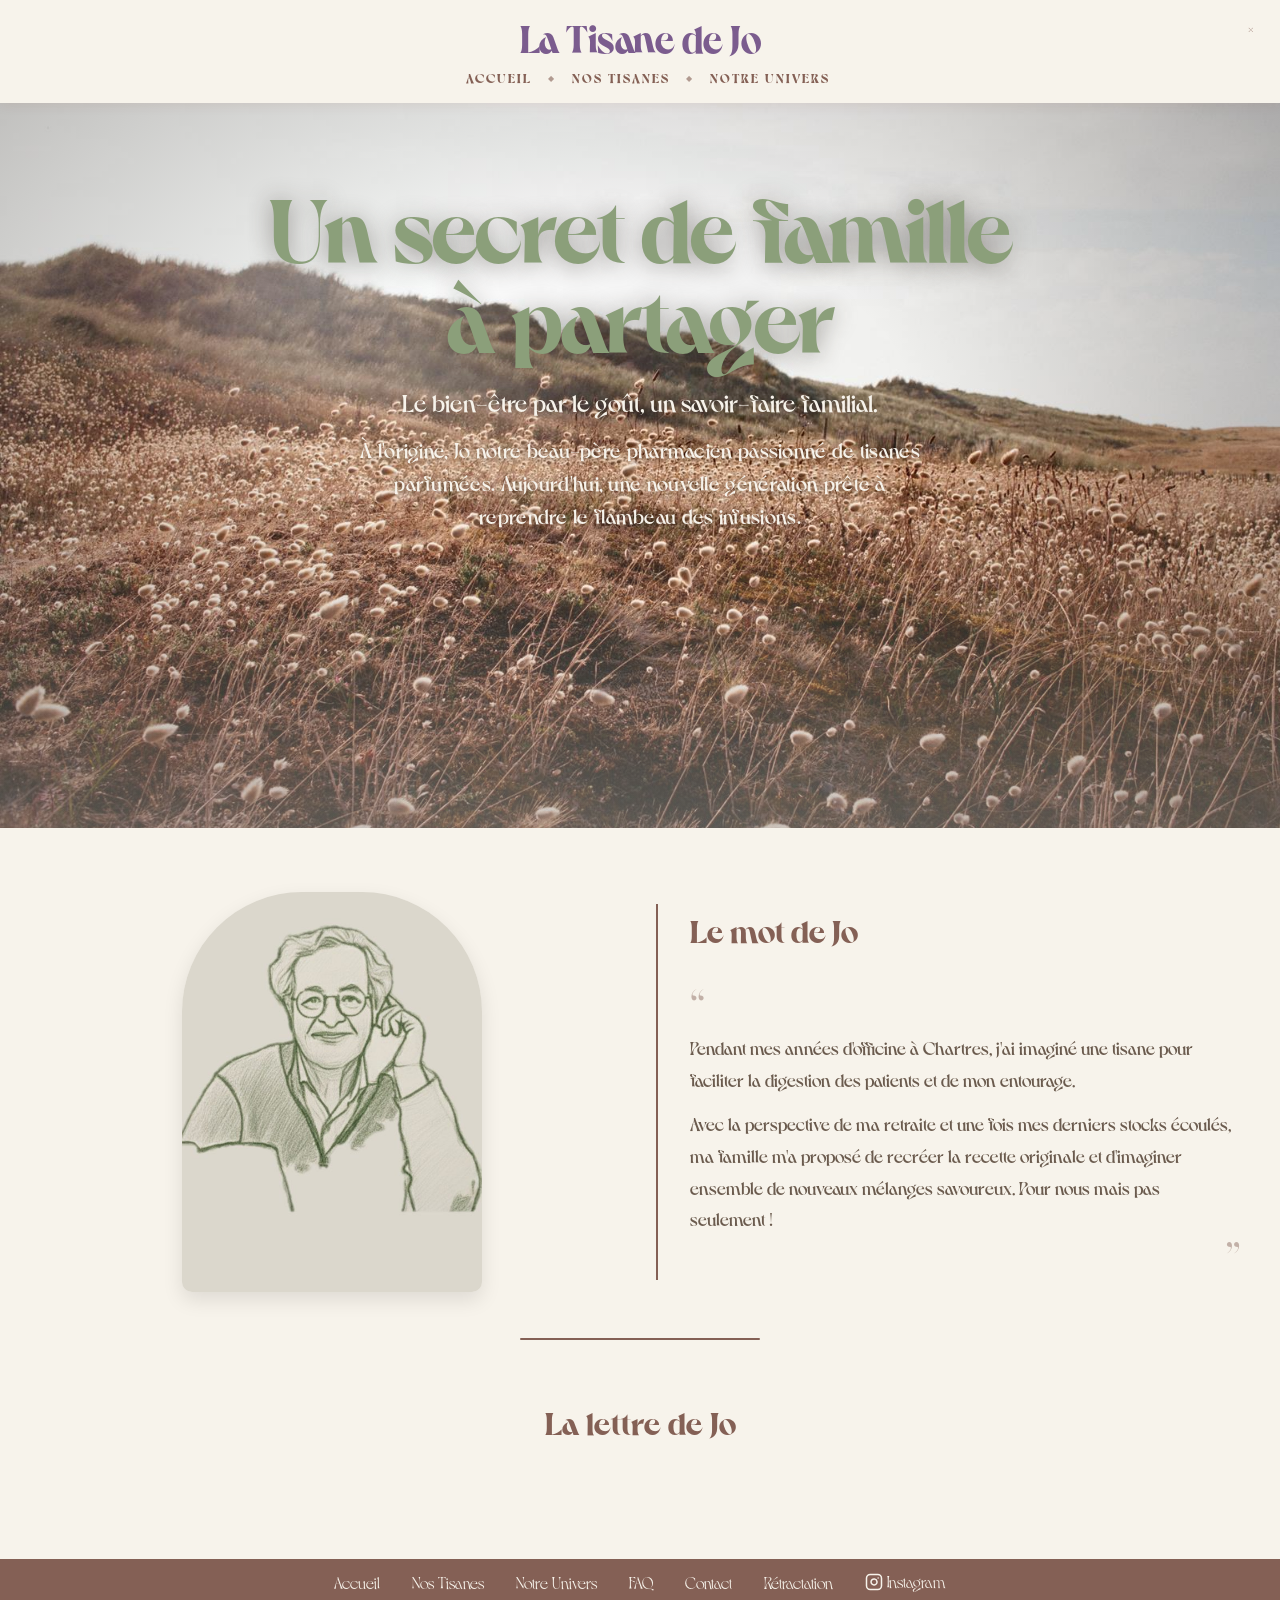
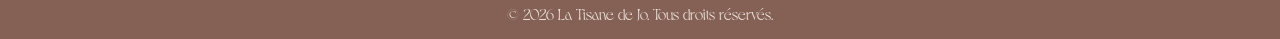
==== index.html @ 3ae22aa6 "Add files via upload" ====
<!DOCTYPE html>
<html lang="fr">
<head>
    <meta charset="UTF-8">
    <meta name="viewport" content="width=device-width, initial-scale=1.0">
    <meta color-scheme="light">
    <meta name="google-site-verification" content="L5175DETMYp3d90KAxwCMftEfJO47Iv58lHJL7n-ivM" />
    <title>La Tisane de Jo | Tisanes bio artisanales de Grignan</title>
    <meta name="description" content="Tisanes bio artisanales imaginées par Jo, pharmacien passionné. Recettes familiales à base de plantes 100% bio, cultivées en Drôme provençale. Livraison en France.">
    <meta name="keywords" content="tisane bio, infusion artisanale, Grignan, Drôme, plantes bio, tisane digestive, herboristerie">
    <meta property="og:title" content="La Tisane de Jo — Un secret de famille à partager">
    <meta property="og:description" content="Tisanes bio artisanales imaginées par Jo, pharmacien passionné de plantes. Recettes familiales 100% bio de Grignan.">
    <meta property="og:type" content="website">
    <meta property="og:url" content="https://www.latisanedejo.com">
    <meta property="og:image" content="https://www.latisanedejo.com/images/hero-bg.jpg">
    <meta name="twitter:card" content="summary_large_image">
    <meta name="twitter:title" content="La Tisane de Jo — Un secret de famille à partager">
    <meta name="twitter:description" content="Tisanes bio artisanales imaginées par Jo, pharmacien passionné de plantes. Recettes familiales 100% bio de Grignan.">
    <meta name="twitter:image" content="https://www.latisanedejo.com/images/hero-bg.jpg">
    <link rel="canonical" href="https://www.latisanedejo.com">
    <style>
        @font-face {
            font-family: 'Dahlia';
            src: url('fonts/dahlia-regular.woff') format('woff'),
                 url('fonts/dahlia-regular.otf') format('opentype');
            font-weight: 400; font-style: normal; font-display: swap;
        }
        @font-face {
            font-family: 'Dahlia';
            src: url('fonts/dahlia-medium.woff') format('woff'),
                 url('fonts/dahlia-medium.otf') format('opentype');
            font-weight: 500; font-style: normal; font-display: swap;
        }
        @font-face {
            font-family: 'Dahlia';
            src: url('fonts/dahlia-bold.woff') format('woff'),
                 url('fonts/dahlia-bold.otf') format('opentype');
            font-weight: 700; font-style: normal; font-display: swap;
        }
        @font-face {
            font-family: 'Dahlia Condensed';
            src: url('fonts/dahlia-regularcondensed.woff') format('woff'),
                 url('fonts/dahlia-regularcondensed.otf') format('opentype');
            font-weight: 400; font-style: normal; font-display: swap;
        }
        @font-face {
            font-family: 'Dahlia Condensed';
            src: url('fonts/dahlia-mediumcondensed.woff') format('woff'),
                 url('fonts/dahlia-mediumcondensed.otf') format('opentype');
            font-weight: 500; font-style: normal; font-display: swap;
        }
        @font-face {
            font-family: 'Dahlia Condensed';
            src: url('fonts/dahlia-boldcondensed.woff') format('woff'),
                 url('fonts/dahlia-boldcondensed.otf') format('opentype');
            font-weight: 700; font-style: normal; font-display: swap;
        }

        html {
            scroll-behavior: smooth;
            overflow-x: hidden;
        }

        *, *::before, *::after {
            margin: 0;
            padding: 0;
            box-sizing: border-box;
        }

        :root {
            --marron: #7D6B5C;          /* Terre — accent chaud, hover */
            --cream: #F7F3EB;           /* Beige chaud — fond principal (brand book) */
            --sage: #8B9F7A;            /* Sauge — croix pharmacie, accent */
            --sage-dark: #6B7F5A;
            --argile: #8A7A6A;          /* Argile — sections alternées (brand book) */
            --purple: #7B5C8E;          /* Prune — héros, boutons, titres (brand book) */
            --purple-dark: #5A4170;     /* Prune foncé — hover */
            --purple-light: #9E7EB9;    /* Prune clair — touches précieuses (brand book) */
            --warm-black: #2C2520;
            --dark-brown: #846055;     /* Brun chaud doux, qui ressort */
        }

        body {
            font-family: 'Dahlia', serif;
            color: var(--warm-black);
            line-height: 1.6;
            overflow-x: hidden;
            background-color: var(--cream);
            max-width: 100vw;
        }

        main {
            overflow-x: hidden;
            max-width: 100vw;
        }

        /* Navigation */
        nav {
            position: fixed;
            top: 0;
            left: 0;
            right: 0;
            background-color: var(--dark-brown);
            z-index: 1000;
            padding: 1rem 2rem;
            display: flex;
            justify-content: space-between;
            align-items: center;
            box-shadow: 0 2px 8px rgba(0, 0, 0, 0.1);
        }

        .nav-logo {
            font-family: 'Dahlia', serif;
            font-weight: 900;
            font-size: 1.5rem;
            color: var(--cream);
            letter-spacing: 1px;
        }

        .nav-links {
            display: flex;
            gap: 2.5rem;
            list-style: none;
        }

        .nav-links a {
            color: var(--cream);
            text-decoration: none;
            font-size: 16px;
            letter-spacing: 2px;
            text-transform: uppercase;
            font-weight: 500;
            cursor: pointer;
            transition: color 0.3s;
        }

        .nav-links a:hover {
            color: var(--purple);
        }

        /* Hamburger Menu */
        .hamburger {
            display: none;
            flex-direction: column;
            gap: 5px;
            background: none;
            border: none;
            cursor: pointer;
            padding: 5px;
            z-index: 1001;
        }

        .hamburger span {
            display: block;
            width: 24px;
            height: 2px;
            background-color: var(--cream);
            transition: all 0.3s;
        }

        .hamburger.active span:nth-child(1) {
            transform: rotate(45deg) translate(5px, 5px);
        }

        .hamburger.active span:nth-child(2) {
            opacity: 0;
        }

        .hamburger.active span:nth-child(3) {
            transform: rotate(-45deg) translate(5px, -5px);
        }

        .close-menu-btn {
            display: none;
        }

        .close-menu-btn a {
            font-size: 2.5rem;
            color: var(--cream);
            cursor: pointer;
            position: absolute;
            top: 1.2rem;
            right: 1.5rem;
        }

        /* Shopify Buy Button container */
        .shopify-btn-container {
            margin-top: 1rem;
            min-height: 50px;
            text-align: left;
        }

        .shopify-btn-placeholder {
            display: inline-block;
            padding: 0.8rem 2.5rem;
            background-color: var(--purple);
            color: white;
            border: none;
            cursor: pointer;
            font-family: 'Dahlia', serif;
            font-size: 1.1rem;
            letter-spacing: 1px;
            border-radius: 4px;
            transition: background-color 0.3s;
        }

        .shopify-btn-placeholder:hover {
            background-color: var(--purple-dark);
        }

        /* Main content area */
        main {
            padding-top: 0;
            min-height: 100vh;
        }

        .page {
            display: none;
            animation: fadeIn 0.5s ease-in;
        }

        .page.active {
            display: block;
        }

        @keyframes fadeIn {
            from {
                opacity: 0;
            }
            to {
                opacity: 1;
            }
        }

        /* Hero Section - Accueil */
        .hero {
            height: 100vh;
            background: linear-gradient(rgba(44, 37, 32, 0.15), rgba(44, 37, 32, 0.25)),
                        url('images/hero-bg.jpg');
            background-size: cover;
            background-position: center;
            background-attachment: scroll;
            display: flex;
            flex-direction: column;
            align-items: center;
            justify-content: flex-start;
            text-align: center;
            color: var(--cream);
            position: relative;
        }

        /* no fade */

        .hero-content {
            max-width: 700px;
            width: 100%;
            padding: 2rem 1.5rem;
            padding-top: 0;
            display: flex;
            flex-direction: column;
            align-items: center;
            height: 100%;
            box-sizing: border-box;
        }

        .hero-title {
            font-family: 'Dahlia', serif;
            font-weight: 900;
            font-size: 5rem;
            margin-top: 15vh;
            margin-bottom: auto;
            
            text-shadow: 2px 2px 8px rgba(0, 0, 0, 0.4);
        }

        .hero-bottom {
            margin-bottom: 8vh;
        }

        /* no title underline */

        .hero-tagline {
            font-family: 'Dahlia', serif;
            font-style: normal;
            font-size: 2.2rem;
            color: #A4C26A;
            background: none;
            display: inline-block;
            padding: 0;
            border-radius: 0;
            text-shadow: 1px 1px 3px rgba(0, 0, 0, 0.7), 0 0 8px rgba(0, 0, 0, 0.4);
            margin-bottom: 2rem;
        }

        .hero-subtitle {
            font-weight: 700;
            font-size: 1.9rem;
            margin-bottom: 1.5rem;
            line-height: 1.4;
            text-shadow: 1px 1px 6px rgba(0, 0, 0, 0.35);
        }

        .hero-description {
            font-size: 1.15rem;
            margin-bottom: 2rem;
            line-height: 1.8;
            opacity: 0.95;
            letter-spacing: 0.3px;
            text-shadow: 1px 1px 4px rgba(0, 0, 0, 0.3);
        }

        /* Buttons */
        .btn {
            display: inline-block;
            padding: 0.8rem 2.5rem;
            background-color: var(--purple);
            color: white;
            text-decoration: none;
            border: none;
            cursor: pointer;
            font-family: 'Dahlia', serif;
            font-size: 1.1rem;
            letter-spacing: 1px;
            transition: background-color 0.3s;
            border-radius: 4px;
        }

        .btn:hover {
            background-color: var(--purple-dark);
        }

        .btn-white {
            background-color: transparent;
            color: var(--cream);
            border: 2px solid var(--sage);
            padding: 0.9rem 2.8rem;
        }

        .btn-white:hover {
            background-color: var(--sage);
            border-color: var(--sage);
        }

        /* Mot de Jo Section */
        .mot-de-jo-section {
            background-color: var(--cream);
            padding: 3rem 2rem;
        }

        .mot-de-jo-container {
            max-width: 1200px;
            margin: 0 auto;
            display: grid;
            grid-template-columns: 1fr 1fr;
            gap: 2rem;
            align-items: center;
        }

        .mot-de-jo-image {
            display: flex;
            justify-content: center;
            align-items: center;
        }

        .arch-image {
            width: 300px;
            height: 400px;
            border-radius: 120px 120px 10px 10px;
            object-fit: cover;
            object-position: 45% center;
            box-shadow: 0 8px 20px rgba(0, 0, 0, 0.1);
            display: block;
            margin: 0 auto;
        }

        .mot-de-jo-text {
            border-left: 3px solid var(--sage);
            padding-left: 2rem;
        }

        .mot-de-jo-title {
            font-family: 'Dahlia', serif;
            font-weight: 900;
            font-size: 2.2rem;
            margin-bottom: 1.2rem;
            
            color: var(--sage);
        }

        .quote-mark {
            font-family: 'Dahlia', serif;
            font-size: 3rem;
            color: var(--sage);
            opacity: 0.45;
            line-height: 1;
            display: block;
            margin-bottom: 0.3rem;
            font-weight: 400;
        }

        .quote-mark.closing {
            text-align: right;
            margin-top: -1rem;
            margin-bottom: 0;
        }

        .mot-de-jo-text p {
            font-size: 1.1rem;
            line-height: 1.8;
            color: #6B5B4E;
            margin-bottom: 0.8rem;
            font-style: normal;
            font-weight: 500;
        }

        .signature {
            color: var(--marron);
            font-weight: 700;
            font-size: 1.4rem;
            margin-top: 1.5rem;
        }

        /* Newsletter Section */
        .newsletter-section {
            background-color: #6B5B4E;
            border-top: 1px solid rgba(255,255,255,0.15);
            padding: 3rem 2rem;
            text-align: center;
        }

        .newsletter-content {
            max-width: 600px;
            margin: 0 auto;
        }

        .newsletter-title {
            font-family: 'Dahlia', serif;
            font-weight: 900;
            color: var(--cream);
            font-size: 2rem;
            margin-bottom: 2rem;
            
        }

        .newsletter-form {
            display: flex;
            gap: 0.5rem;
            flex-wrap: wrap;
            justify-content: center;
        }

        .newsletter-form input {
            flex: 1;
            min-width: 250px;
            padding: 0.8rem 1.5rem;
            border: none;
            border-radius: 4px;
            font-family: 'Dahlia', serif;
            font-size: 1rem;
        }

        .newsletter-form button {
            padding: 0.8rem 1.5rem;
            background-color: var(--purple);
            color: white;
            border: none;
            cursor: pointer;
            font-family: 'Dahlia', serif;
            font-size: 1rem;
            border-radius: 4px;
            transition: background-color 0.3s;
        }

        .newsletter-form button:hover {
            background-color: var(--purple-dark);
        }

        .newsletter-emailoctopus {
            max-width: 500px;
            margin: 0 auto;
        }

        .newsletter-emailoctopus a[href*="emailoctopus"] {
            display: none !important;
        }

        .newsletter-intro {
            font-family: 'Dahlia', serif;
            color: rgba(245, 240, 227, 0.85);
            font-size: 1rem;
            line-height: 1.6;
            max-width: 540px;
            margin: 0 auto 1.5rem auto;
        }

        .newsletter-privacy {
            font-family: 'Dahlia', serif;
            color: rgba(245, 240, 227, 0.65);
            font-size: 0.82rem;
            line-height: 1.5;
            max-width: 540px;
            margin: 1.5rem auto 0 auto;
        }

        .newsletter-privacy a {
            color: rgba(245, 240, 227, 0.9);
            text-decoration: underline;
        }

        .newsletter-privacy a:hover {
            color: var(--cream);
        }

        /* Product Cards - Nos Tisanes */
        .products-section {
            padding: calc(70px + 2rem) 2rem 3rem 2rem;
            background-color: var(--cream);
        }

        .products-container {
            max-width: 1200px;
            margin: 0 auto;
            display: grid;
            grid-template-columns: repeat(3, 1fr);
            gap: 1.5rem;
        }

        .product-card {
            text-align: center;
            cursor: pointer;
            transition: transform 0.3s, box-shadow 0.3s;
            padding: 1rem;
            background: var(--cream);
            border-radius: 12px;
        }

        .product-card:hover {
            transform: translateY(-5px);
        }

        .product-image {
            width: 100%;
            height: 500px;
            border-radius: 120px 120px 10px 10px;
            object-fit: cover;
            object-position: center 30%;
            margin-bottom: 0.8rem;
            background-color: var(--cream);
            display: flex;
            align-items: center;
            justify-content: center;
            color: var(--marron);
            font-size: 1.2rem;
        }

        .product-name {
            font-family: 'Dahlia', serif;
            font-weight: 900;
            font-size: 1.8rem;
            margin-bottom: 0.5rem;
            
            color: var(--sage);
            margin-bottom: 0.2rem;
        }

        .product-price {
            font-size: 1.3rem;
            color: var(--marron);
            margin-bottom: 0.15rem;
        }

        .product-weight {
            font-size: 1rem;
            color: #7A7A7A;
            margin-bottom: 0.6rem;
        }

        .btn-discover {
            display: inline-block;
            padding: 0.7rem 2rem;
            background-color: var(--purple);
            color: white;
            text-decoration: none;
            border: none;
            cursor: pointer;
            font-family: 'Dahlia', serif;
            font-size: 1.05rem;
            letter-spacing: 1px;
            transition: background-color 0.3s;
            border-radius: 4px;
        }

        .btn-discover:hover {
            background-color: var(--purple-dark);
        }

        /* Tea Detail Pages */
        .detail-section {
            padding: calc(70px + 1.5rem) 2rem 2.5rem 2rem;
            background-color: var(--cream);
        }

        .back-link {
            display: inline-block;
            margin-bottom: 2rem;
            color: var(--purple);
            text-decoration: none;
            cursor: pointer;
            font-size: 1.1rem;
        }

        .back-link:hover {
            text-decoration: underline;
        }

        .detail-container {
            max-width: 1200px;
            margin: 0 auto;
            display: grid;
            grid-template-columns: 1fr 1fr;
            gap: 2rem;
            align-items: start;
        }

        .detail-image-container {
            position: relative;
            overflow: hidden;
            border-radius: 120px 120px 10px 10px;
        }

        .detail-image {
            width: 100%;
            height: auto;
            max-height: 700px;
            border-radius: 120px 120px 10px 10px;
            object-fit: cover;
            object-position: center;
            background-color: var(--cream);
            transition: opacity 0.4s ease;
        }

        .detail-image-hover {
            position: absolute;
            top: 0;
            left: 0;
            width: 100%;
            height: 100%;
            object-fit: cover;
            border-radius: 120px 120px 10px 10px;
            opacity: 0;
        }

        .detail-image-container:hover .detail-image-main {
            opacity: 0;
        }

        .detail-image-container:hover .detail-image-hover {
            opacity: 1;
        }

        .detail-info h1 {
            font-family: 'Dahlia', serif;
            font-weight: 900;
            font-size: 3rem;
            margin-bottom: 1.2rem;
            
            color: var(--sage);
        }

        .detail-price {
            font-size: 1.3rem;
            color: var(--purple);
            margin-bottom: 1rem;
            font-weight: 700;
        }

        .detail-description {
            font-size: 1.25rem;
            line-height: 1.9;
            margin-bottom: 2rem;
            color: #6B5B4E;
            font-weight: 400;
        }

        .detail-composition {
            background-color: transparent;
            padding: 0;
            border-top: 2px solid var(--sage);
            padding-top: 1.5rem;
            margin-bottom: 2rem;
        }

        .detail-composition h3 {
            font-family: 'Dahlia', serif;
            font-weight: 900;
            margin-bottom: 1rem;
        }

        .detail-composition p {
            font-size: 1rem;
            line-height: 1.8;
        }

        /* Notre Univers Section — Proposition C */
        .univers-section {
            padding: calc(70px + 2rem) 2rem 4rem 2rem;
            background-color: var(--cream);
        }

        .univers-content {
            max-width: 1200px;
            margin: 0 auto;
        }

        .univers-row {
            margin-bottom: 4rem;
            display: flex;
            gap: 3rem;
            align-items: flex-start;
        }

        .univers-row.reversed {
            flex-direction: row-reverse;
        }

        .univers-image-wrapper {
            position: relative;
            flex-shrink: 0;
            width: 450px;
            height: 450px;
            border-radius: 50%;
            overflow: hidden;
        }

        .univers-watermark {
            position: absolute;
            top: 0;
            left: 0;
            width: 100%;
            height: 100%;
            display: flex;
            align-items: center;
            justify-content: center;
            opacity: 0.08;
            font-size: 200px;
            z-index: 0;
        }

        .univers-image {
            width: 110%;
            height: 110%;
            margin: -5%;
            border-radius: 50%;
            object-fit: cover;
            flex-shrink: 0;
            position: relative;
            z-index: 1;
        }

        .univers-image-wrapper.sage-glow {
            box-shadow: 0 0 50px 15px rgba(139, 159, 122, 0.3);
        }

        .univers-image-wrapper.violet-glow {
            box-shadow: 0 0 50px 15px rgba(107, 81, 148, 0.25);
        }

        .univers-text {
            flex: 1;
            padding-top: 1rem;
        }

        .univers-text h2 {
            font-family: 'Dahlia', serif;
            font-size: 3rem;
            font-weight: 900;
            margin-bottom: 1.5rem;
            line-height: 1.1;
            
        }

        .univers-text p {
            font-size: 1.1rem;
            line-height: 1.9;
            margin-bottom: 1rem;
            color: #6B5B4E;
        }

        .univers-divider {
            width: 100px;
            height: 2px;
            background: var(--purple);
            margin: 3rem auto;
        }

        .univers-convictions {
            margin-top: 3rem;
            padding: 3rem 0;
        }

        .univers-convictions h2 {
            font-family: 'Dahlia', serif;
            font-size: 3rem;
            font-weight: 900;
            margin-bottom: 3rem;
            color: var(--marron);
            text-align: center;
            
        }

        .univers-convictions-grid {
            display: grid;
            grid-template-columns: repeat(3, 1fr);
            gap: 2rem;
        }

        .univers-conviction-item {
            text-align: center;
            padding: 0 1rem;
            border-right: 1px solid var(--marron);
        }

        .univers-conviction-item:last-child {
            border-right: none;
        }

        .univers-conviction-title {
            font-family: 'Dahlia', serif;
            font-size: 1.6rem;
            font-weight: 900;
            margin-bottom: 1rem;
            color: var(--marron);
            
        }

        .univers-conviction-text {
            font-size: 1rem;
            line-height: 1.7;
            color: var(--warm-black);
        }

        /* FAQ Section */
        .faq-section {
            padding: calc(70px + 2rem) 2rem 4rem 2rem;
            text-align: center;
        }

        .faq-content {
            max-width: 600px;
            margin: 0 auto;
        }

        .faq-message {
            font-size: 1.3rem;
            margin-bottom: 2rem;
            color: #6B5B4E;
        }

        .faq-section .btn {
            background-color: transparent;
            color: var(--purple);
            border: 2px solid var(--purple);
            padding: 0.9rem 2.5rem;
            font-size: 1.1rem;
        }

        .faq-section .btn:hover {
            background-color: var(--purple);
            color: white;
        }

        /* Contact Section */
        .contact-section {
            padding: calc(70px + 2rem) 2rem 4rem 2rem;
        }

        .contact-container {
            max-width: 600px;
            margin: 0 auto;
        }

        .contact-title {
            font-family: 'Dahlia', serif;
            font-weight: 900;
            font-size: 2.2rem;
            margin-bottom: 2rem;
            text-align: center;
            
        }

        .form-group {
            margin-bottom: 1.5rem;
        }

        .form-group label {
            display: block;
            margin-bottom: 0.5rem;
            font-weight: 600;
            color: var(--warm-black);
        }

        .form-group input,
        .form-group textarea {
            width: 100%;
            padding: 0.8rem;
            border: 1px solid #ddd;
            border-radius: 4px;
            font-family: 'Dahlia', serif;
            font-size: 1rem;
        }

        .form-group textarea {
            resize: vertical;
            min-height: 120px;
        }

        /* Footer */
        footer {
            background-color: var(--dark-brown);
            color: var(--cream);
            padding: 3rem 2rem;
            text-align: center;
            position: relative;
            z-index: 10;
            display: block;
        }

        .footer-content {
            max-width: 1200px;
            margin: 0 auto;
        }

        .footer-logo {
            font-family: 'Dahlia', serif;
            font-weight: 900;
            font-size: 1.5rem;
            margin-bottom: 2rem;
            letter-spacing: 1px;
            
        }

        .footer-links {
            display: flex;
            justify-content: center;
            gap: 2rem;
            list-style: none;
            margin-bottom: 2rem;
            flex-wrap: wrap;
            align-items: center;
        }

        .footer-links a {
            color: var(--cream);
            text-decoration: none;
            font-size: 1rem;
            cursor: pointer;
            transition: color 0.3s;
            display: inline-flex;
            align-items: center;
            gap: 0.3rem;
        }

        .footer-links svg {
            vertical-align: middle;
            display: inline-block;
        }

        .footer-links a:hover {
            color: var(--purple);
        }

        .footer-copyright {
            font-size: 0.95rem;
            opacity: 0.9;
        }

        /* Responsive Design */
        @media (max-width: 900px) {
            nav {
                padding: 0.8rem 1rem;
            }

            .nav-logo {
                font-size: 1.2rem;
            }

            .hamburger {
                display: flex;
            }

            .hamburger.active {
                display: none;
            }

            .nav-links {
                display: none;
                position: fixed;
                top: 0;
                right: 0;
                width: 260px;
                height: auto;
                background-color: var(--dark-brown);
                flex-direction: column;
                align-items: flex-start;
                padding: 1rem 0;
                gap: 0;
                z-index: 999;
                border-radius: 0 0 0 12px;
                box-shadow: -4px 4px 12px rgba(0,0,0,0.3);
            }

            .nav-links.open {
                display: flex;
            }

            .close-menu-btn {
                display: block;
                align-self: flex-end;
                padding-right: 1.2rem;
                margin-bottom: 0.5rem;
            }

            .close-menu-btn a {
                position: static;
                font-size: 1.8rem;
            }

            .nav-links li {
                width: 100%;
            }

            .nav-links a {
                font-size: 1rem;
                letter-spacing: 2px;
                display: block;
                padding: 0.8rem 1.5rem;
            }

            .nav-links a:hover {
                background-color: rgba(255,255,255,0.05);
            }

            .hero {
                background: linear-gradient(rgba(44, 37, 32, 0.05), rgba(44, 37, 32, 0.15)),
                            url('images/hero-bg.jpg');
                background-size: cover;
                background-position: center;
                overflow: hidden;
            }

            .hero-content {
                padding: 1rem;
                padding-top: 0;
                max-width: 100%;
            }

            .hero-title {
                font-size: 3rem;
                margin-top: 12vh;
            }

            .hero-bottom {
                margin-bottom: 4vh;
                padding: 0 0.5rem;
                width: 100%;
            }

            .hero-tagline {
                font-size: 1.5rem;
            }

            .hero-subtitle {
                font-size: 1.3rem;
            }

            .hero-description {
                font-size: 1.05rem;
            }

            /* Réduction padding latéral mobile */
            section, .page > div {
                max-width: 100vw;
                overflow-x: hidden;
            }

            .products-section,
            .univers-section,
            .faq-section,
            .contact-section,
            .detail-page {
                padding-left: 1rem !important;
                padding-right: 1rem !important;
            }

            .univers-content,
            .faq-content,
            .contact-content {
                max-width: 100%;
            }

            .mot-de-jo-container {
                grid-template-columns: 1fr;
                gap: 1.5rem;
            }

            .arch-image {
                width: 200px;
                height: 260px;
            }

            .mot-de-jo-text {
                padding-left: 1.5rem;
            }

            .mot-de-jo-text p {
                font-size: 1rem;
            }

            /* Produits : 2 colonnes sur mobile */
            .products-container {
                grid-template-columns: repeat(2, 1fr);
                gap: 0.8rem;
                max-width: 100%;
            }

            .product-card {
                padding: 0.5rem;
                min-width: 0;
            }

            .product-image {
                height: 250px;
                border-radius: 80px 80px 8px 8px;
            }

            .product-name {
                font-size: 1.3rem;
            }

            .product-price {
                font-size: 1.1rem;
            }

            .product-weight {
                font-size: 0.9rem;
            }

            .btn-discover {
                padding: 0.5rem 1.2rem;
                font-size: 0.9rem;
            }

            /* Détail produit */
            .detail-container {
                grid-template-columns: 1fr;
                gap: 1.5rem;
            }

            .detail-image {
                max-height: 350px;
            }

            .detail-image-container {
                border-radius: 80px 80px 8px 8px;
            }

            .detail-image, .detail-image-hover {
                border-radius: 80px 80px 8px 8px;
            }

            .detail-info h1 {
                font-size: 2rem;
            }

            .detail-description {
                font-size: 1.05rem;
            }

            /* Notre Univers */
            .univers-row {
                flex-direction: column !important;
                gap: 1rem;
                align-items: center;
                text-align: center;
            }

            .univers-image-wrapper {
                width: 180px;
                height: 180px;
                min-width: 180px;
                margin: 0 auto;
                overflow: hidden;
                border-radius: 50%;
                background-color: var(--cream);
                box-shadow: none;
            }

            .univers-image-wrapper.sage-glow,
            .univers-image-wrapper.violet-glow {
                box-shadow: none;
            }

            .univers-image {
                width: 110%;
                height: 110%;
                margin: -5%;
                object-fit: cover;
            }

            .univers-text h2 {
                font-size: 1.5rem;
            }

            .univers-text p {
                font-size: 0.95rem;
            }

            .univers-convictions h2 {
                font-size: 1.8rem;
            }

            .univers-convictions-grid {
                grid-template-columns: 1fr;
                gap: 0;
            }

            .univers-conviction-item {
                padding: 1.5rem 1rem;
                border-right: none;
                border-bottom: 1px solid var(--marron);
                text-align: center;
            }

            .univers-conviction-item:last-child {
                border-bottom: none;
            }

            .univers-conviction-title {
                font-size: 1.4rem;
                margin-bottom: 0.5rem;
            }

            .univers-conviction-text {
                font-size: 0.95rem;
                line-height: 1.6;
            }

            .newsletter-form {
                flex-direction: column;
            }

            .newsletter-form input {
                min-width: auto;
            }

            .footer-links {
                flex-direction: row;
                flex-wrap: wrap;
                gap: 0.8rem 1.2rem;
                justify-content: center;
            }

            .footer-links a {
                font-size: 0.85rem;
            }

            .footer-copyright {
                font-size: 0.8rem;
            }

            footer {
                padding: 2rem 1rem;
            }
        }

        /* Très petit écran (< 420px) */
        @media (max-width: 420px) {
            .hero-title {
                font-size: 2.5rem;
                margin-top: 10vh;
            }

            .hero-bottom {
                margin-bottom: 3vh;
            }

            .hero-tagline {
                font-size: 1.3rem;
            }

            .hero-subtitle {
                font-size: 1.15rem;
            }

            .products-container {
                grid-template-columns: repeat(2, 1fr);
                gap: 0.8rem;
            }

            .product-image {
                height: 180px;
                border-radius: 60px 60px 6px 6px;
            }

            .product-name {
                font-size: 1.1rem;
            }

            .univers-image-wrapper {
                width: 150px;
                height: 150px;
                min-width: 150px;
            }

            .univers-text h2 {
                font-size: 1.3rem;
            }

            .univers-convictions-grid {
                grid-template-columns: 1fr;
            }

            .univers-conviction-item {
                border-right: none;
                border-bottom: 1px solid var(--marron);
                padding-bottom: 1.5rem;
                margin-bottom: 1.5rem;
            }

            .univers-conviction-item:last-child {
                border-bottom: none;
            }
        }

        /* Reveal animations */
        .reveal {
            opacity: 0;
            transform: translateY(20px);
        }

        .reveal.active {
            opacity: 1;
            transform: translateY(0);
            transition: all 0.6s ease-out;
        }

        /* ============================================ */
        /* REDESIGN OVERRIDES — V2 mockup applied        */
        /* ============================================ */

        /* === HEADER === */
        nav {
            background: #F7F3EB !important;
            backdrop-filter: none !important;
            padding: 18px 32px 14px !important;
            box-shadow: 0 2px 12px rgba(110, 41, 19, 0.08) !important;
            position: fixed !important;
            top: 0 !important;
            left: 0 !important;
            right: 0 !important;
            z-index: 1000 !important;
            display: flex !important;
            flex-direction: column !important;
            align-items: center !important;
            gap: 12px !important;
            justify-content: center !important;
        }
        nav::after {
            content: "" !important;
            position: absolute !important;
            left: 0 !important;
            right: 0 !important;
            bottom: -22px !important;
            height: 22px !important;
            background: linear-gradient(to bottom, rgba(247,243,235, 0.6), rgba(247,243,235, 0)) !important;
            pointer-events: none !important;
        }
        body:has(#page-accueil.active) nav::after {
            display: none !important;
        }

        /* Hand-drawn-feel wordmark */
        .nav-logo {
            font-family: 'Dahlia', serif !important;
            font-style: normal !important;
            font-weight: 800 !important;
            
            font-size: 38px !important;
            color: var(--purple) !important;
            text-align: center !important;
            line-height: 1 !important;
            letter-spacing: -0.5px !important;
            text-transform: none !important;
            text-shadow: none !important;
            background: transparent !important;
            padding: 0 !important;
            border-radius: 0 !important;
            -webkit-text-stroke: 0 !important;
            transition: color 0.3s !important;
        }
        .nav-logo:hover { color: var(--purple-dark) !important; }

        /* Nav links: brown text with diamond separators (skip li 1=close-btn hidden, li 2=Accueil) */
        .nav-links {
            display: flex !important;
            flex-direction: row !important;
            justify-content: center !important;
            align-items: center !important;
            gap: 16px !important;
            font-size: 13px !important;
            letter-spacing: 2px !important;
            text-transform: uppercase !important;
            list-style: none !important;
            padding: 0 !important;
            margin: 0 !important;
        }
        .nav-links li {
            display: flex !important;
            align-items: center !important;
            list-style: none !important;
        }
        .nav-links li:nth-child(n+3)::before {
            content: "\25C6" !important;
            color: #846055 !important;
            font-size: 8px !important;
            opacity: 0.6 !important;
            margin-right: 16px !important;
            display: inline-block !important;
        }
        .nav-links a {
            color: #846055 !important;
            font-weight: 600 !important;
            letter-spacing: 2px !important;
            text-transform: uppercase !important;
            font-size: 13px !important;
            text-decoration: none !important;
            transition: color 0.3s !important;
        }
        .nav-links a:hover,
        .nav-links a.active {
            color: var(--purple) !important;
        }
        .hamburger span { background-color: #846055 !important; }

        /* === HERO — content positioned higher on desktop (upper third of photo) === */
        .hero {
            height: 92vh !important;
            min-height: 620px !important;
            background:
                radial-gradient(ellipse at center, rgba(44,37,32,0.0) 30%, rgba(44,37,32,0.34) 100%),
                linear-gradient(to bottom, rgba(247,243,235,0.0) 55%, rgba(247,243,235,0.4) 100%),
                url('images/hero-bg.jpg') !important;
            background-size: cover !important;
            background-position: center 40% !important;
            display: flex !important;
            flex-direction: column !important;
            align-items: center !important;
            justify-content: flex-start !important;
            padding-top: 180px !important;
            padding-bottom: 8vh !important;
        }
        .hero-title { display: none !important; }
        .hero-content {
            text-align: center !important;
            max-width: 800px !important;
            padding: 0 28px !important;
        }
        .hero-bottom {
            display: flex !important;
            flex-direction: column !important;
            align-items: center !important;
            text-align: center !important;
            margin-bottom: 0 !important;
        }
        .hero-tagline {
            font-family: 'Dahlia', serif !important;
            font-style: normal !important;
            font-weight: 700 !important;
            
            font-size: clamp(46px, 7vw, 92px) !important;
            line-height: 1 !important;
            letter-spacing: -2px !important;
            color: #8B9F7A !important;
            margin-bottom: 26px !important;
            max-width: none !important;
            text-shadow: 0 2px 24px rgba(44,37,32,0.45) !important;
        }
        .hero-subtitle {
            font-family: 'Dahlia', serif !important;
            font-weight: 500 !important;
            font-size: clamp(20px, 1.9vw, 26px) !important;
            color: var(--cream) !important;
            max-width: 580px !important;
            margin: 0 auto 14px !important;
            line-height: 1.4 !important;
            text-shadow: 0 1px 10px rgba(44,37,32,0.55) !important;
        }
        .hero-description {
            font-family: 'Dahlia', serif !important;
            font-size: clamp(17px, 1.6vw, 21px) !important;
            font-weight: 500 !important;
            color: var(--cream) !important;
            opacity: 1 !important;
            max-width: 580px !important;
            line-height: 1.6 !important;
            text-shadow: 0 1px 8px rgba(44,37,32,0.7) !important;
            margin: 0 auto !important;
        }
        .hero .btn { display: none !important; }

        /* === SECTION TITLES === */
        .mot-de-jo-title,
        .newsletter-title,
        .univers-convictions h2,
        .contact-title,
        .faq-section h1 {
            color: #846055 !important;
            text-shadow: none !important;
        }
        .mot-de-jo-title {
            font-family: 'Dahlia', serif !important;
            font-style: normal !important;
            font-weight: 700 !important;
            font-size: 2rem !important;
            letter-spacing: -0.3px !important;
            margin-bottom: 1.5rem !important;
            
        }

        /* === MOT DE JO — production layout === */
        .mot-de-jo-section { padding: 4rem 2rem 3rem !important; position: relative !important; border-bottom: none !important; }
        .mot-de-jo-text { border-left: 2px solid #846055 !important; }
        .quote-mark { color: #846055 !important; }
        .mot-de-jo-section::after {
            content: "" !important;
            position: absolute !important;
            bottom: 0 !important;
            left: 50% !important;
            transform: translateX(-50%) !important;
            width: 240px !important;
            height: 2px !important;
            background-color: #846055 !important;
            border-radius: 999px !important;
        }

        /* === NEWSLETTER === */
        .newsletter-section {
            background-color: #F7F3EB !important;
            border-top: none !important;
            padding: 3.5rem 2rem !important;
        }
        .newsletter-intro,
        .newsletter-privacy { display: none !important; }
        .newsletter-emailoctopus button,
        .newsletter-emailoctopus input[type="submit"] {
            background-color: var(--purple) !important;
            color: var(--cream) !important;
            border: none !important;
            border-radius: 999px !important;
            padding: 12px 28px !important;
            font-family: 'Dahlia', serif !important;
            font-weight: 600 !important;
            font-size: 15px !important;
            cursor: pointer !important;
            transition: background-color 0.3s !important;
        }
        .newsletter-emailoctopus button:hover,
        .newsletter-emailoctopus input[type="submit"]:hover {
            background-color: var(--purple-dark) !important;
        }
        .newsletter-emailoctopus a[href*="emailoctopus.com"],
        .newsletter-emailoctopus a[href*="EmailOctopus"] {
            display: none !important;
        }

        /* === SECTIONS BG cohérentes === */
        .products-section,
        .univers-section,
        .detail-section,
        .faq-section,
        .newsletter-section {
            background-color: #F7F3EB !important;
            position: relative !important;
        }

        /* Notre Univers — réduire les marges haut/bas */
        .univers-section { padding: 2rem 2rem 2rem !important; }
        .univers-row { margin-bottom: 2rem !important; }

        /* === PRODUCT CARDS — medallion style === */
        .product-card { transition: transform 0.5s ease !important; cursor: pointer !important; }
        .product-card:hover { transform: translateY(-8px) !important; }
        .product-image {
            aspect-ratio: 0.78 !important;
            border-top-left-radius: 200px !important;
            border-top-right-radius: 200px !important;
            border-bottom-left-radius: 16px !important;
            border-bottom-right-radius: 16px !important;
            border: none !important;
            background-color: #F2EBD8 !important;
            height: auto !important;
            width: 100% !important;
            object-fit: cover !important;
        }
        .product-name {
            color: #8B9F7A !important;
            font-family: 'Dahlia', serif !important;
            font-style: normal !important;
            font-weight: 700 !important;
            
            font-size: 28px !important;
            letter-spacing: -0.4px !important;
        }
        .product-card:hover .product-name { color: var(--purple) !important; }
        .product-price {
            color: #846055 !important;
            font-family: 'Dahlia', serif !important;
            font-style: normal !important;
            font-size: 16px !important;
        }
        .product-weight {
            color: #846055 !important;
            font-size: 13px !important;
            letter-spacing: 1.5px !important;
            text-transform: uppercase !important;
        }

        /* === DETAIL PAGES — medallion image === */
        .detail-image-container,
        .detail-image-main {
            border-top-left-radius: 200px !important;
            border-top-right-radius: 200px !important;
            border-bottom-left-radius: 16px !important;
            border-bottom-right-radius: 16px !important;
            overflow: hidden !important;
        }

        /* === UNIVERS — pas de cercles colorés === */
        .univers-image-wrapper.sage-glow,
        .univers-image-wrapper.violet-glow {
            box-shadow: none !important;
            border: none !important;
        }
        .univers-watermark { display: none !important; }
        .univers-conviction-title {
            color: #846055 !important;
            font-family: 'Dahlia', serif !important;
            font-style: normal !important;
            
        }

        /* === FOOTER — slim brown === */
        footer {
            padding: 0.6rem 2rem !important;
            margin-top: 1.5rem !important;
        }
        .footer-content > * { margin-bottom: 0.2rem !important; }
        .footer-links { margin-bottom: 0.3rem !important; }
        .footer-copyright { margin-top: 0.2rem !important; }
        .footer-links a:hover,
        footer a:hover { color: var(--purple) !important; }

        /* === Décaler le contenu sous le nav fixé === */
        #page-tisanes, #page-univers, #page-faq, #page-contact,
        #page-tisane-originale, #page-tisane-sirocco, #page-tisane-lamotte {
            padding-top: 110px !important;
        }

        /* === MOBILE === */
        @media (max-width: 900px) {
            nav { padding: 12px 12px 10px !important; gap: 6px !important; }
            .nav-logo { font-size: 30px !important; }

            /* Force hamburger + side-panel OFF, force inline nav links */
            .hamburger,
            .hamburger.active,
            .close-menu-btn,
            .close-menu-btn *,
            .nav-links .close-menu-btn {
                display: none !important;
                visibility: hidden !important;
                width: 0 !important;
                height: 0 !important;
                padding: 0 !important;
                margin: 0 !important;
                overflow: hidden !important;
            }
            .nav-links {
                display: flex !important;
                position: static !important;
                width: auto !important;
                height: auto !important;
                background-color: transparent !important;
                flex-direction: row !important;
                align-items: center !important;
                justify-content: center !important;
                padding: 0 !important;
                gap: 8px !important;
                z-index: auto !important;
                border-radius: 0 !important;
                box-shadow: none !important;
                flex-wrap: nowrap !important;
            }
            .nav-links li {
                width: auto !important;
                gap: 8px !important;
            }
            .nav-links a {
                display: inline-flex !important;
                padding: 0 !important;
                font-size: 12px !important;
                letter-spacing: 1px !important;
                color: var(--brown) !important;
                white-space: nowrap !important;
            }
            .nav-links a:hover { background-color: transparent !important; color: var(--purple) !important; }
            .nav-links li:not(:first-child)::before {
                margin-right: 8px !important;
                font-size: 12px !important;
            }

            /* Hero — tagline in the sky, white text higher on the land */
            .hero {
                height: auto !important;
                min-height: 100vh !important;
                padding-top: 140px !important;
                padding-bottom: 40px !important;
                justify-content: flex-start !important;
                background-position: center 15% !important;
            }
            .hero-tagline { font-size: clamp(42px, 10vw, 56px) !important; line-height: 1.05 !important; margin-bottom: 200px !important; }
            .hero-subtitle { font-size: clamp(22px, 5.5vw, 24px) !important; line-height: 1.35 !important; }
            .hero-description { font-size: clamp(16px, 4.2vw, 16px) !important; line-height: 1.55 !important; max-width: 90% !important; }
        }
    </style>
    <script type="application/ld+json">
    {
      "@context": "https://schema.org",
      "@type": "LocalBusiness",
      "name": "La Tisane de Jo",
      "description": "Tisanes bio artisanales imaginées par Jo, pharmacien passionné. Recettes familiales à base de plantes 100% bio, cultivées en Drôme provençale.",
      "url": "https://www.latisanedejo.com",
      "image": "https://www.latisanedejo.com/images/hero-bg.jpg",
      "address": {
        "@type": "PostalAddress",
        "addressLocality": "Grignan",
        "addressRegion": "Drôme",
        "addressCountry": "FR"
      },
      "priceRange": "€",
      "hasMerchantReturnPolicy": {
        "@type": "MerchantReturnPolicy",
        "applicableCountry": "FR",
        "returnPolicyCategory": "https://schema.org/MerchantReturnFiniteReturnWindow",
        "merchantReturnDays": 14,
        "returnMethod": "https://schema.org/ReturnByMail",
        "returnFees": "https://schema.org/ReturnShippingFees"
      },
      "makesOffer": [
        {
          "@type": "Offer",
          "itemOffered": {
            "@type": "Product",
            "name": "L'Originale",
            "description": "Tisane bio digestive aux plantes. Cette recette facilite la digestion à toute heure de la journée. Composition 100% bio : Anis, Réglisse, Fenouil, Romarin, Thym, Badiane.",
            "image": "https://www.latisanedejo.com/images/originale-card.jpg",
            "brand": { "@type": "Brand", "name": "La Tisane de Jo" },
            "weight": { "@type": "QuantitativeValue", "value": "100", "unitCode": "GRM" },
            "offers": {
              "@type": "Offer",
              "price": "14.00",
              "priceCurrency": "EUR",
              "availability": "https://schema.org/InStock",
              "url": "https://www.latisanedejo.com",
              "hasMerchantReturnPolicy": {
                "@type": "MerchantReturnPolicy",
                "applicableCountry": "FR",
                "returnPolicyCategory": "https://schema.org/MerchantReturnFiniteReturnWindow",
                "merchantReturnDays": 14,
                "returnMethod": "https://schema.org/ReturnByMail",
                "returnFees": "https://schema.org/ReturnShippingFees"
              },
              "shippingDetails": [
                {
                  "@type": "OfferShippingDetails",
                  "shippingDestination": {
                    "@type": "DefinedRegion",
                    "addressCountry": "FR"
                  },
                  "shippingRate": {
                    "@type": "MonetaryAmount",
                    "value": "4.90",
                    "currency": "EUR"
                  },
                  "deliveryTime": {
                    "@type": "ShippingDeliveryTime",
                    "handlingTime": {
                      "@type": "QuantitativeValue",
                      "minValue": 1,
                      "maxValue": 3,
                      "unitCode": "DAY"
                    },
                    "transitTime": {
                      "@type": "QuantitativeValue",
                      "minValue": 2,
                      "maxValue": 4,
                      "unitCode": "DAY"
                    }
                  }
                },
                {
                  "@type": "OfferShippingDetails",
                  "shippingDestination": {
                    "@type": "DefinedRegion",
                    "addressCountry": "FR"
                  },
                  "shippingRate": {
                    "@type": "MonetaryAmount",
                    "value": "0",
                    "currency": "EUR"
                  },
                  "deliveryTime": {
                    "@type": "ShippingDeliveryTime",
                    "handlingTime": {
                      "@type": "QuantitativeValue",
                      "minValue": 1,
                      "maxValue": 3,
                      "unitCode": "DAY"
                    },
                    "transitTime": {
                      "@type": "QuantitativeValue",
                      "minValue": 2,
                      "maxValue": 4,
                      "unitCode": "DAY"
                    }
                  }
                }
              ]
            }
          }
        },
        {
          "@type": "Offer",
          "itemOffered": {
            "@type": "Product",
            "name": "La Sirocco",
            "description": "Tisane bio tonique et rafraîchissante, nommée d'après le vent méditerranéen. Parfaite pour remplacer le café. Composition 100% bio : Menthe, Réglisse.",
            "image": "https://www.latisanedejo.com/images/sirocco-card.jpg",
            "brand": { "@type": "Brand", "name": "La Tisane de Jo" },
            "weight": { "@type": "QuantitativeValue", "value": "100", "unitCode": "GRM" },
            "offers": {
              "@type": "Offer",
              "price": "14.00",
              "priceCurrency": "EUR",
              "availability": "https://schema.org/InStock",
              "url": "https://www.latisanedejo.com",
              "hasMerchantReturnPolicy": {
                "@type": "MerchantReturnPolicy",
                "applicableCountry": "FR",
                "returnPolicyCategory": "https://schema.org/MerchantReturnFiniteReturnWindow",
                "merchantReturnDays": 14,
                "returnMethod": "https://schema.org/ReturnByMail",
                "returnFees": "https://schema.org/ReturnShippingFees"
              },
              "shippingDetails": [
                {
                  "@type": "OfferShippingDetails",
                  "shippingDestination": {
                    "@type": "DefinedRegion",
                    "addressCountry": "FR"
                  },
                  "shippingRate": {
                    "@type": "MonetaryAmount",
                    "value": "4.90",
                    "currency": "EUR"
                  },
                  "deliveryTime": {
                    "@type": "ShippingDeliveryTime",
                    "handlingTime": {
                      "@type": "QuantitativeValue",
                      "minValue": 1,
                      "maxValue": 3,
                      "unitCode": "DAY"
                    },
                    "transitTime": {
                      "@type": "QuantitativeValue",
                      "minValue": 2,
                      "maxValue": 4,
                      "unitCode": "DAY"
                    }
                  }
                },
                {
                  "@type": "OfferShippingDetails",
                  "shippingDestination": {
                    "@type": "DefinedRegion",
                    "addressCountry": "FR"
                  },
                  "shippingRate": {
                    "@type": "MonetaryAmount",
                    "value": "0",
                    "currency": "EUR"
                  },
                  "deliveryTime": {
                    "@type": "ShippingDeliveryTime",
                    "handlingTime": {
                      "@type": "QuantitativeValue",
                      "minValue": 1,
                      "maxValue": 3,
                      "unitCode": "DAY"
                    },
                    "transitTime": {
                      "@type": "QuantitativeValue",
                      "minValue": 2,
                      "maxValue": 4,
                      "unitCode": "DAY"
                    }
                  }
                }
              ]
            }
          }
        }
      ]
    }
    </script>
</head>
<body>
    <!-- Navigation -->
    <nav>
        <div class="nav-logo" style="cursor:pointer;" onclick="showPage('accueil')">La Tisane de Jo</div>
        <button class="hamburger" onclick="toggleMenu()" aria-label="Menu">
            <span></span><span></span><span></span>
        </button>
        <ul class="nav-links" id="navLinks">
            <li class="close-menu-btn"><a onclick="closeMenu()" aria-label="Fermer">&times;</a></li>
            <li><a onclick="showPage('accueil'); closeMenu()">Accueil</a></li>
            <li><a onclick="showPage('tisanes'); closeMenu()">Nos Tisanes</a></li>
            <li><a onclick="showPage('univers'); closeMenu()">Notre Univers</a></li>
        </ul>
    </nav>

    <!-- Main Content -->
    <main>
        <!-- PAGE 1: ACCUEIL -->
        <div id="page-accueil" class="page active">
            <!-- Hero Section -->
            <div class="hero">
                <div class="hero-content">
                    <h1 class="hero-title">La Tisane de Jo</h1>
                    <div class="hero-bottom">
                        <p class="hero-tagline">Un secret de famille à partager</p>
                        <h2 class="hero-subtitle">Le bien-être par le goût, un savoir-faire familial.</h2>
                        <p class="hero-description">À l'origine, Jo notre beau-père pharmacien passionné de tisanes parfumées. Aujourd'hui, une nouvelle génération prête à reprendre le flambeau des infusions.</p>
                        <button class="btn" onclick="showPage('tisanes')">Découvrir nos tisanes</button>
                    </div>
                </div>
            </div>

            <!-- Mot de Jo Section -->
            <section class="mot-de-jo-section">
                <div class="mot-de-jo-container">
                    <div class="mot-de-jo-image">
                        <img src="images/mot-de-jo.jpg" alt="Jo, pharmacien passionné créateur des tisanes bio artisanales" loading="lazy" class="arch-image">
                    </div>
                    <div class="mot-de-jo-text">
                        <h2 class="mot-de-jo-title">Le mot de Jo</h2>
                        <div class="quote-mark">&#x201C;</div>
                        <p>Pendant mes années d'officine à Chartres, j'ai imaginé une tisane pour faciliter la digestion des patients et de mon entourage.</p>
                        <p>Avec la perspective de ma retraite et une fois mes derniers stocks écoulés, ma famille m'a proposé de recréer la recette originale et d'imaginer ensemble de nouveaux mélanges savoureux. Pour nous mais pas seulement !</p>
                        <div class="quote-mark closing">&#x201D;</div>
                    </div>
                </div>
            </section>

            <!-- La Lettre de Jo Newsletter (RGPD-compliant) -->
            <section class="newsletter-section">
                <div class="newsletter-content">
                    <h3 class="newsletter-title">La lettre de Jo</h3>
                    <p class="newsletter-intro">
                        Recevez nos recettes de saison, l'arrivée de nouvelles tisanes et les histoires des plantes qui composent nos préparations. Environ un message par mois, jamais de spam.
                    </p>
                    <div class="newsletter-emailoctopus">
                        <script async src="https://eocampaign1.com/form/d3a9d7fa-4252-11f1-a3fe-2b58e881e38e.js" data-form="d3a9d7fa-4252-11f1-a3fe-2b58e881e38e"></script>
                    </div>
                    <p class="newsletter-privacy">
                        En cliquant sur « S'inscrire », vous acceptez de recevoir nos emails. Vos données (votre adresse email) sont traitées par La Tisane de Jo et notre prestataire EmailOctopus pour cette unique finalité — <a href="politique-confidentialite.html">en savoir plus</a>. Vous pouvez vous désabonner à tout moment via le lien présent en bas de chaque email.
                    </p>
                </div>
            </section>
        </div>

        <!-- PAGE 2: NOS TISANES -->
        <div id="page-tisanes" class="page">
            <section class="products-section">
                <div class="products-container">
                    <!-- Product 1: L'Originale -->
                    <div class="product-card" onclick="window.location.href='/tisanes/originale.html'">
                        <img src="images/originale-card.jpg" alt="L'Originale - Tisane bio digestive aux plantes : anis, réglisse, fenouil, romarin, thym, badiane" class="product-image" loading="lazy">
                        <h3 class="product-name">L'Originale</h3>
                        <p class="product-price">14,00€</p>
                        <p class="product-weight">100g</p>
                        <button class="btn-discover">Découvrir</button>
                    </div>

                    <!-- Product 2: La Sirocco -->
                    <div class="product-card" onclick="window.location.href='/tisanes/sirocco.html'">
                        <img src="images/sirocco-card.jpg" alt="La Sirocco - Tisane bio tonique et rafraîchissante à la menthe et réglisse" class="product-image" loading="lazy">
                        <h3 class="product-name">La Sirocco</h3>
                        <p class="product-price">14,00€</p>
                        <p class="product-weight">100g</p>
                        <button class="btn-discover">Découvrir</button>
                    </div>

                    <!-- Product 3: La Motte -->
                    <div class="product-card" onclick="showPage('tisane-lamotte')">
                        <div class="product-image">Bientôt</div>
                        <h3 class="product-name">La Motte</h3>
                        <p class="product-price">14,00€</p>
                        <p class="product-weight">100g</p>
                        <button class="btn-discover">Découvrir</button>
                    </div>
                </div>
            </section>
        </div>

        <!-- PAGE 3: TISANE DETAIL - L'ORIGINALE -->
        <div id="page-tisane-originale" class="page">
            <section class="detail-section">
                <a class="back-link" onclick="showPage('tisanes')">← Retour aux tisanes</a>
                <div class="detail-container">
                    <div class="detail-image-container">
                        <img src="images/originale-detail.jpg" alt="L'Originale tisane bio digestive de Grignan - vue détaillée du mélange de plantes" class="detail-image detail-image-main" loading="lazy">
                        <img src="images/originale-hover.jpg" alt="Gros plan sur les plantes bio de L'Originale : anis étoilé, fenouil, romarin" loading="lazy" class="detail-image detail-image-hover">
                    </div>
                    <div class="detail-info">
                        <h1>L'Originale</h1>
                        <p class="detail-price">14,00€ - 100g</p>
                        <p class="detail-description">Comme son nom l'indique, c'est LA première tisane imaginée par Jo dans sa pharmacie.<br><br>Cette recette facilite la digestion à toute heure de la journée.<br><br>Composition 100% bio : Anis, Réglisse, Fenouil, Romarin, Thym, Badiane</p>
                        <!-- SHOPIFY BUY BUTTON: L'Originale -->
                        <div id="product-component-1775039782949" class="shopify-btn-container"></div>
                    </div>
                </div>
            </section>
        </div>

        <!-- PAGE 4: TISANE DETAIL - LA SIROCCO -->
        <div id="page-tisane-sirocco" class="page">
            <section class="detail-section">
                <a class="back-link" onclick="showPage('tisanes')">← Retour aux tisanes</a>
                <div class="detail-container">
                    <div class="detail-image-container">
                        <img src="images/sirocco-detail.jpg" alt="La Sirocco tisane bio tonique de Grignan - vue détaillée du mélange menthe réglisse" class="detail-image detail-image-main" loading="lazy">
                        <img src="images/sirocco-hover.jpg" alt="Gros plan sur les feuilles de menthe bio de La Sirocco" loading="lazy" class="detail-image detail-image-hover">
                    </div>
                    <div class="detail-info">
                        <h1>La Sirocco</h1>
                        <p class="detail-price">14,00€ - 100g</p>
                        <p class="detail-description">Nommée d'après le vent méditerranéen, cette tisane aussi tonique que rafraîchissante est parfaite pour remplacer le café.<br><br>À déguster du matin au soir, avec modération pour les personnes sujettes à l'hypertension.<br><br>Composition 100% bio : Menthe, Réglisse</p>
                        <!-- SHOPIFY BUY BUTTON: La Sirocco -->
                        <div id="product-component-1775039996144" class="shopify-btn-container"></div>
                    </div>
                </div>
            </section>
        </div>

        <!-- PAGE 5: TISANE DETAIL - LA MOTTE -->
        <div id="page-tisane-lamotte" class="page">
            <section class="detail-section">
                <a class="back-link" onclick="showPage('tisanes')">← Retour aux tisanes</a>
                <div class="detail-container">
                    <div class="detail-image-container" style="background-color: var(--cream); display: flex; align-items: center; justify-content: center; min-height: 500px;">
                        <p style="font-size: 1.5rem; font-style: normal; color: var(--marron); opacity: 0.6;">Bientôt</p>
                    </div>
                    <div class="detail-info">
                        <h1>La Motte</h1>
                        <p class="detail-price">14,00€ - 100g</p>
                        <p class="detail-description">À côté de notre maison familiale, le chemin de La Motte est notre promenade préférée avant de passer à table. Un nom prédestiné pour cette tisane qui met en appétit.</p>
                        <p class="detail-description">Composition 100% bio : Gentiane, Menthe</p>
                        <p class="detail-description">Conseils de préparation : Mettre une cuillère à soupe du mélange dans l’eau bouillante et laisser infuser 5 à 10 minutes. Si vous la préférez froide, mettre l’infusion dans le réfrigérateur. Sa conservation ne peut excéder 48h.</p>
                        <!-- SHOPIFY BUY BUTTON: La Motte -->
                        <div id="product-component-lamotte" class="shopify-btn-container"></div>
                    </div>
                </div>
            </section>
        </div>

        <!-- PAGE 6: NOTRE UNIVERS -->
        <div id="page-univers" class="page">
            <section class="univers-section">
                <div class="univers-content">
                    <!-- Une histoire familiale -->
                    <div class="univers-row">
                        <div class="univers-image-wrapper sage-glow">
                            <div class="univers-watermark">🌱</div>
                            <img src="images/histoire-familiale.jpg" alt="Histoire familiale de La Tisane de Jo - tradition et savoir-faire artisanal depuis Grignan" loading="lazy" class="univers-image">
                        </div>
                        <div class="univers-text">
                            <h2 style="color: var(--sage);">Une histoire<br>familiale</h2>
                            <p>Autour de José, le beau-père pharmacien à la retraite et passionné de plantes, toute la famille s'est réunie pour perpétuer son savoir-faire. C'est à Grignan, dans la Drôme, que la magie opère.</p>
                            <p>En complément de la tisane préférée « L'Originale », la nouvelle génération imagine des recettes spéciales.</p>
                        </div>
                    </div>

                    <div class="univers-divider"></div>

                    <!-- L'alchimie des plantes -->
                    <div class="univers-row reversed">
                        <div class="univers-image-wrapper violet-glow">
                            <div class="univers-watermark">🌿</div>
                            <img src="images/alchimie-plantes.jpg" alt="L'alchimie des plantes bio - sélection et assemblage artisanal des tisanes" loading="lazy" class="univers-image">
                        </div>
                        <div class="univers-text">
                            <h2 style="color: var(--purple);">L'alchimie<br>des plantes</h2>
                            <p>Ici pas de « pisse-mémé » mais des mélanges parfumés avec des bienfaits prouvés pour agir sur la qualité de notre digestion, de notre énergie, de notre respiration...</p>
                        </div>
                    </div>

                    <div class="univers-divider"></div>

                    <!-- Nos convictions -->
                    <div class="univers-convictions">
                        <h2>Nos convictions</h2>
                        <div class="univers-convictions-grid">
                            <div class="univers-conviction-item">
                                <div class="univers-conviction-title">Bio</div>
                                <div class="univers-conviction-text">Nous sourçons des plantes issues à 100% de l'agriculture biologique. La culture conventionnelle des plantes est exposée à une forte pollution liée aux pesticides que nous souhaitons éviter.</div>
                            </div>
                            <div class="univers-conviction-item">
                                <div class="univers-conviction-title">Local</div>
                                <div class="univers-conviction-text">Autant que possible, nous jouons local en Drôme provençale. Certaines de nos plantes, comme la badiane par exemple, ne sont pas cultivées en France et leurs origines sont toujours précisées dans la composition des tisanes.</div>
                            </div>
                            <div class="univers-conviction-item">
                                <div class="univers-conviction-title">Vrac</div>
                                <div class="univers-conviction-text">Nous privilégions le vrac, la meilleure manière de préserver toute la richesse gustative et les propriétés des plantes.</div>
                            </div>
                        </div>
                    </div>
                </div>
            </section>
        </div>

        <!-- PAGE 7: FAQ -->
        <div id="page-faq" class="page">
            <section class="faq-section">
                <div class="faq-content">
                    <h1 class="mot-de-jo-title">FAQ</h1>
                    <p class="faq-message">En construction</p>
                    <button class="btn" onclick="showPage('contact')">Nous contacter</button>
                </div>
            </section>
        </div>

        <!-- PAGE 8: CONTACT -->
        <div id="page-contact" class="page">
            <section class="contact-section">
                <div class="contact-container">
                    <h1 class="contact-title">Nous contacter</h1>
                    <form id="contactForm" action="https://api.web3forms.com/submit" method="POST">
                        <input type="hidden" name="access_key" value="0916cc3c-d545-467c-8a14-0331bb1eb0f2">
                        <input type="hidden" name="subject" value="Nouveau message via le site — La Tisane de Jo">
                        <input type="hidden" name="botcheck" value="" style="display:none">
                        <input type="hidden" name="redirect" value="https://www.latisanedejo.com/contact.html?merci=1">
                        <div class="form-group">
                            <label for="name">Nom</label>
                            <input type="text" id="name" name="name" required>
                        </div>
                        <div class="form-group">
                            <label for="email">Email</label>
                            <input type="email" id="email" name="email" required>
                        </div>
                        <div class="form-group">
                            <label for="subject">Sujet</label>
                            <input type="text" id="subject" name="subject" required>
                        </div>
                        <div class="form-group">
                            <label for="message">Message</label>
                            <textarea id="message" name="message" required></textarea>
                        </div>
                        <button type="submit" class="btn">Envoyer</button>
                    </form>
                </div>
            </section>
        </div>
    </main>


    <!-- Footer -->
    <footer>
        <div class="footer-content">
            <ul class="footer-links">
                <li><a onclick="showPage('accueil')">Accueil</a></li>
                <li><a onclick="showPage('tisanes')">Nos Tisanes</a></li>
                <li><a onclick="showPage('univers')">Notre Univers</a></li>
                <li><a onclick="showPage('faq')">FAQ</a></li>
                <li><a onclick="showPage('contact')">Contact</a></li>
                    <li><a href="/retractation.html">Rétractation</a></li>
                <li><a href="https://www.instagram.com/latisanedejo/" target="_blank"><svg xmlns="http://www.w3.org/2000/svg" width="18" height="18" viewBox="0 0 24 24" fill="none" stroke="currentColor" stroke-width="2" stroke-linecap="round" stroke-linejoin="round"><rect x="2" y="2" width="20" height="20" rx="5" ry="5"/><path d="M16 11.37A4 4 0 1 1 12.63 8 4 4 0 0 1 16 11.37z"/><line x1="17.5" y1="6.5" x2="17.51" y2="6.5"/></svg> Instagram</a></li>
            </ul>
            <p class="footer-copyright">&copy; 2026 La Tisane de Jo. Tous droits réservés.</p>
        </div>
    </footer>

    <script>
        // Show page function
        function showPage(pageId) {
            // Hide all pages
            const pages = document.querySelectorAll('.page');
            pages.forEach(page => page.classList.remove('active'));

            // Show selected page
            const selectedPage = document.getElementById('page-' + pageId);
            if (selectedPage) {
                selectedPage.classList.add('active');
            }

            // Scroll to top
            window.scrollTo(0, 0);

            // Resize Shopify iframes (they need a visible container)
            setTimeout(function() {
                window.dispatchEvent(new Event('resize'));
            }, 100);

            // Trigger reveal animations
            triggerRevealAnimations();
        }

        // Newsletter handled by EmailOctopus embed

        // Contact form is handled by FormSubmit (action + method attributes on the form).
        // First submission triggers an activation email to the site owner — click the
        // confirmation link to activate the endpoint, then submissions arrive in the inbox.

        document.addEventListener('DOMContentLoaded', function() {
            // Setup Intersection Observer for reveal animations
            setupRevealAnimations();
        });

        // Setup reveal animations
        function setupRevealAnimations() {
            const revealElements = document.querySelectorAll('.reveal');
            
            const observer = new IntersectionObserver((entries) => {
                entries.forEach(entry => {
                    if (entry.isIntersecting) {
                        entry.target.classList.add('active');
                        observer.unobserve(entry.target);
                    }
                });
            }, { threshold: 0.1 });

            revealElements.forEach(el => observer.observe(el));
        }

        function triggerRevealAnimations() {
            setupRevealAnimations();
        }

        // Hamburger menu
        function toggleMenu() {
            const navLinks = document.getElementById('navLinks');
            const hamburger = document.querySelector('.hamburger');
            navLinks.classList.toggle('open');
            hamburger.classList.toggle('active');
        }

        function closeMenu() {
            const navLinks = document.getElementById('navLinks');
            const hamburger = document.querySelector('.hamburger');
            navLinks.classList.remove('open');
            hamburger.classList.remove('active');
        }

        // Set initial page
        showPage('accueil');

        // Scrub ONLY the "Powered by EmailOctopus" anchor link — never form/input/button
        function scrubPoweredBy() {
            const root = document.querySelector('.newsletter-emailoctopus');
            if (!root) return;
            root.querySelectorAll('a').forEach(a => {
                const txt = (a.textContent || '').toLowerCase();
                const href = (a.getAttribute('href') || '').toLowerCase();
                // Only hide the actual <a> link — do NOT touch parents or other elements
                if (txt.includes('powered') || href.includes('emailoctopus.com')) {
                    a.style.display = 'none';
                }
            });
        }
        setTimeout(scrubPoweredBy, 800);
        setTimeout(scrubPoweredBy, 2500);
        setTimeout(scrubPoweredBy, 5000);
    </script>

    <!-- Shopify Buy Button SDK -->
    <script type="text/javascript">
    /*<![CDATA[*/
    (function () {
      var scriptURL = 'https://sdks.shopifycdn.com/buy-button/latest/buy-button-storefront.min.js';
      if (window.ShopifyBuy) {
        if (window.ShopifyBuy.UI) {
          ShopifyBuyInit();
        } else {
          loadScript();
        }
      } else {
        loadScript();
      }
      function loadScript() {
        var script = document.createElement('script');
        script.async = true;
        script.src = scriptURL;
        (document.getElementsByTagName('head')[0] || document.getElementsByTagName('body')[0]).appendChild(script);
        script.onload = ShopifyBuyInit;
      }

      var sharedOptions = {
        "product": {
          "styles": {
            "product": {
              "@media (min-width: 601px)": { "max-width": "calc(25% - 20px)", "margin-left": "20px", "margin-bottom": "50px" }
            },
            "title": { "font-family": "Dahlia, Georgia, serif" },
            "button": {
              "font-family": "Dahlia, Georgia, serif", "font-weight": "700",
              "border-radius": "4px", "font-size": "15px", "padding": "12px 24px",
              ":hover": { "background-color": "#5A4170" },
              "background-color": "#7B5C8E",
              ":focus": { "background-color": "#5A4170" }
            },
            "price": { "font-family": "Dahlia, Georgia, serif" },
            "compareAt": { "font-family": "Dahlia, Georgia, serif" },
            "unitPrice": { "font-family": "Dahlia, Georgia, serif" },
            "description": { "font-family": "Dahlia, Georgia, serif" }
          },
          "contents": { "img": false, "title": false, "price": false },
          "text": { "button": "Ajouter au panier" },
          "googleFonts": []
        },
        "productSet": {
          "styles": { "products": { "@media (min-width: 601px)": { "margin-left": "-20px" } } }
        },
        "modalProduct": {
          "contents": { "img": false, "imgWithCarousel": true, "button": false, "buttonWithQuantity": true },
          "styles": {
            "product": { "@media (min-width: 601px)": { "max-width": "100%", "margin-left": "0px", "margin-bottom": "0px" } },
            "button": {
              "font-family": "Dahlia, Georgia, serif", "font-weight": "700",
              "border-radius": "4px",
              ":hover": { "background-color": "#5A4170" },
              "background-color": "#7B5C8E",
              ":focus": { "background-color": "#5A4170" }
            },
            "title": { "font-family": "Dahlia, Georgia, serif", "font-weight": "bold", "font-size": "26px", "color": "#6B5B4E" },
            "price": { "font-family": "Dahlia, Georgia, serif", "font-weight": "normal", "font-size": "18px", "color": "#6B5B4E" },
            "compareAt": { "font-family": "Dahlia, Georgia, serif", "font-weight": "normal", "font-size": "15.3px", "color": "#6B5B4E" },
            "unitPrice": { "font-family": "Dahlia, Georgia, serif", "font-weight": "normal", "font-size": "15.3px", "color": "#6B5B4E" },
            "description": { "font-family": "Dahlia, Georgia, serif", "font-weight": "normal", "font-size": "14px", "color": "#6B5B4E" }
          },
          "googleFonts": [],
          "text": { "button": "Ajouter au panier" }
        },
        "option": {},
        "cart": {
          "styles": {
            "button": {
              "font-family": "Dahlia, Georgia, serif", "font-weight": "700",
              "border-radius": "4px",
              ":hover": { "background-color": "#5A4170" },
              "background-color": "#7B5C8E",
              ":focus": { "background-color": "#5A4170" }
            }
          },
          "text": { "total": "Sous-total", "button": "Commander" },
          "googleFonts": []
        },
        "toggle": {
          "styles": {
            "toggle": {
              "font-family": "Dahlia, Georgia, serif", "font-weight": "700",
              "background-color": "#7B5C8E",
              ":hover": { "background-color": "#5A4170" },
              ":focus": { "background-color": "#5A4170" }
            }
          },
          "googleFonts": []
        }
      };

      function ShopifyBuyInit() {
        var client = ShopifyBuy.buildClient({
          domain: '1b32ns-tw.myshopify.com',
          storefrontAccessToken: 'f37045444ef326a682c6d404ea71f388',
        });
        ShopifyBuy.UI.onReady(client).then(function (ui) {
          // L'Originale
          ui.createComponent('product', {
            id: '10817207763275',
            node: document.getElementById('product-component-1775039782949'),
            moneyFormat: '%E2%82%AC%7B%7Bamount_with_comma_separator%7D%7D',
            options: sharedOptions,
          });
          // La Sirocco
          ui.createComponent('product', {
            id: '14852838949195',
            node: document.getElementById('product-component-1775039996144'),
            moneyFormat: '%E2%82%AC%7B%7Bamount_with_comma_separator%7D%7D',
            options: sharedOptions,
          });
          // La Motte
          ui.createComponent('product', {
            id: '15635336233291',
            node: document.getElementById('product-component-lamotte'),
            moneyFormat: '%E2%82%AC%7B%7Bamount_with_comma_separator%7D%7D',
            options: sharedOptions,
          });
        });
      }
    })();
    /*]]>*/
    </script>
</body>
</html>
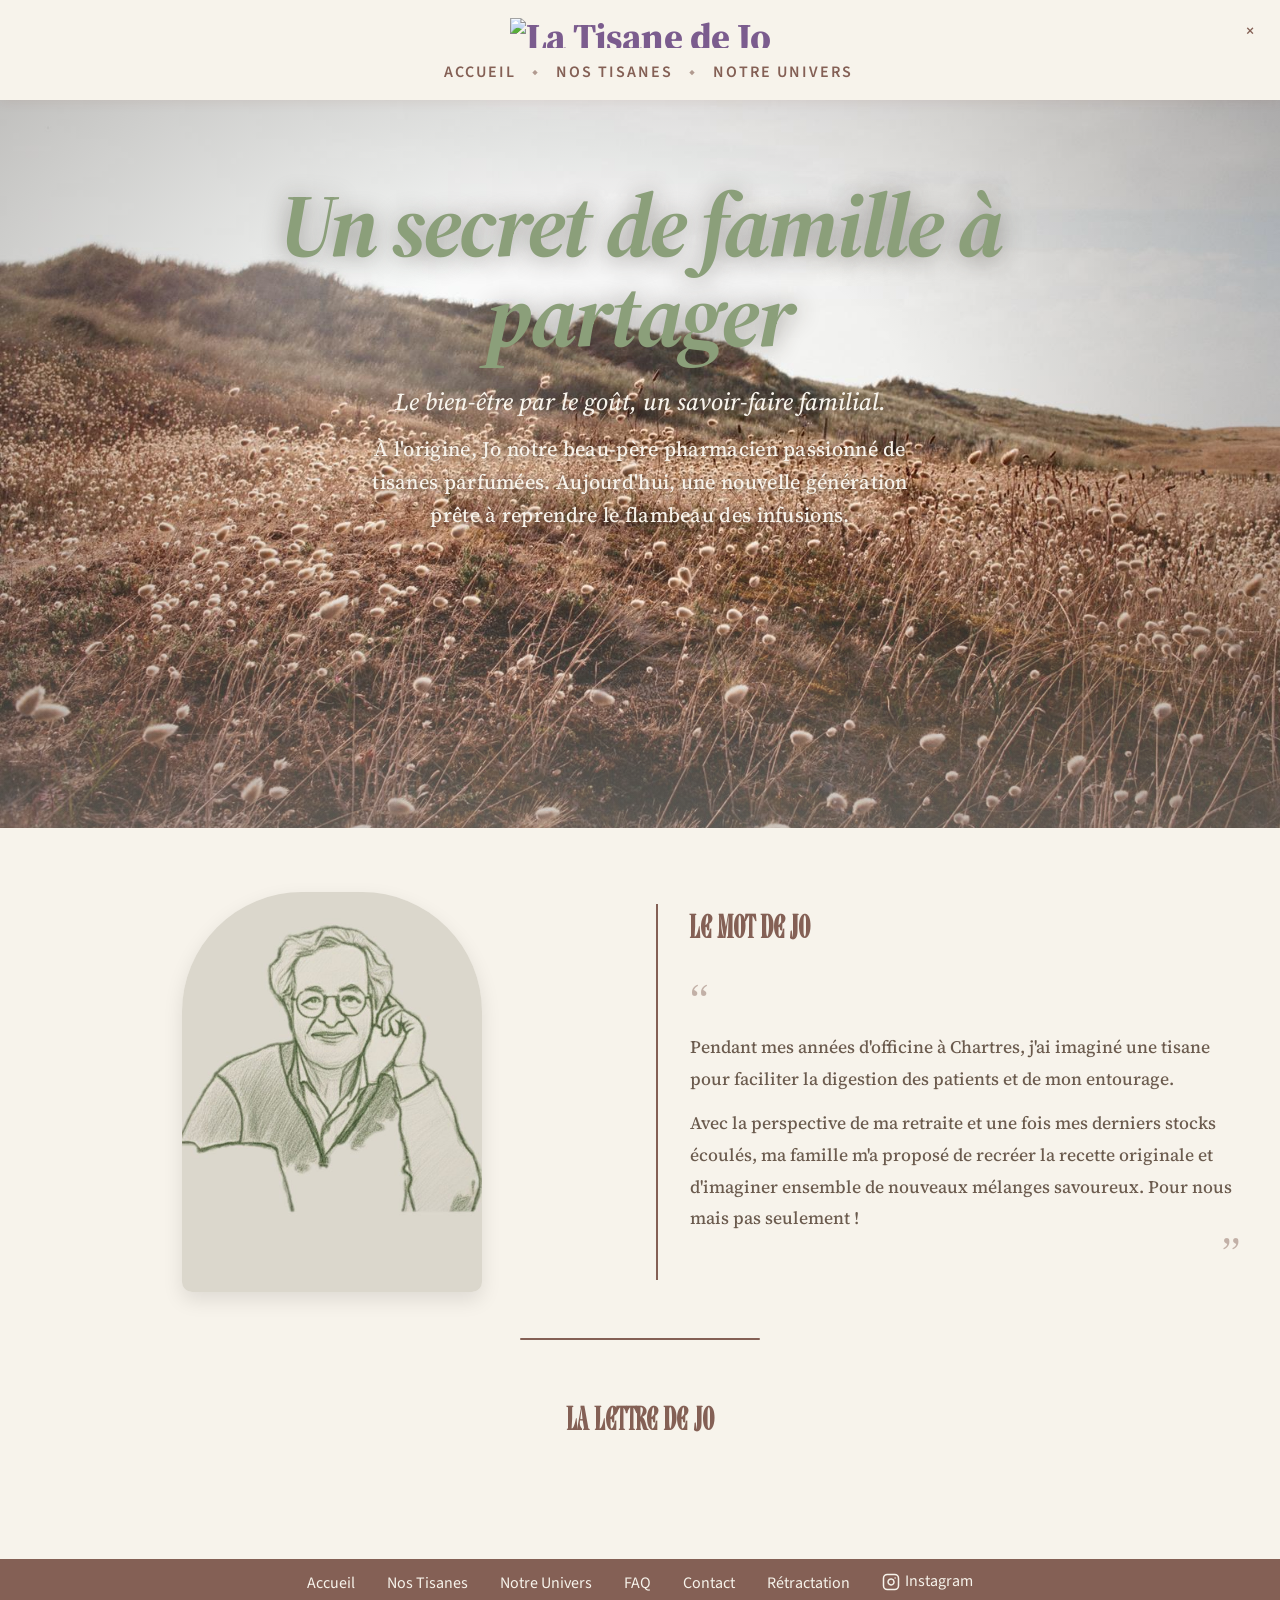
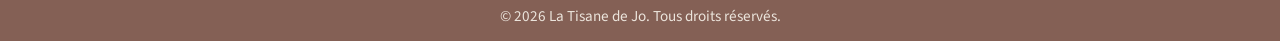
==== commit 16d08225: "Add files via upload" ====
--- a/index.html
+++ b/index.html
@@ -18,43 +18,10 @@
     <meta name="twitter:description" content="Tisanes bio artisanales imaginées par Jo, pharmacien passionné de plantes. Recettes familiales 100% bio de Grignan.">
     <meta name="twitter:image" content="https://www.latisanedejo.com/images/hero-bg.jpg">
     <link rel="canonical" href="https://www.latisanedejo.com">
+    <link rel="preconnect" href="https://fonts.googleapis.com">
+    <link rel="preconnect" href="https://fonts.gstatic.com" crossorigin>
+    <link href="https://fonts.googleapis.com/css2?family=Source+Serif+4:ital,opsz,wght@0,8..60,400;0,8..60,600;0,8..60,700;0,8..60,900;1,8..60,400;1,8..60,600&family=Source+Sans+3:ital,wght@0,400;0,600;0,700;1,400&display=swap" rel="stylesheet">
     <style>
-        @font-face {
-            font-family: 'Dahlia';
-            src: url('fonts/dahlia-regular.woff') format('woff'),
-                 url('fonts/dahlia-regular.otf') format('opentype');
-            font-weight: 400; font-style: normal; font-display: swap;
-        }
-        @font-face {
-            font-family: 'Dahlia';
-            src: url('fonts/dahlia-medium.woff') format('woff'),
-                 url('fonts/dahlia-medium.otf') format('opentype');
-            font-weight: 500; font-style: normal; font-display: swap;
-        }
-        @font-face {
-            font-family: 'Dahlia';
-            src: url('fonts/dahlia-bold.woff') format('woff'),
-                 url('fonts/dahlia-bold.otf') format('opentype');
-            font-weight: 700; font-style: normal; font-display: swap;
-        }
-        @font-face {
-            font-family: 'Dahlia Condensed';
-            src: url('fonts/dahlia-regularcondensed.woff') format('woff'),
-                 url('fonts/dahlia-regularcondensed.otf') format('opentype');
-            font-weight: 400; font-style: normal; font-display: swap;
-        }
-        @font-face {
-            font-family: 'Dahlia Condensed';
-            src: url('fonts/dahlia-mediumcondensed.woff') format('woff'),
-                 url('fonts/dahlia-mediumcondensed.otf') format('opentype');
-            font-weight: 500; font-style: normal; font-display: swap;
-        }
-        @font-face {
-            font-family: 'Dahlia Condensed';
-            src: url('fonts/dahlia-boldcondensed.woff') format('woff'),
-                 url('fonts/dahlia-boldcondensed.otf') format('opentype');
-            font-weight: 700; font-style: normal; font-display: swap;
-        }
 
         html {
             scroll-behavior: smooth;
@@ -81,7 +48,7 @@
         }
 
         body {
-            font-family: 'Dahlia', serif;
+            font-family: 'Source Serif 4', serif;
             color: var(--warm-black);
             line-height: 1.6;
             overflow-x: hidden;
@@ -110,7 +77,7 @@
         }
 
         .nav-logo {
-            font-family: 'Dahlia', serif;
+            font-family: 'Source Serif 4', serif;
             font-weight: 900;
             font-size: 1.5rem;
             color: var(--cream);
@@ -197,7 +164,7 @@
             color: white;
             border: none;
             cursor: pointer;
-            font-family: 'Dahlia', serif;
+            font-family: 'Source Serif 4', serif;
             font-size: 1.1rem;
             letter-spacing: 1px;
             border-radius: 4px;
@@ -264,7 +231,7 @@
         }
 
         .hero-title {
-            font-family: 'Dahlia', serif;
+            font-family: 'Source Serif 4', serif;
             font-weight: 900;
             font-size: 5rem;
             margin-top: 15vh;
@@ -280,7 +247,7 @@
         /* no title underline */
 
         .hero-tagline {
-            font-family: 'Dahlia', serif;
+            font-family: 'Source Serif 4', serif;
             font-style: normal;
             font-size: 2.2rem;
             color: #A4C26A;
@@ -318,7 +285,7 @@
             text-decoration: none;
             border: none;
             cursor: pointer;
-            font-family: 'Dahlia', serif;
+            font-family: 'Source Serif 4', serif;
             font-size: 1.1rem;
             letter-spacing: 1px;
             transition: background-color 0.3s;
@@ -379,7 +346,7 @@
         }
 
         .mot-de-jo-title {
-            font-family: 'Dahlia', serif;
+            font-family: 'Source Serif 4', serif;
             font-weight: 900;
             font-size: 2.2rem;
             margin-bottom: 1.2rem;
@@ -388,7 +355,7 @@
         }
 
         .quote-mark {
-            font-family: 'Dahlia', serif;
+            font-family: 'Source Serif 4', serif;
             font-size: 3rem;
             color: var(--sage);
             opacity: 0.45;
@@ -434,7 +401,7 @@
         }
 
         .newsletter-title {
-            font-family: 'Dahlia', serif;
+            font-family: 'Source Serif 4', serif;
             font-weight: 900;
             color: var(--cream);
             font-size: 2rem;
@@ -455,7 +422,7 @@
             padding: 0.8rem 1.5rem;
             border: none;
             border-radius: 4px;
-            font-family: 'Dahlia', serif;
+            font-family: 'Source Serif 4', serif;
             font-size: 1rem;
         }
 
@@ -465,7 +432,7 @@
             color: white;
             border: none;
             cursor: pointer;
-            font-family: 'Dahlia', serif;
+            font-family: 'Source Serif 4', serif;
             font-size: 1rem;
             border-radius: 4px;
             transition: background-color 0.3s;
@@ -485,7 +452,7 @@
         }
 
         .newsletter-intro {
-            font-family: 'Dahlia', serif;
+            font-family: 'Source Serif 4', serif;
             color: rgba(245, 240, 227, 0.85);
             font-size: 1rem;
             line-height: 1.6;
@@ -494,7 +461,7 @@
         }
 
         .newsletter-privacy {
-            font-family: 'Dahlia', serif;
+            font-family: 'Source Serif 4', serif;
             color: rgba(245, 240, 227, 0.65);
             font-size: 0.82rem;
             line-height: 1.5;
@@ -554,7 +521,7 @@
         }
 
         .product-name {
-            font-family: 'Dahlia', serif;
+            font-family: 'Source Serif 4', serif;
             font-weight: 900;
             font-size: 1.8rem;
             margin-bottom: 0.5rem;
@@ -583,7 +550,7 @@
             text-decoration: none;
             border: none;
             cursor: pointer;
-            font-family: 'Dahlia', serif;
+            font-family: 'Source Serif 4', serif;
             font-size: 1.05rem;
             letter-spacing: 1px;
             transition: background-color 0.3s;
@@ -659,7 +626,7 @@
         }
 
         .detail-info h1 {
-            font-family: 'Dahlia', serif;
+            font-family: 'Source Serif 4', serif;
             font-weight: 900;
             font-size: 3rem;
             margin-bottom: 1.2rem;
@@ -691,7 +658,7 @@
         }
 
         .detail-composition h3 {
-            font-family: 'Dahlia', serif;
+            font-family: 'Source Serif 4', serif;
             font-weight: 900;
             margin-bottom: 1rem;
         }
@@ -771,8 +738,8 @@
         }
 
         .univers-text h2 {
-            font-family: 'Dahlia', serif;
-            font-size: 3rem;
+            font-family: 'Source Serif 4', serif;
+            font-size: clamp(1.9rem, 7vw, 3.6rem);
             font-weight: 900;
             margin-bottom: 1.5rem;
             line-height: 1.1;
@@ -799,8 +766,8 @@
         }
 
         .univers-convictions h2 {
-            font-family: 'Dahlia', serif;
-            font-size: 3rem;
+            font-family: 'Source Serif 4', serif;
+            font-size: clamp(1.9rem, 7vw, 3.6rem);
             font-weight: 900;
             margin-bottom: 3rem;
             color: var(--marron);
@@ -825,7 +792,7 @@
         }
 
         .univers-conviction-title {
-            font-family: 'Dahlia', serif;
+            font-family: 'Source Serif 4', serif;
             font-size: 1.6rem;
             font-weight: 900;
             margin-bottom: 1rem;
@@ -880,7 +847,7 @@
         }
 
         .contact-title {
-            font-family: 'Dahlia', serif;
+            font-family: 'Source Serif 4', serif;
             font-weight: 900;
             font-size: 2.2rem;
             margin-bottom: 2rem;
@@ -905,7 +872,7 @@
             padding: 0.8rem;
             border: 1px solid #ddd;
             border-radius: 4px;
-            font-family: 'Dahlia', serif;
+            font-family: 'Source Serif 4', serif;
             font-size: 1rem;
         }
 
@@ -931,7 +898,7 @@
         }
 
         .footer-logo {
-            font-family: 'Dahlia', serif;
+            font-family: 'Source Serif 4', serif;
             font-weight: 900;
             font-size: 1.5rem;
             margin-bottom: 2rem;
@@ -1208,7 +1175,7 @@
             }
 
             .univers-text h2 {
-                font-size: 1.5rem;
+                font-size: clamp(1.9rem, 7vw, 3.6rem);
             }
 
             .univers-text p {
@@ -1216,7 +1183,7 @@
             }
 
             .univers-convictions h2 {
-                font-size: 1.8rem;
+                font-size: clamp(1.9rem, 7vw, 3.6rem);
             }
 
             .univers-convictions-grid {
@@ -1313,7 +1280,7 @@
             }
 
             .univers-text h2 {
-                font-size: 1.3rem;
+                font-size: clamp(1.9rem, 7vw, 3.6rem);
             }
 
             .univers-convictions-grid {
@@ -1381,7 +1348,7 @@
 
         /* Hand-drawn-feel wordmark */
         .nav-logo {
-            font-family: 'Dahlia', serif !important;
+            font-family: 'Source Serif 4', serif !important;
             font-style: normal !important;
             font-weight: 800 !important;
             
@@ -1407,7 +1374,7 @@
             justify-content: center !important;
             align-items: center !important;
             gap: 16px !important;
-            font-size: 13px !important;
+            font-size: 16px !important;
             letter-spacing: 2px !important;
             text-transform: uppercase !important;
             list-style: none !important;
@@ -1422,7 +1389,7 @@
         .nav-links li:nth-child(n+3)::before {
             content: "\25C6" !important;
             color: #846055 !important;
-            font-size: 8px !important;
+            font-size: 10px !important;
             opacity: 0.6 !important;
             margin-right: 16px !important;
             display: inline-block !important;
@@ -1432,7 +1399,7 @@
             font-weight: 600 !important;
             letter-spacing: 2px !important;
             text-transform: uppercase !important;
-            font-size: 13px !important;
+            font-size: 16px !important;
             text-decoration: none !important;
             transition: color 0.3s !important;
         }
@@ -1440,7 +1407,12 @@
         .nav-links a.active {
             color: var(--purple) !important;
         }
-        .hamburger span { background-color: #846055 !important; }
+        .hamburger span {
+            background-color: #846055 !important;
+            height: 4px !important;
+            width: 30px !important;
+            border-radius: 2px !important;
+        }
 
         /* === HERO — content positioned higher on desktop (upper third of photo) === */
         .hero {
@@ -1473,7 +1445,7 @@
             margin-bottom: 0 !important;
         }
         .hero-tagline {
-            font-family: 'Dahlia', serif !important;
+            font-family: 'Source Serif 4', serif !important;
             font-style: normal !important;
             font-weight: 700 !important;
             
@@ -1486,7 +1458,7 @@
             text-shadow: 0 2px 24px rgba(44,37,32,0.45) !important;
         }
         .hero-subtitle {
-            font-family: 'Dahlia', serif !important;
+            font-family: 'Source Serif 4', serif !important;
             font-weight: 500 !important;
             font-size: clamp(20px, 1.9vw, 26px) !important;
             color: var(--cream) !important;
@@ -1496,7 +1468,7 @@
             text-shadow: 0 1px 10px rgba(44,37,32,0.55) !important;
         }
         .hero-description {
-            font-family: 'Dahlia', serif !important;
+            font-family: 'Source Serif 4', serif !important;
             font-size: clamp(17px, 1.6vw, 21px) !important;
             font-weight: 500 !important;
             color: var(--cream) !important;
@@ -1518,7 +1490,7 @@
             text-shadow: none !important;
         }
         .mot-de-jo-title {
-            font-family: 'Dahlia', serif !important;
+            font-family: 'Source Serif 4', serif !important;
             font-style: normal !important;
             font-weight: 700 !important;
             font-size: 2rem !important;
@@ -1558,7 +1530,7 @@
             border: none !important;
             border-radius: 999px !important;
             padding: 12px 28px !important;
-            font-family: 'Dahlia', serif !important;
+            font-family: 'Source Serif 4', serif !important;
             font-weight: 600 !important;
             font-size: 15px !important;
             cursor: pointer !important;
@@ -1604,7 +1576,7 @@
         }
         .product-name {
             color: #8B9F7A !important;
-            font-family: 'Dahlia', serif !important;
+            font-family: 'Source Serif 4', serif !important;
             font-style: normal !important;
             font-weight: 700 !important;
             
@@ -1614,7 +1586,7 @@
         .product-card:hover .product-name { color: var(--purple) !important; }
         .product-price {
             color: #846055 !important;
-            font-family: 'Dahlia', serif !important;
+            font-family: 'Source Serif 4', serif !important;
             font-style: normal !important;
             font-size: 16px !important;
         }
@@ -1644,7 +1616,7 @@
         .univers-watermark { display: none !important; }
         .univers-conviction-title {
             color: #846055 !important;
-            font-family: 'Dahlia', serif !important;
+            font-family: 'Source Serif 4', serif !important;
             font-style: normal !important;
             
         }
@@ -1708,15 +1680,16 @@
             .nav-links a {
                 display: inline-flex !important;
                 padding: 0 !important;
-                font-size: 12px !important;
+                font-size: 15px !important;
                 letter-spacing: 1px !important;
-                color: var(--brown) !important;
+                color: #846055 !important;
                 white-space: nowrap !important;
             }
             .nav-links a:hover { background-color: transparent !important; color: var(--purple) !important; }
             .nav-links li:not(:first-child)::before {
                 margin-right: 8px !important;
-                font-size: 12px !important;
+                font-size: 10px !important;
+                color: #846055 !important;
             }
 
             /* Hero — tagline in the sky, white text higher on the land */
@@ -1731,6 +1704,33 @@
             .hero-tagline { font-size: clamp(42px, 10vw, 56px) !important; line-height: 1.05 !important; margin-bottom: 200px !important; }
             .hero-subtitle { font-size: clamp(22px, 5.5vw, 24px) !important; line-height: 1.35 !important; }
             .hero-description { font-size: clamp(16px, 4.2vw, 16px) !important; line-height: 1.55 !important; max-width: 90% !important; }
+        }
+    
+        /* Charte 2026 : infos pratiques en Source Sans 3 */
+        .nav-links, .nav-links a, footer, footer a, footer p,
+        .btn, .btn-buy, .btn-primary, .btn-ghost, .btn-discover,
+        .detail-price, .product-price, .product-weight, .page-price,
+        .hint, label, input, textarea, .step-dot, .legal-note, .confirm-warning
+        { font-family: 'Source Sans 3', sans-serif; }
+
+        /* === TITRES — Insignia Serif (charte : dossier Polices/Titres) === */
+        @font-face {
+            font-family: 'Insignia Serif';
+            src: url('fonts/InsigniaSerifRegular.woff2') format('woff2'),
+                 url('fonts/InsigniaSerifRegular.woff') format('woff'),
+                 url('fonts/InsigniaSerifRegular.ttf') format('truetype');
+            font-weight: normal; font-style: normal; font-display: swap;
+        }
+        h1, h2, h3, h4,
+        .hero-title,
+        .mot-de-jo-title, .contact-title, .newsletter-title,
+        .product-name {
+            font-family: 'Insignia Serif', Georgia, serif !important;
+        }
+        /* Tagline + sous-titre hero : Source Serif 4 italique */
+        .hero-tagline, .hero-subtitle {
+            font-family: 'Source Serif 4', Georgia, serif !important;
+            font-style: italic !important;
         }
     </style>
     <script type="application/ld+json">
@@ -1928,7 +1928,7 @@
 <body>
     <!-- Navigation -->
     <nav>
-        <div class="nav-logo" style="cursor:pointer;" onclick="showPage('accueil')">La Tisane de Jo</div>
+        <div class="nav-logo" style="cursor:pointer;" onclick="showPage('accueil')" aria-label="La Tisane de Jo"><img src="images/logo.svg" alt="La Tisane de Jo" style="height:30px;display:block"></div>
         <button class="hamburger" onclick="toggleMenu()" aria-label="Menu">
             <span></span><span></span><span></span>
         </button>
@@ -2096,7 +2096,7 @@
                             <img src="images/histoire-familiale.jpg" alt="Histoire familiale de La Tisane de Jo - tradition et savoir-faire artisanal depuis Grignan" loading="lazy" class="univers-image">
                         </div>
                         <div class="univers-text">
-                            <h2 style="color: var(--sage);">Une histoire<br>familiale</h2>
+                            <h2 style="color: var(--sage);">Une histoire familiale</h2>
                             <p>Autour de José, le beau-père pharmacien à la retraite et passionné de plantes, toute la famille s'est réunie pour perpétuer son savoir-faire. C'est à Grignan, dans la Drôme, que la magie opère.</p>
                             <p>En complément de la tisane préférée « L'Originale », la nouvelle génération imagine des recettes spéciales.</p>
                         </div>
@@ -2111,7 +2111,7 @@
                             <img src="images/alchimie-plantes.jpg" alt="L'alchimie des plantes bio - sélection et assemblage artisanal des tisanes" loading="lazy" class="univers-image">
                         </div>
                         <div class="univers-text">
-                            <h2 style="color: var(--purple);">L'alchimie<br>des plantes</h2>
+                            <h2 style="color: var(--purple);">L'alchimie des plantes</h2>
                             <p>Ici pas de « pisse-mémé » mais des mélanges parfumés avec des bienfaits prouvés pour agir sur la qualité de notre digestion, de notre énergie, de notre respiration...</p>
                         </div>
                     </div>
@@ -2203,7 +2203,7 @@
 
     <script>
         // Show page function
-        function showPage(pageId) {
+        function showPage(pageId, fromHash) {
             // Hide all pages
             const pages = document.querySelectorAll('.page');
             pages.forEach(page => page.classList.remove('active'));
@@ -2214,6 +2214,12 @@
                 selectedPage.classList.add('active');
             }
 
+            // Refléter la page courante dans l'URL (#tisanes, #contact...) pour que
+            // les liens de retour des sous-pages (/#tisanes) fonctionnent.
+            if (!fromHash && history.replaceState) {
+                history.replaceState(null, '', '#' + pageId);
+            }
+
             // Scroll to top
             window.scrollTo(0, 0);
 
@@ -2232,9 +2238,25 @@
         // First submission triggers an activation email to the site owner — click the
         // confirmation link to activate the endpoint, then submissions arrive in the inbox.
 
+        // Ouvre la page correspondant à l'ancre de l'URL (#tisanes, #contact...).
+        // Retombe sur l'accueil si l'ancre est absente ou inconnue.
+        function pageFromHash() {
+            const id = (location.hash || '').replace('#', '');
+            return document.getElementById('page-' + id) ? id : 'accueil';
+        }
+
+        function applyHash() {
+            showPage(pageFromHash(), true);
+        }
+
+        window.addEventListener('hashchange', applyHash);
+
         document.addEventListener('DOMContentLoaded', function() {
             // Setup Intersection Observer for reveal animations
             setupRevealAnimations();
+
+            // Respecter l'ancre d'arrivée (ex : retour depuis /tisanes/originale.html)
+            applyHash();
         });
 
         // Setup reveal animations
@@ -2272,8 +2294,8 @@
             hamburger.classList.remove('active');
         }
 
-        // Set initial page
-        showPage('accueil');
+        // Set initial page — respecte l'ancre d'arrivée (/#tisanes, /#contact...)
+        applyHash();
 
         // Scrub ONLY the "Powered by EmailOctopus" anchor link — never form/input/button
         function scrubPoweredBy() {
@@ -2321,18 +2343,18 @@
             "product": {
               "@media (min-width: 601px)": { "max-width": "calc(25% - 20px)", "margin-left": "20px", "margin-bottom": "50px" }
             },
-            "title": { "font-family": "Dahlia, Georgia, serif" },
+            "title": { "font-family": "Source Sans 3, Georgia, sans-serif" },
             "button": {
-              "font-family": "Dahlia, Georgia, serif", "font-weight": "700",
+              "font-family": "Source Sans 3, Georgia, sans-serif", "font-weight": "700",
               "border-radius": "4px", "font-size": "15px", "padding": "12px 24px",
               ":hover": { "background-color": "#5A4170" },
               "background-color": "#7B5C8E",
               ":focus": { "background-color": "#5A4170" }
             },
-            "price": { "font-family": "Dahlia, Georgia, serif" },
-            "compareAt": { "font-family": "Dahlia, Georgia, serif" },
-            "unitPrice": { "font-family": "Dahlia, Georgia, serif" },
-            "description": { "font-family": "Dahlia, Georgia, serif" }
+            "price": { "font-family": "Source Sans 3, Georgia, sans-serif" },
+            "compareAt": { "font-family": "Source Sans 3, Georgia, sans-serif" },
+            "unitPrice": { "font-family": "Source Sans 3, Georgia, sans-serif" },
+            "description": { "font-family": "Source Sans 3, Georgia, sans-serif" }
           },
           "contents": { "img": false, "title": false, "price": false },
           "text": { "button": "Ajouter au panier" },
@@ -2346,17 +2368,17 @@
           "styles": {
             "product": { "@media (min-width: 601px)": { "max-width": "100%", "margin-left": "0px", "margin-bottom": "0px" } },
             "button": {
-              "font-family": "Dahlia, Georgia, serif", "font-weight": "700",
+              "font-family": "Source Sans 3, Georgia, sans-serif", "font-weight": "700",
               "border-radius": "4px",
               ":hover": { "background-color": "#5A4170" },
               "background-color": "#7B5C8E",
               ":focus": { "background-color": "#5A4170" }
             },
-            "title": { "font-family": "Dahlia, Georgia, serif", "font-weight": "bold", "font-size": "26px", "color": "#6B5B4E" },
-            "price": { "font-family": "Dahlia, Georgia, serif", "font-weight": "normal", "font-size": "18px", "color": "#6B5B4E" },
-            "compareAt": { "font-family": "Dahlia, Georgia, serif", "font-weight": "normal", "font-size": "15.3px", "color": "#6B5B4E" },
-            "unitPrice": { "font-family": "Dahlia, Georgia, serif", "font-weight": "normal", "font-size": "15.3px", "color": "#6B5B4E" },
-            "description": { "font-family": "Dahlia, Georgia, serif", "font-weight": "normal", "font-size": "14px", "color": "#6B5B4E" }
+            "title": { "font-family": "Source Sans 3, Georgia, sans-serif", "font-weight": "bold", "font-size": "26px", "color": "#6B5B4E" },
+            "price": { "font-family": "Source Sans 3, Georgia, sans-serif", "font-weight": "normal", "font-size": "18px", "color": "#6B5B4E" },
+            "compareAt": { "font-family": "Source Sans 3, Georgia, sans-serif", "font-weight": "normal", "font-size": "15.3px", "color": "#6B5B4E" },
+            "unitPrice": { "font-family": "Source Sans 3, Georgia, sans-serif", "font-weight": "normal", "font-size": "15.3px", "color": "#6B5B4E" },
+            "description": { "font-family": "Source Sans 3, Georgia, sans-serif", "font-weight": "normal", "font-size": "14px", "color": "#6B5B4E" }
           },
           "googleFonts": [],
           "text": { "button": "Ajouter au panier" }
@@ -2365,7 +2387,7 @@
         "cart": {
           "styles": {
             "button": {
-              "font-family": "Dahlia, Georgia, serif", "font-weight": "700",
+              "font-family": "Source Sans 3, Georgia, sans-serif", "font-weight": "700",
               "border-radius": "4px",
               ":hover": { "background-color": "#5A4170" },
               "background-color": "#7B5C8E",
@@ -2378,7 +2400,7 @@
         "toggle": {
           "styles": {
             "toggle": {
-              "font-family": "Dahlia, Georgia, serif", "font-weight": "700",
+              "font-family": "Source Sans 3, Georgia, sans-serif", "font-weight": "700",
               "background-color": "#7B5C8E",
               ":hover": { "background-color": "#5A4170" },
               ":focus": { "background-color": "#5A4170" }
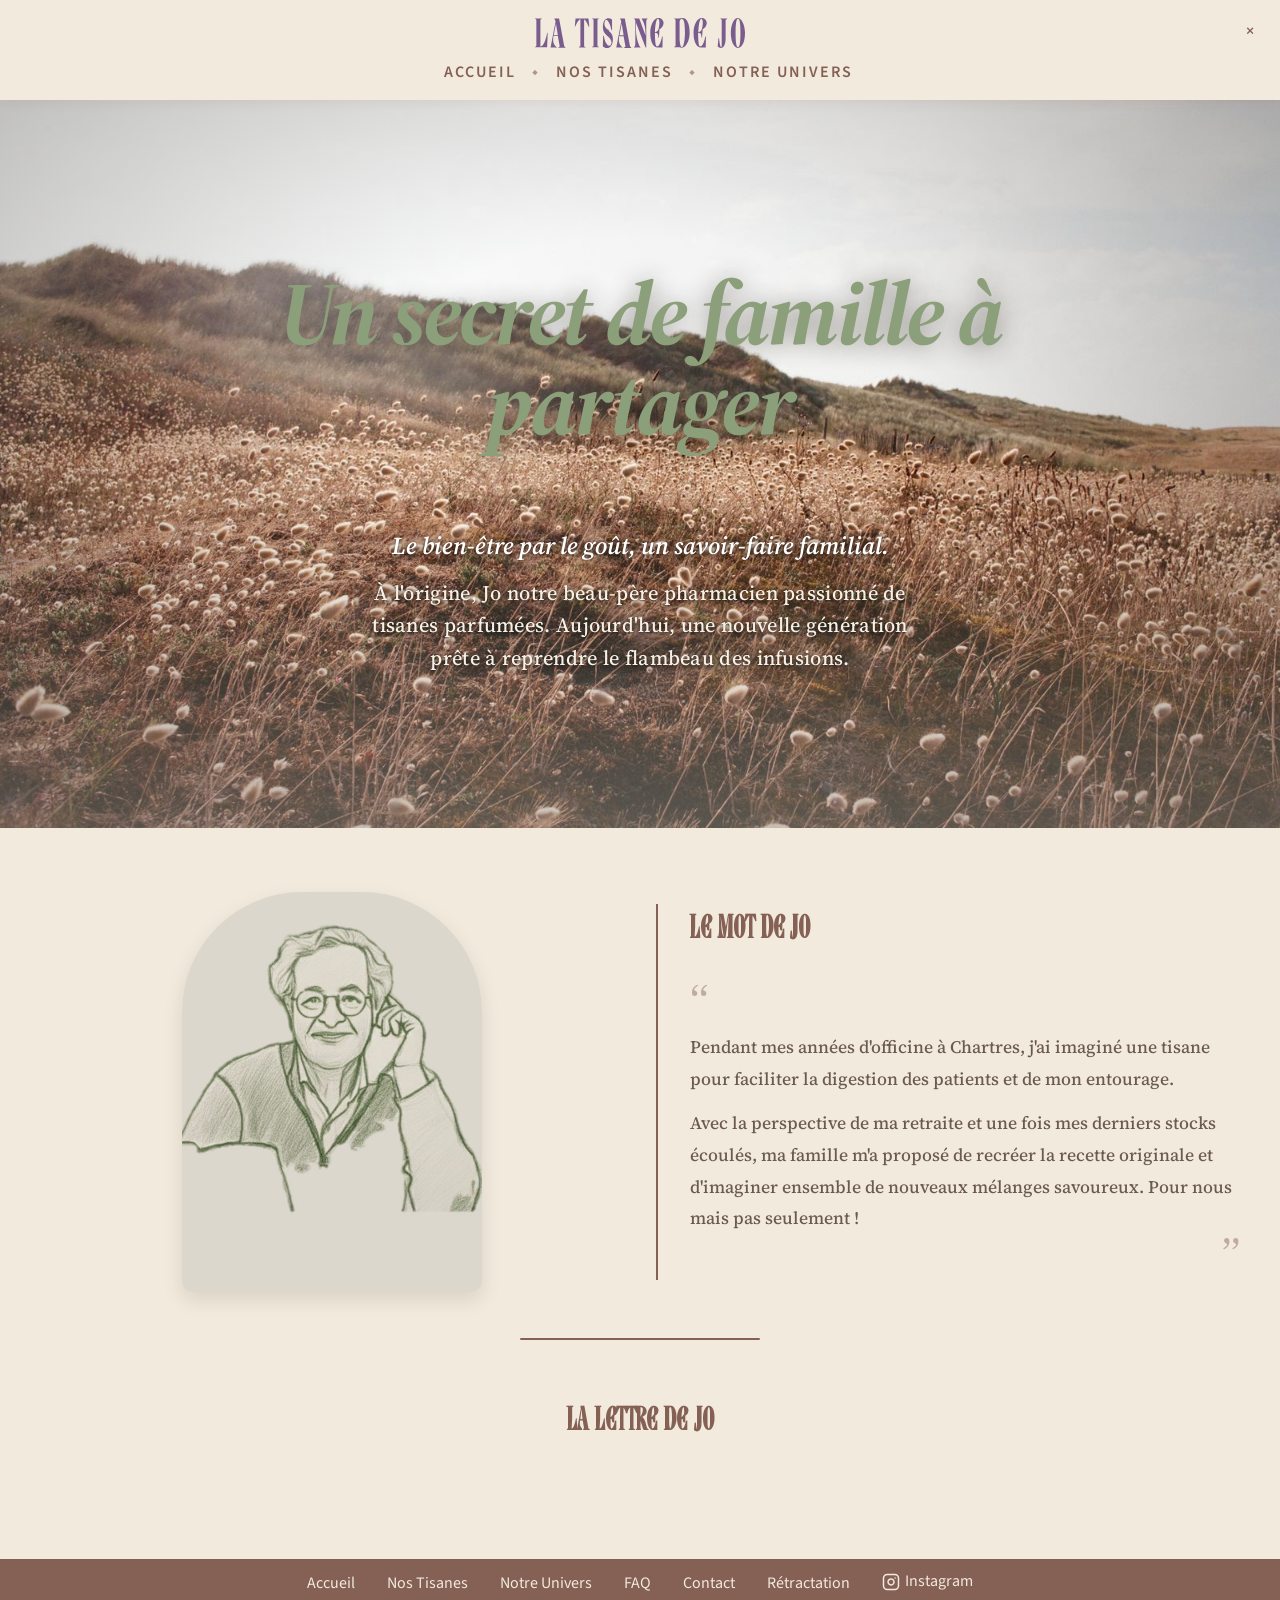
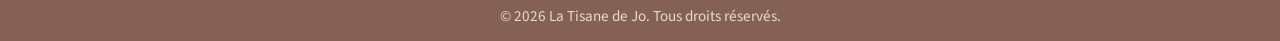
==== commit c00ec507: "Add files via upload" ====
--- a/index.html
+++ b/index.html
@@ -36,7 +36,7 @@
 
         :root {
             --marron: #7D6B5C;          /* Terre — accent chaud, hover */
-            --cream: #F7F3EB;           /* Beige chaud — fond principal (brand book) */
+            --cream: #F2EADC;           /* Beige chaud — fond principal (brand book) */
             --sage: #8B9F7A;            /* Sauge — croix pharmacie, accent */
             --sage-dark: #6B7F5A;
             --argile: #8A7A6A;          /* Argile — sections alternées (brand book) */
@@ -202,7 +202,7 @@
         /* Hero Section - Accueil */
         .hero {
             height: 100vh;
-            background: linear-gradient(rgba(44, 37, 32, 0.15), rgba(44, 37, 32, 0.25)),
+            background: linear-gradient(rgba(44, 37, 32, 0.12) 0%, rgba(44, 37, 32, 0.30) 45%, rgba(44, 37, 32, 0.68) 100%),
                         url('images/hero-bg.jpg');
             background-size: cover;
             background-position: center;
@@ -1008,7 +1008,7 @@
             }
 
             .hero {
-                background: linear-gradient(rgba(44, 37, 32, 0.05), rgba(44, 37, 32, 0.15)),
+                background: linear-gradient(rgba(44, 37, 32, 0.10) 0%, rgba(44, 37, 32, 0.28) 45%, rgba(44, 37, 32, 0.70) 100%),
                             url('images/hero-bg.jpg');
                 background-size: cover;
                 background-position: center;
@@ -1317,7 +1317,7 @@
 
         /* === HEADER === */
         nav {
-            background: #F7F3EB !important;
+            background: #F2EADC !important;
             backdrop-filter: none !important;
             padding: 18px 32px 14px !important;
             box-shadow: 0 2px 12px rgba(110, 41, 19, 0.08) !important;
@@ -1339,7 +1339,7 @@
             right: 0 !important;
             bottom: -22px !important;
             height: 22px !important;
-            background: linear-gradient(to bottom, rgba(247,243,235, 0.6), rgba(247,243,235, 0)) !important;
+            background: linear-gradient(to bottom, rgba(242,234,220, 0.6), rgba(242,234,220, 0)) !important;
             pointer-events: none !important;
         }
         body:has(#page-accueil.active) nav::after {
@@ -1420,7 +1420,7 @@
             min-height: 620px !important;
             background:
                 radial-gradient(ellipse at center, rgba(44,37,32,0.0) 30%, rgba(44,37,32,0.34) 100%),
-                linear-gradient(to bottom, rgba(247,243,235,0.0) 55%, rgba(247,243,235,0.4) 100%),
+                linear-gradient(to bottom, rgba(242,234,220,0.0) 55%, rgba(242,234,220,0.4) 100%),
                 url('images/hero-bg.jpg') !important;
             background-size: cover !important;
             background-position: center 40% !important;
@@ -1453,7 +1453,7 @@
             line-height: 1 !important;
             letter-spacing: -2px !important;
             color: #8B9F7A !important;
-            margin-bottom: 26px !important;
+            margin-bottom: clamp(40px, 9vh, 110px) !important;
             max-width: none !important;
             text-shadow: 0 2px 24px rgba(44,37,32,0.45) !important;
         }
@@ -1517,7 +1517,7 @@
 
         /* === NEWSLETTER === */
         .newsletter-section {
-            background-color: #F7F3EB !important;
+            background-color: #F2EADC !important;
             border-top: none !important;
             padding: 3.5rem 2rem !important;
         }
@@ -1551,7 +1551,7 @@
         .detail-section,
         .faq-section,
         .newsletter-section {
-            background-color: #F7F3EB !important;
+            background-color: #F2EADC !important;
             position: relative !important;
         }
 
@@ -1569,7 +1569,7 @@
             border-bottom-left-radius: 16px !important;
             border-bottom-right-radius: 16px !important;
             border: none !important;
-            background-color: #F2EBD8 !important;
+            background-color: #E9DEC8 !important;
             height: auto !important;
             width: 100% !important;
             object-fit: cover !important;
@@ -1701,7 +1701,7 @@
                 justify-content: flex-start !important;
                 background-position: center 15% !important;
             }
-            .hero-tagline { font-size: clamp(42px, 10vw, 56px) !important; line-height: 1.05 !important; margin-bottom: 200px !important; }
+            .hero-tagline { font-size: clamp(42px, 10vw, 56px) !important; line-height: 1.05 !important; margin-bottom: clamp(40px, 9vh, 110px) !important; }
             .hero-subtitle { font-size: clamp(22px, 5.5vw, 24px) !important; line-height: 1.35 !important; }
             .hero-description { font-size: clamp(16px, 4.2vw, 16px) !important; line-height: 1.55 !important; max-width: 90% !important; }
         }
@@ -1731,6 +1731,42 @@
         .hero-tagline, .hero-subtitle {
             font-family: 'Source Serif 4', Georgia, serif !important;
             font-style: italic !important;
+        }
+    
+        /* === HERO : lisibilité (texte descendu + contraste) === */
+        .hero-bottom {
+            margin-top: auto !important;
+            margin-bottom: 9vh !important;
+        }
+        .hero-subtitle {
+            color: #FFFFFF !important;
+            font-weight: 600 !important;
+            text-shadow: 0 2px 14px rgba(20,15,12,0.85), 0 1px 3px rgba(20,15,12,0.6) !important;
+        }
+        .hero-description {
+            color: #F6F1E6 !important;
+            font-weight: 500 !important;
+            text-shadow: 0 2px 14px rgba(20,15,12,0.85), 0 1px 3px rgba(20,15,12,0.6) !important;
+        }
+        @media (max-width: 768px) {
+            .hero-bottom { margin-bottom: 6vh !important; }
+            .hero-tagline { margin-bottom: clamp(40px, 9vh, 110px) !important; }
+        }
+
+        /* === VIGNETTES : arche atténuée === */
+        .product-image {
+            aspect-ratio: 0.665 !important;
+            border-top-left-radius: 92px !important;
+            border-top-right-radius: 92px !important;
+            border-bottom-left-radius: 14px !important;
+            border-bottom-right-radius: 14px !important;
+            object-position: center center !important;
+        }
+        @media (max-width: 768px) {
+            .product-image {
+                border-top-left-radius: 62px !important;
+                border-top-right-radius: 62px !important;
+            }
         }
     </style>
     <script type="application/ld+json">
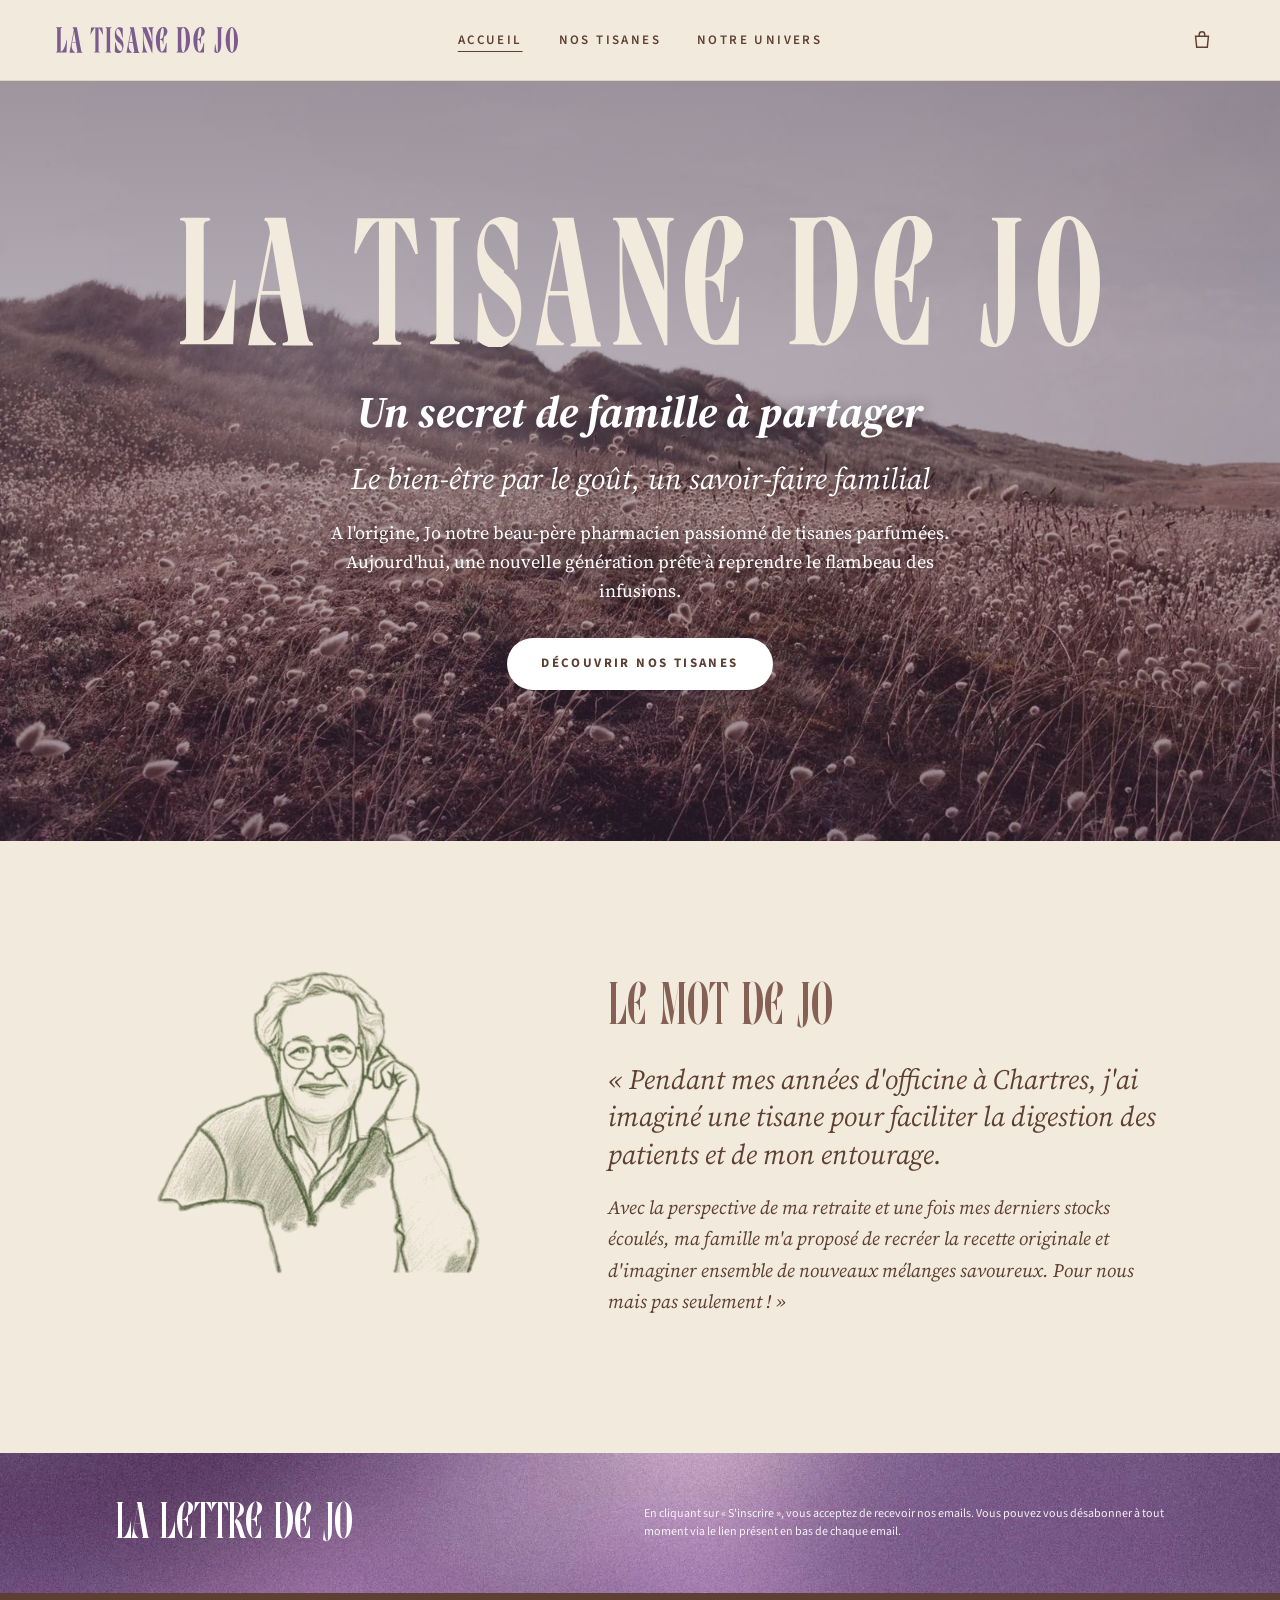
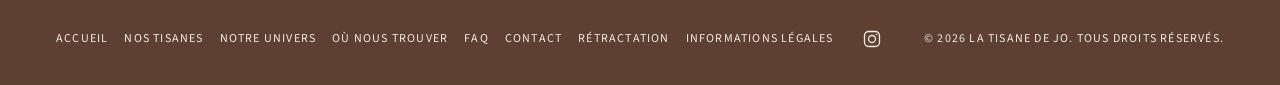
==== commit 03836b85: "Nouveau site" ====
--- a/index.html
+++ b/index.html
@@ -1,2482 +1,96 @@
-<!DOCTYPE html>
+<!doctype html>
 <html lang="fr">
 <head>
-    <meta charset="UTF-8">
-    <meta name="viewport" content="width=device-width, initial-scale=1.0">
-    <meta color-scheme="light">
-    <meta name="google-site-verification" content="L5175DETMYp3d90KAxwCMftEfJO47Iv58lHJL7n-ivM" />
-    <title>La Tisane de Jo | Tisanes bio artisanales de Grignan</title>
-    <meta name="description" content="Tisanes bio artisanales imaginées par Jo, pharmacien passionné. Recettes familiales à base de plantes 100% bio, cultivées en Drôme provençale. Livraison en France.">
-    <meta name="keywords" content="tisane bio, infusion artisanale, Grignan, Drôme, plantes bio, tisane digestive, herboristerie">
-    <meta property="og:title" content="La Tisane de Jo — Un secret de famille à partager">
-    <meta property="og:description" content="Tisanes bio artisanales imaginées par Jo, pharmacien passionné de plantes. Recettes familiales 100% bio de Grignan.">
-    <meta property="og:type" content="website">
-    <meta property="og:url" content="https://www.latisanedejo.com">
-    <meta property="og:image" content="https://www.latisanedejo.com/images/hero-bg.jpg">
-    <meta name="twitter:card" content="summary_large_image">
-    <meta name="twitter:title" content="La Tisane de Jo — Un secret de famille à partager">
-    <meta name="twitter:description" content="Tisanes bio artisanales imaginées par Jo, pharmacien passionné de plantes. Recettes familiales 100% bio de Grignan.">
-    <meta name="twitter:image" content="https://www.latisanedejo.com/images/hero-bg.jpg">
-    <link rel="canonical" href="https://www.latisanedejo.com">
-    <link rel="preconnect" href="https://fonts.googleapis.com">
-    <link rel="preconnect" href="https://fonts.gstatic.com" crossorigin>
-    <link href="https://fonts.googleapis.com/css2?family=Source+Serif+4:ital,opsz,wght@0,8..60,400;0,8..60,600;0,8..60,700;0,8..60,900;1,8..60,400;1,8..60,600&family=Source+Sans+3:ital,wght@0,400;0,600;0,700;1,400&display=swap" rel="stylesheet">
-    <style>
-
-        html {
-            scroll-behavior: smooth;
-            overflow-x: hidden;
-        }
-
-        *, *::before, *::after {
-            margin: 0;
-            padding: 0;
-            box-sizing: border-box;
-        }
-
-        :root {
-            --marron: #7D6B5C;          /* Terre — accent chaud, hover */
-            --cream: #F2EADC;           /* Beige chaud — fond principal (brand book) */
-            --sage: #8B9F7A;            /* Sauge — croix pharmacie, accent */
-            --sage-dark: #6B7F5A;
-            --argile: #8A7A6A;          /* Argile — sections alternées (brand book) */
-            --purple: #7B5C8E;          /* Prune — héros, boutons, titres (brand book) */
-            --purple-dark: #5A4170;     /* Prune foncé — hover */
-            --purple-light: #9E7EB9;    /* Prune clair — touches précieuses (brand book) */
-            --warm-black: #2C2520;
-            --dark-brown: #846055;     /* Brun chaud doux, qui ressort */
-        }
-
-        body {
-            font-family: 'Source Serif 4', serif;
-            color: var(--warm-black);
-            line-height: 1.6;
-            overflow-x: hidden;
-            background-color: var(--cream);
-            max-width: 100vw;
-        }
-
-        main {
-            overflow-x: hidden;
-            max-width: 100vw;
-        }
-
-        /* Navigation */
-        nav {
-            position: fixed;
-            top: 0;
-            left: 0;
-            right: 0;
-            background-color: var(--dark-brown);
-            z-index: 1000;
-            padding: 1rem 2rem;
-            display: flex;
-            justify-content: space-between;
-            align-items: center;
-            box-shadow: 0 2px 8px rgba(0, 0, 0, 0.1);
-        }
-
-        .nav-logo {
-            font-family: 'Source Serif 4', serif;
-            font-weight: 900;
-            font-size: 1.5rem;
-            color: var(--cream);
-            letter-spacing: 1px;
-        }
-
-        .nav-links {
-            display: flex;
-            gap: 2.5rem;
-            list-style: none;
-        }
-
-        .nav-links a {
-            color: var(--cream);
-            text-decoration: none;
-            font-size: 16px;
-            letter-spacing: 2px;
-            text-transform: uppercase;
-            font-weight: 500;
-            cursor: pointer;
-            transition: color 0.3s;
-        }
-
-        .nav-links a:hover {
-            color: var(--purple);
-        }
-
-        /* Hamburger Menu */
-        .hamburger {
-            display: none;
-            flex-direction: column;
-            gap: 5px;
-            background: none;
-            border: none;
-            cursor: pointer;
-            padding: 5px;
-            z-index: 1001;
-        }
-
-        .hamburger span {
-            display: block;
-            width: 24px;
-            height: 2px;
-            background-color: var(--cream);
-            transition: all 0.3s;
-        }
-
-        .hamburger.active span:nth-child(1) {
-            transform: rotate(45deg) translate(5px, 5px);
-        }
-
-        .hamburger.active span:nth-child(2) {
-            opacity: 0;
-        }
-
-        .hamburger.active span:nth-child(3) {
-            transform: rotate(-45deg) translate(5px, -5px);
-        }
-
-        .close-menu-btn {
-            display: none;
-        }
-
-        .close-menu-btn a {
-            font-size: 2.5rem;
-            color: var(--cream);
-            cursor: pointer;
-            position: absolute;
-            top: 1.2rem;
-            right: 1.5rem;
-        }
-
-        /* Shopify Buy Button container */
-        .shopify-btn-container {
-            margin-top: 1rem;
-            min-height: 50px;
-            text-align: left;
-        }
-
-        .shopify-btn-placeholder {
-            display: inline-block;
-            padding: 0.8rem 2.5rem;
-            background-color: var(--purple);
-            color: white;
-            border: none;
-            cursor: pointer;
-            font-family: 'Source Serif 4', serif;
-            font-size: 1.1rem;
-            letter-spacing: 1px;
-            border-radius: 4px;
-            transition: background-color 0.3s;
-        }
-
-        .shopify-btn-placeholder:hover {
-            background-color: var(--purple-dark);
-        }
-
-        /* Main content area */
-        main {
-            padding-top: 0;
-            min-height: 100vh;
-        }
-
-        .page {
-            display: none;
-            animation: fadeIn 0.5s ease-in;
-        }
-
-        .page.active {
-            display: block;
-        }
-
-        @keyframes fadeIn {
-            from {
-                opacity: 0;
-            }
-            to {
-                opacity: 1;
-            }
-        }
-
-        /* Hero Section - Accueil */
-        .hero {
-            height: 100vh;
-            background: linear-gradient(rgba(44, 37, 32, 0.12) 0%, rgba(44, 37, 32, 0.30) 45%, rgba(44, 37, 32, 0.68) 100%),
-                        url('images/hero-bg.jpg');
-            background-size: cover;
-            background-position: center;
-            background-attachment: scroll;
-            display: flex;
-            flex-direction: column;
-            align-items: center;
-            justify-content: flex-start;
-            text-align: center;
-            color: var(--cream);
-            position: relative;
-        }
-
-        /* no fade */
-
-        .hero-content {
-            max-width: 700px;
-            width: 100%;
-            padding: 2rem 1.5rem;
-            padding-top: 0;
-            display: flex;
-            flex-direction: column;
-            align-items: center;
-            height: 100%;
-            box-sizing: border-box;
-        }
-
-        .hero-title {
-            font-family: 'Source Serif 4', serif;
-            font-weight: 900;
-            font-size: 5rem;
-            margin-top: 15vh;
-            margin-bottom: auto;
-            
-            text-shadow: 2px 2px 8px rgba(0, 0, 0, 0.4);
-        }
-
-        .hero-bottom {
-            margin-bottom: 8vh;
-        }
-
-        /* no title underline */
-
-        .hero-tagline {
-            font-family: 'Source Serif 4', serif;
-            font-style: normal;
-            font-size: 2.2rem;
-            color: #A4C26A;
-            background: none;
-            display: inline-block;
-            padding: 0;
-            border-radius: 0;
-            text-shadow: 1px 1px 3px rgba(0, 0, 0, 0.7), 0 0 8px rgba(0, 0, 0, 0.4);
-            margin-bottom: 2rem;
-        }
-
-        .hero-subtitle {
-            font-weight: 700;
-            font-size: 1.9rem;
-            margin-bottom: 1.5rem;
-            line-height: 1.4;
-            text-shadow: 1px 1px 6px rgba(0, 0, 0, 0.35);
-        }
-
-        .hero-description {
-            font-size: 1.15rem;
-            margin-bottom: 2rem;
-            line-height: 1.8;
-            opacity: 0.95;
-            letter-spacing: 0.3px;
-            text-shadow: 1px 1px 4px rgba(0, 0, 0, 0.3);
-        }
-
-        /* Buttons */
-        .btn {
-            display: inline-block;
-            padding: 0.8rem 2.5rem;
-            background-color: var(--purple);
-            color: white;
-            text-decoration: none;
-            border: none;
-            cursor: pointer;
-            font-family: 'Source Serif 4', serif;
-            font-size: 1.1rem;
-            letter-spacing: 1px;
-            transition: background-color 0.3s;
-            border-radius: 4px;
-        }
-
-        .btn:hover {
-            background-color: var(--purple-dark);
-        }
-
-        .btn-white {
-            background-color: transparent;
-            color: var(--cream);
-            border: 2px solid var(--sage);
-            padding: 0.9rem 2.8rem;
-        }
-
-        .btn-white:hover {
-            background-color: var(--sage);
-            border-color: var(--sage);
-        }
-
-        /* Mot de Jo Section */
-        .mot-de-jo-section {
-            background-color: var(--cream);
-            padding: 3rem 2rem;
-        }
-
-        .mot-de-jo-container {
-            max-width: 1200px;
-            margin: 0 auto;
-            display: grid;
-            grid-template-columns: 1fr 1fr;
-            gap: 2rem;
-            align-items: center;
-        }
-
-        .mot-de-jo-image {
-            display: flex;
-            justify-content: center;
-            align-items: center;
-        }
-
-        .arch-image {
-            width: 300px;
-            height: 400px;
-            border-radius: 120px 120px 10px 10px;
-            object-fit: cover;
-            object-position: 45% center;
-            box-shadow: 0 8px 20px rgba(0, 0, 0, 0.1);
-            display: block;
-            margin: 0 auto;
-        }
-
-        .mot-de-jo-text {
-            border-left: 3px solid var(--sage);
-            padding-left: 2rem;
-        }
-
-        .mot-de-jo-title {
-            font-family: 'Source Serif 4', serif;
-            font-weight: 900;
-            font-size: 2.2rem;
-            margin-bottom: 1.2rem;
-            
-            color: var(--sage);
-        }
-
-        .quote-mark {
-            font-family: 'Source Serif 4', serif;
-            font-size: 3rem;
-            color: var(--sage);
-            opacity: 0.45;
-            line-height: 1;
-            display: block;
-            margin-bottom: 0.3rem;
-            font-weight: 400;
-        }
-
-        .quote-mark.closing {
-            text-align: right;
-            margin-top: -1rem;
-            margin-bottom: 0;
-        }
-
-        .mot-de-jo-text p {
-            font-size: 1.1rem;
-            line-height: 1.8;
-            color: #6B5B4E;
-            margin-bottom: 0.8rem;
-            font-style: normal;
-            font-weight: 500;
-        }
-
-        .signature {
-            color: var(--marron);
-            font-weight: 700;
-            font-size: 1.4rem;
-            margin-top: 1.5rem;
-        }
-
-        /* Newsletter Section */
-        .newsletter-section {
-            background-color: #6B5B4E;
-            border-top: 1px solid rgba(255,255,255,0.15);
-            padding: 3rem 2rem;
-            text-align: center;
-        }
-
-        .newsletter-content {
-            max-width: 600px;
-            margin: 0 auto;
-        }
-
-        .newsletter-title {
-            font-family: 'Source Serif 4', serif;
-            font-weight: 900;
-            color: var(--cream);
-            font-size: 2rem;
-            margin-bottom: 2rem;
-            
-        }
-
-        .newsletter-form {
-            display: flex;
-            gap: 0.5rem;
-            flex-wrap: wrap;
-            justify-content: center;
-        }
-
-        .newsletter-form input {
-            flex: 1;
-            min-width: 250px;
-            padding: 0.8rem 1.5rem;
-            border: none;
-            border-radius: 4px;
-            font-family: 'Source Serif 4', serif;
-            font-size: 1rem;
-        }
-
-        .newsletter-form button {
-            padding: 0.8rem 1.5rem;
-            background-color: var(--purple);
-            color: white;
-            border: none;
-            cursor: pointer;
-            font-family: 'Source Serif 4', serif;
-            font-size: 1rem;
-            border-radius: 4px;
-            transition: background-color 0.3s;
-        }
-
-        .newsletter-form button:hover {
-            background-color: var(--purple-dark);
-        }
-
-        .newsletter-emailoctopus {
-            max-width: 500px;
-            margin: 0 auto;
-        }
-
-        .newsletter-emailoctopus a[href*="emailoctopus"] {
-            display: none !important;
-        }
-
-        .newsletter-intro {
-            font-family: 'Source Serif 4', serif;
-            color: rgba(245, 240, 227, 0.85);
-            font-size: 1rem;
-            line-height: 1.6;
-            max-width: 540px;
-            margin: 0 auto 1.5rem auto;
-        }
-
-        .newsletter-privacy {
-            font-family: 'Source Serif 4', serif;
-            color: rgba(245, 240, 227, 0.65);
-            font-size: 0.82rem;
-            line-height: 1.5;
-            max-width: 540px;
-            margin: 1.5rem auto 0 auto;
-        }
-
-        .newsletter-privacy a {
-            color: rgba(245, 240, 227, 0.9);
-            text-decoration: underline;
-        }
-
-        .newsletter-privacy a:hover {
-            color: var(--cream);
-        }
-
-        /* Product Cards - Nos Tisanes */
-        .products-section {
-            padding: calc(70px + 2rem) 2rem 3rem 2rem;
-            background-color: var(--cream);
-        }
-
-        .products-container {
-            max-width: 1200px;
-            margin: 0 auto;
-            display: grid;
-            grid-template-columns: repeat(3, 1fr);
-            gap: 1.5rem;
-        }
-
-        .product-card {
-            text-align: center;
-            cursor: pointer;
-            transition: transform 0.3s, box-shadow 0.3s;
-            padding: 1rem;
-            background: var(--cream);
-            border-radius: 12px;
-        }
-
-        .product-card:hover {
-            transform: translateY(-5px);
-        }
-
-        .product-image {
-            width: 100%;
-            height: 500px;
-            border-radius: 120px 120px 10px 10px;
-            object-fit: cover;
-            object-position: center 30%;
-            margin-bottom: 0.8rem;
-            background-color: var(--cream);
-            display: flex;
-            align-items: center;
-            justify-content: center;
-            color: var(--marron);
-            font-size: 1.2rem;
-        }
-
-        .product-name {
-            font-family: 'Source Serif 4', serif;
-            font-weight: 900;
-            font-size: 1.8rem;
-            margin-bottom: 0.5rem;
-            
-            color: var(--sage);
-            margin-bottom: 0.2rem;
-        }
-
-        .product-price {
-            font-size: 1.3rem;
-            color: var(--marron);
-            margin-bottom: 0.15rem;
-        }
-
-        .product-weight {
-            font-size: 1rem;
-            color: #7A7A7A;
-            margin-bottom: 0.6rem;
-        }
-
-        .btn-discover {
-            display: inline-block;
-            padding: 0.7rem 2rem;
-            background-color: var(--purple);
-            color: white;
-            text-decoration: none;
-            border: none;
-            cursor: pointer;
-            font-family: 'Source Serif 4', serif;
-            font-size: 1.05rem;
-            letter-spacing: 1px;
-            transition: background-color 0.3s;
-            border-radius: 4px;
-        }
-
-        .btn-discover:hover {
-            background-color: var(--purple-dark);
-        }
-
-        /* Tea Detail Pages */
-        .detail-section {
-            padding: calc(70px + 1.5rem) 2rem 2.5rem 2rem;
-            background-color: var(--cream);
-        }
-
-        .back-link {
-            display: inline-block;
-            margin-bottom: 2rem;
-            color: var(--purple);
-            text-decoration: none;
-            cursor: pointer;
-            font-size: 1.1rem;
-        }
-
-        .back-link:hover {
-            text-decoration: underline;
-        }
-
-        .detail-container {
-            max-width: 1200px;
-            margin: 0 auto;
-            display: grid;
-            grid-template-columns: 1fr 1fr;
-            gap: 2rem;
-            align-items: start;
-        }
-
-        .detail-image-container {
-            position: relative;
-            overflow: hidden;
-            border-radius: 120px 120px 10px 10px;
-        }
-
-        .detail-image {
-            width: 100%;
-            height: auto;
-            max-height: 700px;
-            border-radius: 120px 120px 10px 10px;
-            object-fit: cover;
-            object-position: center;
-            background-color: var(--cream);
-            transition: opacity 0.4s ease;
-        }
-
-        .detail-image-hover {
-            position: absolute;
-            top: 0;
-            left: 0;
-            width: 100%;
-            height: 100%;
-            object-fit: cover;
-            border-radius: 120px 120px 10px 10px;
-            opacity: 0;
-        }
-
-        .detail-image-container:hover .detail-image-main {
-            opacity: 0;
-        }
-
-        .detail-image-container:hover .detail-image-hover {
-            opacity: 1;
-        }
-
-        .detail-info h1 {
-            font-family: 'Source Serif 4', serif;
-            font-weight: 900;
-            font-size: 3rem;
-            margin-bottom: 1.2rem;
-            
-            color: var(--sage);
-        }
-
-        .detail-price {
-            font-size: 1.3rem;
-            color: var(--purple);
-            margin-bottom: 1rem;
-            font-weight: 700;
-        }
-
-        .detail-description {
-            font-size: 1.25rem;
-            line-height: 1.9;
-            margin-bottom: 2rem;
-            color: #6B5B4E;
-            font-weight: 400;
-        }
-
-        .detail-composition {
-            background-color: transparent;
-            padding: 0;
-            border-top: 2px solid var(--sage);
-            padding-top: 1.5rem;
-            margin-bottom: 2rem;
-        }
-
-        .detail-composition h3 {
-            font-family: 'Source Serif 4', serif;
-            font-weight: 900;
-            margin-bottom: 1rem;
-        }
-
-        .detail-composition p {
-            font-size: 1rem;
-            line-height: 1.8;
-        }
-
-        /* Notre Univers Section — Proposition C */
-        .univers-section {
-            padding: calc(70px + 2rem) 2rem 4rem 2rem;
-            background-color: var(--cream);
-        }
-
-        .univers-content {
-            max-width: 1200px;
-            margin: 0 auto;
-        }
-
-        .univers-row {
-            margin-bottom: 4rem;
-            display: flex;
-            gap: 3rem;
-            align-items: flex-start;
-        }
-
-        .univers-row.reversed {
-            flex-direction: row-reverse;
-        }
-
-        .univers-image-wrapper {
-            position: relative;
-            flex-shrink: 0;
-            width: 450px;
-            height: 450px;
-            border-radius: 50%;
-            overflow: hidden;
-        }
-
-        .univers-watermark {
-            position: absolute;
-            top: 0;
-            left: 0;
-            width: 100%;
-            height: 100%;
-            display: flex;
-            align-items: center;
-            justify-content: center;
-            opacity: 0.08;
-            font-size: 200px;
-            z-index: 0;
-        }
-
-        .univers-image {
-            width: 110%;
-            height: 110%;
-            margin: -5%;
-            border-radius: 50%;
-            object-fit: cover;
-            flex-shrink: 0;
-            position: relative;
-            z-index: 1;
-        }
-
-        .univers-image-wrapper.sage-glow {
-            box-shadow: 0 0 50px 15px rgba(139, 159, 122, 0.3);
-        }
-
-        .univers-image-wrapper.violet-glow {
-            box-shadow: 0 0 50px 15px rgba(107, 81, 148, 0.25);
-        }
-
-        .univers-text {
-            flex: 1;
-            padding-top: 1rem;
-        }
-
-        .univers-text h2 {
-            font-family: 'Source Serif 4', serif;
-            font-size: clamp(1.9rem, 7vw, 3.6rem);
-            font-weight: 900;
-            margin-bottom: 1.5rem;
-            line-height: 1.1;
-            
-        }
-
-        .univers-text p {
-            font-size: 1.1rem;
-            line-height: 1.9;
-            margin-bottom: 1rem;
-            color: #6B5B4E;
-        }
-
-        .univers-divider {
-            width: 100px;
-            height: 2px;
-            background: var(--purple);
-            margin: 3rem auto;
-        }
-
-        .univers-convictions {
-            margin-top: 3rem;
-            padding: 3rem 0;
-        }
-
-        .univers-convictions h2 {
-            font-family: 'Source Serif 4', serif;
-            font-size: clamp(1.9rem, 7vw, 3.6rem);
-            font-weight: 900;
-            margin-bottom: 3rem;
-            color: var(--marron);
-            text-align: center;
-            
-        }
-
-        .univers-convictions-grid {
-            display: grid;
-            grid-template-columns: repeat(3, 1fr);
-            gap: 2rem;
-        }
-
-        .univers-conviction-item {
-            text-align: center;
-            padding: 0 1rem;
-            border-right: 1px solid var(--marron);
-        }
-
-        .univers-conviction-item:last-child {
-            border-right: none;
-        }
-
-        .univers-conviction-title {
-            font-family: 'Source Serif 4', serif;
-            font-size: 1.6rem;
-            font-weight: 900;
-            margin-bottom: 1rem;
-            color: var(--marron);
-            
-        }
-
-        .univers-conviction-text {
-            font-size: 1rem;
-            line-height: 1.7;
-            color: var(--warm-black);
-        }
-
-        /* FAQ Section */
-        .faq-section {
-            padding: calc(70px + 2rem) 2rem 4rem 2rem;
-            text-align: center;
-        }
-
-        .faq-content {
-            max-width: 600px;
-            margin: 0 auto;
-        }
-
-        .faq-message {
-            font-size: 1.3rem;
-            margin-bottom: 2rem;
-            color: #6B5B4E;
-        }
-
-        .faq-section .btn {
-            background-color: transparent;
-            color: var(--purple);
-            border: 2px solid var(--purple);
-            padding: 0.9rem 2.5rem;
-            font-size: 1.1rem;
-        }
-
-        .faq-section .btn:hover {
-            background-color: var(--purple);
-            color: white;
-        }
-
-        /* Contact Section */
-        .contact-section {
-            padding: calc(70px + 2rem) 2rem 4rem 2rem;
-        }
-
-        .contact-container {
-            max-width: 600px;
-            margin: 0 auto;
-        }
-
-        .contact-title {
-            font-family: 'Source Serif 4', serif;
-            font-weight: 900;
-            font-size: 2.2rem;
-            margin-bottom: 2rem;
-            text-align: center;
-            
-        }
-
-        .form-group {
-            margin-bottom: 1.5rem;
-        }
-
-        .form-group label {
-            display: block;
-            margin-bottom: 0.5rem;
-            font-weight: 600;
-            color: var(--warm-black);
-        }
-
-        .form-group input,
-        .form-group textarea {
-            width: 100%;
-            padding: 0.8rem;
-            border: 1px solid #ddd;
-            border-radius: 4px;
-            font-family: 'Source Serif 4', serif;
-            font-size: 1rem;
-        }
-
-        .form-group textarea {
-            resize: vertical;
-            min-height: 120px;
-        }
-
-        /* Footer */
-        footer {
-            background-color: var(--dark-brown);
-            color: var(--cream);
-            padding: 3rem 2rem;
-            text-align: center;
-            position: relative;
-            z-index: 10;
-            display: block;
-        }
-
-        .footer-content {
-            max-width: 1200px;
-            margin: 0 auto;
-        }
-
-        .footer-logo {
-            font-family: 'Source Serif 4', serif;
-            font-weight: 900;
-            font-size: 1.5rem;
-            margin-bottom: 2rem;
-            letter-spacing: 1px;
-            
-        }
-
-        .footer-links {
-            display: flex;
-            justify-content: center;
-            gap: 2rem;
-            list-style: none;
-            margin-bottom: 2rem;
-            flex-wrap: wrap;
-            align-items: center;
-        }
-
-        .footer-links a {
-            color: var(--cream);
-            text-decoration: none;
-            font-size: 1rem;
-            cursor: pointer;
-            transition: color 0.3s;
-            display: inline-flex;
-            align-items: center;
-            gap: 0.3rem;
-        }
-
-        .footer-links svg {
-            vertical-align: middle;
-            display: inline-block;
-        }
-
-        .footer-links a:hover {
-            color: var(--purple);
-        }
-
-        .footer-copyright {
-            font-size: 0.95rem;
-            opacity: 0.9;
-        }
-
-        /* Responsive Design */
-        @media (max-width: 900px) {
-            nav {
-                padding: 0.8rem 1rem;
-            }
-
-            .nav-logo {
-                font-size: 1.2rem;
-            }
-
-            .hamburger {
-                display: flex;
-            }
-
-            .hamburger.active {
-                display: none;
-            }
-
-            .nav-links {
-                display: none;
-                position: fixed;
-                top: 0;
-                right: 0;
-                width: 260px;
-                height: auto;
-                background-color: var(--dark-brown);
-                flex-direction: column;
-                align-items: flex-start;
-                padding: 1rem 0;
-                gap: 0;
-                z-index: 999;
-                border-radius: 0 0 0 12px;
-                box-shadow: -4px 4px 12px rgba(0,0,0,0.3);
-            }
-
-            .nav-links.open {
-                display: flex;
-            }
-
-            .close-menu-btn {
-                display: block;
-                align-self: flex-end;
-                padding-right: 1.2rem;
-                margin-bottom: 0.5rem;
-            }
-
-            .close-menu-btn a {
-                position: static;
-                font-size: 1.8rem;
-            }
-
-            .nav-links li {
-                width: 100%;
-            }
-
-            .nav-links a {
-                font-size: 1rem;
-                letter-spacing: 2px;
-                display: block;
-                padding: 0.8rem 1.5rem;
-            }
-
-            .nav-links a:hover {
-                background-color: rgba(255,255,255,0.05);
-            }
-
-            .hero {
-                background: linear-gradient(rgba(44, 37, 32, 0.10) 0%, rgba(44, 37, 32, 0.28) 45%, rgba(44, 37, 32, 0.70) 100%),
-                            url('images/hero-bg.jpg');
-                background-size: cover;
-                background-position: center;
-                overflow: hidden;
-            }
-
-            .hero-content {
-                padding: 1rem;
-                padding-top: 0;
-                max-width: 100%;
-            }
-
-            .hero-title {
-                font-size: 3rem;
-                margin-top: 12vh;
-            }
-
-            .hero-bottom {
-                margin-bottom: 4vh;
-                padding: 0 0.5rem;
-                width: 100%;
-            }
-
-            .hero-tagline {
-                font-size: 1.5rem;
-            }
-
-            .hero-subtitle {
-                font-size: 1.3rem;
-            }
-
-            .hero-description {
-                font-size: 1.05rem;
-            }
-
-            /* Réduction padding latéral mobile */
-            section, .page > div {
-                max-width: 100vw;
-                overflow-x: hidden;
-            }
-
-            .products-section,
-            .univers-section,
-            .faq-section,
-            .contact-section,
-            .detail-page {
-                padding-left: 1rem !important;
-                padding-right: 1rem !important;
-            }
-
-            .univers-content,
-            .faq-content,
-            .contact-content {
-                max-width: 100%;
-            }
-
-            .mot-de-jo-container {
-                grid-template-columns: 1fr;
-                gap: 1.5rem;
-            }
-
-            .arch-image {
-                width: 200px;
-                height: 260px;
-            }
-
-            .mot-de-jo-text {
-                padding-left: 1.5rem;
-            }
-
-            .mot-de-jo-text p {
-                font-size: 1rem;
-            }
-
-            /* Produits : 2 colonnes sur mobile */
-            .products-container {
-                grid-template-columns: repeat(2, 1fr);
-                gap: 0.8rem;
-                max-width: 100%;
-            }
-
-            .product-card {
-                padding: 0.5rem;
-                min-width: 0;
-            }
-
-            .product-image {
-                height: 250px;
-                border-radius: 80px 80px 8px 8px;
-            }
-
-            .product-name {
-                font-size: 1.3rem;
-            }
-
-            .product-price {
-                font-size: 1.1rem;
-            }
-
-            .product-weight {
-                font-size: 0.9rem;
-            }
-
-            .btn-discover {
-                padding: 0.5rem 1.2rem;
-                font-size: 0.9rem;
-            }
-
-            /* Détail produit */
-            .detail-container {
-                grid-template-columns: 1fr;
-                gap: 1.5rem;
-            }
-
-            .detail-image {
-                max-height: 350px;
-            }
-
-            .detail-image-container {
-                border-radius: 80px 80px 8px 8px;
-            }
-
-            .detail-image, .detail-image-hover {
-                border-radius: 80px 80px 8px 8px;
-            }
-
-            .detail-info h1 {
-                font-size: 2rem;
-            }
-
-            .detail-description {
-                font-size: 1.05rem;
-            }
-
-            /* Notre Univers */
-            .univers-row {
-                flex-direction: column !important;
-                gap: 1rem;
-                align-items: center;
-                text-align: center;
-            }
-
-            .univers-image-wrapper {
-                width: 180px;
-                height: 180px;
-                min-width: 180px;
-                margin: 0 auto;
-                overflow: hidden;
-                border-radius: 50%;
-                background-color: var(--cream);
-                box-shadow: none;
-            }
-
-            .univers-image-wrapper.sage-glow,
-            .univers-image-wrapper.violet-glow {
-                box-shadow: none;
-            }
-
-            .univers-image {
-                width: 110%;
-                height: 110%;
-                margin: -5%;
-                object-fit: cover;
-            }
-
-            .univers-text h2 {
-                font-size: clamp(1.9rem, 7vw, 3.6rem);
-            }
-
-            .univers-text p {
-                font-size: 0.95rem;
-            }
-
-            .univers-convictions h2 {
-                font-size: clamp(1.9rem, 7vw, 3.6rem);
-            }
-
-            .univers-convictions-grid {
-                grid-template-columns: 1fr;
-                gap: 0;
-            }
-
-            .univers-conviction-item {
-                padding: 1.5rem 1rem;
-                border-right: none;
-                border-bottom: 1px solid var(--marron);
-                text-align: center;
-            }
-
-            .univers-conviction-item:last-child {
-                border-bottom: none;
-            }
-
-            .univers-conviction-title {
-                font-size: 1.4rem;
-                margin-bottom: 0.5rem;
-            }
-
-            .univers-conviction-text {
-                font-size: 0.95rem;
-                line-height: 1.6;
-            }
-
-            .newsletter-form {
-                flex-direction: column;
-            }
-
-            .newsletter-form input {
-                min-width: auto;
-            }
-
-            .footer-links {
-                flex-direction: row;
-                flex-wrap: wrap;
-                gap: 0.8rem 1.2rem;
-                justify-content: center;
-            }
-
-            .footer-links a {
-                font-size: 0.85rem;
-            }
-
-            .footer-copyright {
-                font-size: 0.8rem;
-            }
-
-            footer {
-                padding: 2rem 1rem;
-            }
-        }
-
-        /* Très petit écran (< 420px) */
-        @media (max-width: 420px) {
-            .hero-title {
-                font-size: 2.5rem;
-                margin-top: 10vh;
-            }
-
-            .hero-bottom {
-                margin-bottom: 3vh;
-            }
-
-            .hero-tagline {
-                font-size: 1.3rem;
-            }
-
-            .hero-subtitle {
-                font-size: 1.15rem;
-            }
-
-            .products-container {
-                grid-template-columns: repeat(2, 1fr);
-                gap: 0.8rem;
-            }
-
-            .product-image {
-                height: 180px;
-                border-radius: 60px 60px 6px 6px;
-            }
-
-            .product-name {
-                font-size: 1.1rem;
-            }
-
-            .univers-image-wrapper {
-                width: 150px;
-                height: 150px;
-                min-width: 150px;
-            }
-
-            .univers-text h2 {
-                font-size: clamp(1.9rem, 7vw, 3.6rem);
-            }
-
-            .univers-convictions-grid {
-                grid-template-columns: 1fr;
-            }
-
-            .univers-conviction-item {
-                border-right: none;
-                border-bottom: 1px solid var(--marron);
-                padding-bottom: 1.5rem;
-                margin-bottom: 1.5rem;
-            }
-
-            .univers-conviction-item:last-child {
-                border-bottom: none;
-            }
-        }
-
-        /* Reveal animations */
-        .reveal {
-            opacity: 0;
-            transform: translateY(20px);
-        }
-
-        .reveal.active {
-            opacity: 1;
-            transform: translateY(0);
-            transition: all 0.6s ease-out;
-        }
-
-        /* ============================================ */
-        /* REDESIGN OVERRIDES — V2 mockup applied        */
-        /* ============================================ */
-
-        /* === HEADER === */
-        nav {
-            background: #F2EADC !important;
-            backdrop-filter: none !important;
-            padding: 18px 32px 14px !important;
-            box-shadow: 0 2px 12px rgba(110, 41, 19, 0.08) !important;
-            position: fixed !important;
-            top: 0 !important;
-            left: 0 !important;
-            right: 0 !important;
-            z-index: 1000 !important;
-            display: flex !important;
-            flex-direction: column !important;
-            align-items: center !important;
-            gap: 12px !important;
-            justify-content: center !important;
-        }
-        nav::after {
-            content: "" !important;
-            position: absolute !important;
-            left: 0 !important;
-            right: 0 !important;
-            bottom: -22px !important;
-            height: 22px !important;
-            background: linear-gradient(to bottom, rgba(242,234,220, 0.6), rgba(242,234,220, 0)) !important;
-            pointer-events: none !important;
-        }
-        body:has(#page-accueil.active) nav::after {
-            display: none !important;
-        }
-
-        /* Hand-drawn-feel wordmark */
-        .nav-logo {
-            font-family: 'Source Serif 4', serif !important;
-            font-style: normal !important;
-            font-weight: 800 !important;
-            
-            font-size: 38px !important;
-            color: var(--purple) !important;
-            text-align: center !important;
-            line-height: 1 !important;
-            letter-spacing: -0.5px !important;
-            text-transform: none !important;
-            text-shadow: none !important;
-            background: transparent !important;
-            padding: 0 !important;
-            border-radius: 0 !important;
-            -webkit-text-stroke: 0 !important;
-            transition: color 0.3s !important;
-        }
-        .nav-logo:hover { color: var(--purple-dark) !important; }
-
-        /* Nav links: brown text with diamond separators (skip li 1=close-btn hidden, li 2=Accueil) */
-        .nav-links {
-            display: flex !important;
-            flex-direction: row !important;
-            justify-content: center !important;
-            align-items: center !important;
-            gap: 16px !important;
-            font-size: 16px !important;
-            letter-spacing: 2px !important;
-            text-transform: uppercase !important;
-            list-style: none !important;
-            padding: 0 !important;
-            margin: 0 !important;
-        }
-        .nav-links li {
-            display: flex !important;
-            align-items: center !important;
-            list-style: none !important;
-        }
-        .nav-links li:nth-child(n+3)::before {
-            content: "\25C6" !important;
-            color: #846055 !important;
-            font-size: 10px !important;
-            opacity: 0.6 !important;
-            margin-right: 16px !important;
-            display: inline-block !important;
-        }
-        .nav-links a {
-            color: #846055 !important;
-            font-weight: 600 !important;
-            letter-spacing: 2px !important;
-            text-transform: uppercase !important;
-            font-size: 16px !important;
-            text-decoration: none !important;
-            transition: color 0.3s !important;
-        }
-        .nav-links a:hover,
-        .nav-links a.active {
-            color: var(--purple) !important;
-        }
-        .hamburger span {
-            background-color: #846055 !important;
-            height: 4px !important;
-            width: 30px !important;
-            border-radius: 2px !important;
-        }
-
-        /* === HERO — content positioned higher on desktop (upper third of photo) === */
-        .hero {
-            height: 92vh !important;
-            min-height: 620px !important;
-            background:
-                radial-gradient(ellipse at center, rgba(44,37,32,0.0) 30%, rgba(44,37,32,0.34) 100%),
-                linear-gradient(to bottom, rgba(242,234,220,0.0) 55%, rgba(242,234,220,0.4) 100%),
-                url('images/hero-bg.jpg') !important;
-            background-size: cover !important;
-            background-position: center 40% !important;
-            display: flex !important;
-            flex-direction: column !important;
-            align-items: center !important;
-            justify-content: flex-start !important;
-            padding-top: 180px !important;
-            padding-bottom: 8vh !important;
-        }
-        .hero-title { display: none !important; }
-        .hero-content {
-            text-align: center !important;
-            max-width: 800px !important;
-            padding: 0 28px !important;
-        }
-        .hero-bottom {
-            display: flex !important;
-            flex-direction: column !important;
-            align-items: center !important;
-            text-align: center !important;
-            margin-bottom: 0 !important;
-        }
-        .hero-tagline {
-            font-family: 'Source Serif 4', serif !important;
-            font-style: normal !important;
-            font-weight: 700 !important;
-            
-            font-size: clamp(46px, 7vw, 92px) !important;
-            line-height: 1 !important;
-            letter-spacing: -2px !important;
-            color: #8B9F7A !important;
-            margin-bottom: clamp(40px, 9vh, 110px) !important;
-            max-width: none !important;
-            text-shadow: 0 2px 24px rgba(44,37,32,0.45) !important;
-        }
-        .hero-subtitle {
-            font-family: 'Source Serif 4', serif !important;
-            font-weight: 500 !important;
-            font-size: clamp(20px, 1.9vw, 26px) !important;
-            color: var(--cream) !important;
-            max-width: 580px !important;
-            margin: 0 auto 14px !important;
-            line-height: 1.4 !important;
-            text-shadow: 0 1px 10px rgba(44,37,32,0.55) !important;
-        }
-        .hero-description {
-            font-family: 'Source Serif 4', serif !important;
-            font-size: clamp(17px, 1.6vw, 21px) !important;
-            font-weight: 500 !important;
-            color: var(--cream) !important;
-            opacity: 1 !important;
-            max-width: 580px !important;
-            line-height: 1.6 !important;
-            text-shadow: 0 1px 8px rgba(44,37,32,0.7) !important;
-            margin: 0 auto !important;
-        }
-        .hero .btn { display: none !important; }
-
-        /* === SECTION TITLES === */
-        .mot-de-jo-title,
-        .newsletter-title,
-        .univers-convictions h2,
-        .contact-title,
-        .faq-section h1 {
-            color: #846055 !important;
-            text-shadow: none !important;
-        }
-        .mot-de-jo-title {
-            font-family: 'Source Serif 4', serif !important;
-            font-style: normal !important;
-            font-weight: 700 !important;
-            font-size: 2rem !important;
-            letter-spacing: -0.3px !important;
-            margin-bottom: 1.5rem !important;
-            
-        }
-
-        /* === MOT DE JO — production layout === */
-        .mot-de-jo-section { padding: 4rem 2rem 3rem !important; position: relative !important; border-bottom: none !important; }
-        .mot-de-jo-text { border-left: 2px solid #846055 !important; }
-        .quote-mark { color: #846055 !important; }
-        .mot-de-jo-section::after {
-            content: "" !important;
-            position: absolute !important;
-            bottom: 0 !important;
-            left: 50% !important;
-            transform: translateX(-50%) !important;
-            width: 240px !important;
-            height: 2px !important;
-            background-color: #846055 !important;
-            border-radius: 999px !important;
-        }
-
-        /* === NEWSLETTER === */
-        .newsletter-section {
-            background-color: #F2EADC !important;
-            border-top: none !important;
-            padding: 3.5rem 2rem !important;
-        }
-        .newsletter-intro,
-        .newsletter-privacy { display: none !important; }
-        .newsletter-emailoctopus button,
-        .newsletter-emailoctopus input[type="submit"] {
-            background-color: var(--purple) !important;
-            color: var(--cream) !important;
-            border: none !important;
-            border-radius: 999px !important;
-            padding: 12px 28px !important;
-            font-family: 'Source Serif 4', serif !important;
-            font-weight: 600 !important;
-            font-size: 15px !important;
-            cursor: pointer !important;
-            transition: background-color 0.3s !important;
-        }
-        .newsletter-emailoctopus button:hover,
-        .newsletter-emailoctopus input[type="submit"]:hover {
-            background-color: var(--purple-dark) !important;
-        }
-        .newsletter-emailoctopus a[href*="emailoctopus.com"],
-        .newsletter-emailoctopus a[href*="EmailOctopus"] {
-            display: none !important;
-        }
-
-        /* === SECTIONS BG cohérentes === */
-        .products-section,
-        .univers-section,
-        .detail-section,
-        .faq-section,
-        .newsletter-section {
-            background-color: #F2EADC !important;
-            position: relative !important;
-        }
-
-        /* Notre Univers — réduire les marges haut/bas */
-        .univers-section { padding: 2rem 2rem 2rem !important; }
-        .univers-row { margin-bottom: 2rem !important; }
-
-        /* === PRODUCT CARDS — medallion style === */
-        .product-card { transition: transform 0.5s ease !important; cursor: pointer !important; }
-        .product-card:hover { transform: translateY(-8px) !important; }
-        .product-image {
-            aspect-ratio: 0.78 !important;
-            border-top-left-radius: 200px !important;
-            border-top-right-radius: 200px !important;
-            border-bottom-left-radius: 16px !important;
-            border-bottom-right-radius: 16px !important;
-            border: none !important;
-            background-color: #E9DEC8 !important;
-            height: auto !important;
-            width: 100% !important;
-            object-fit: cover !important;
-        }
-        .product-name {
-            color: #8B9F7A !important;
-            font-family: 'Source Serif 4', serif !important;
-            font-style: normal !important;
-            font-weight: 700 !important;
-            
-            font-size: 28px !important;
-            letter-spacing: -0.4px !important;
-        }
-        .product-card:hover .product-name { color: var(--purple) !important; }
-        .product-price {
-            color: #846055 !important;
-            font-family: 'Source Serif 4', serif !important;
-            font-style: normal !important;
-            font-size: 16px !important;
-        }
-        .product-weight {
-            color: #846055 !important;
-            font-size: 13px !important;
-            letter-spacing: 1.5px !important;
-            text-transform: uppercase !important;
-        }
-
-        /* === DETAIL PAGES — medallion image === */
-        .detail-image-container,
-        .detail-image-main {
-            border-top-left-radius: 200px !important;
-            border-top-right-radius: 200px !important;
-            border-bottom-left-radius: 16px !important;
-            border-bottom-right-radius: 16px !important;
-            overflow: hidden !important;
-        }
-
-        /* === UNIVERS — pas de cercles colorés === */
-        .univers-image-wrapper.sage-glow,
-        .univers-image-wrapper.violet-glow {
-            box-shadow: none !important;
-            border: none !important;
-        }
-        .univers-watermark { display: none !important; }
-        .univers-conviction-title {
-            color: #846055 !important;
-            font-family: 'Source Serif 4', serif !important;
-            font-style: normal !important;
-            
-        }
-
-        /* === FOOTER — slim brown === */
-        footer {
-            padding: 0.6rem 2rem !important;
-            margin-top: 1.5rem !important;
-        }
-        .footer-content > * { margin-bottom: 0.2rem !important; }
-        .footer-links { margin-bottom: 0.3rem !important; }
-        .footer-copyright { margin-top: 0.2rem !important; }
-        .footer-links a:hover,
-        footer a:hover { color: var(--purple) !important; }
-
-        /* === Décaler le contenu sous le nav fixé === */
-        #page-tisanes, #page-univers, #page-faq, #page-contact,
-        #page-tisane-originale, #page-tisane-sirocco, #page-tisane-lamotte {
-            padding-top: 110px !important;
-        }
-
-        /* === MOBILE === */
-        @media (max-width: 900px) {
-            nav { padding: 12px 12px 10px !important; gap: 6px !important; }
-            .nav-logo { font-size: 30px !important; }
-
-            /* Force hamburger + side-panel OFF, force inline nav links */
-            .hamburger,
-            .hamburger.active,
-            .close-menu-btn,
-            .close-menu-btn *,
-            .nav-links .close-menu-btn {
-                display: none !important;
-                visibility: hidden !important;
-                width: 0 !important;
-                height: 0 !important;
-                padding: 0 !important;
-                margin: 0 !important;
-                overflow: hidden !important;
-            }
-            .nav-links {
-                display: flex !important;
-                position: static !important;
-                width: auto !important;
-                height: auto !important;
-                background-color: transparent !important;
-                flex-direction: row !important;
-                align-items: center !important;
-                justify-content: center !important;
-                padding: 0 !important;
-                gap: 8px !important;
-                z-index: auto !important;
-                border-radius: 0 !important;
-                box-shadow: none !important;
-                flex-wrap: nowrap !important;
-            }
-            .nav-links li {
-                width: auto !important;
-                gap: 8px !important;
-            }
-            .nav-links a {
-                display: inline-flex !important;
-                padding: 0 !important;
-                font-size: 15px !important;
-                letter-spacing: 1px !important;
-                color: #846055 !important;
-                white-space: nowrap !important;
-            }
-            .nav-links a:hover { background-color: transparent !important; color: var(--purple) !important; }
-            .nav-links li:not(:first-child)::before {
-                margin-right: 8px !important;
-                font-size: 10px !important;
-                color: #846055 !important;
-            }
-
-            /* Hero — tagline in the sky, white text higher on the land */
-            .hero {
-                height: auto !important;
-                min-height: 100vh !important;
-                padding-top: 140px !important;
-                padding-bottom: 40px !important;
-                justify-content: flex-start !important;
-                background-position: center 15% !important;
-            }
-            .hero-tagline { font-size: clamp(42px, 10vw, 56px) !important; line-height: 1.05 !important; margin-bottom: clamp(40px, 9vh, 110px) !important; }
-            .hero-subtitle { font-size: clamp(22px, 5.5vw, 24px) !important; line-height: 1.35 !important; }
-            .hero-description { font-size: clamp(16px, 4.2vw, 16px) !important; line-height: 1.55 !important; max-width: 90% !important; }
-        }
-    
-        /* Charte 2026 : infos pratiques en Source Sans 3 */
-        .nav-links, .nav-links a, footer, footer a, footer p,
-        .btn, .btn-buy, .btn-primary, .btn-ghost, .btn-discover,
-        .detail-price, .product-price, .product-weight, .page-price,
-        .hint, label, input, textarea, .step-dot, .legal-note, .confirm-warning
-        { font-family: 'Source Sans 3', sans-serif; }
-
-        /* === TITRES — Insignia Serif (charte : dossier Polices/Titres) === */
-        @font-face {
-            font-family: 'Insignia Serif';
-            src: url('fonts/InsigniaSerifRegular.woff2') format('woff2'),
-                 url('fonts/InsigniaSerifRegular.woff') format('woff'),
-                 url('fonts/InsigniaSerifRegular.ttf') format('truetype');
-            font-weight: normal; font-style: normal; font-display: swap;
-        }
-        h1, h2, h3, h4,
-        .hero-title,
-        .mot-de-jo-title, .contact-title, .newsletter-title,
-        .product-name {
-            font-family: 'Insignia Serif', Georgia, serif !important;
-        }
-        /* Tagline + sous-titre hero : Source Serif 4 italique */
-        .hero-tagline, .hero-subtitle {
-            font-family: 'Source Serif 4', Georgia, serif !important;
-            font-style: italic !important;
-        }
-    
-        /* === HERO : lisibilité (texte descendu + contraste) === */
-        .hero-bottom {
-            margin-top: auto !important;
-            margin-bottom: 9vh !important;
-        }
-        .hero-subtitle {
-            color: #FFFFFF !important;
-            font-weight: 600 !important;
-            text-shadow: 0 2px 14px rgba(20,15,12,0.85), 0 1px 3px rgba(20,15,12,0.6) !important;
-        }
-        .hero-description {
-            color: #F6F1E6 !important;
-            font-weight: 500 !important;
-            text-shadow: 0 2px 14px rgba(20,15,12,0.85), 0 1px 3px rgba(20,15,12,0.6) !important;
-        }
-        @media (max-width: 768px) {
-            .hero-bottom { margin-bottom: 6vh !important; }
-            .hero-tagline { margin-bottom: clamp(40px, 9vh, 110px) !important; }
-        }
-
-        /* === VIGNETTES : arche atténuée === */
-        .product-image {
-            aspect-ratio: 0.665 !important;
-            border-top-left-radius: 92px !important;
-            border-top-right-radius: 92px !important;
-            border-bottom-left-radius: 14px !important;
-            border-bottom-right-radius: 14px !important;
-            object-position: center center !important;
-        }
-        @media (max-width: 768px) {
-            .product-image {
-                border-top-left-radius: 62px !important;
-                border-top-right-radius: 62px !important;
-            }
-        }
-    </style>
-    <script type="application/ld+json">
-    {
-      "@context": "https://schema.org",
-      "@type": "LocalBusiness",
-      "name": "La Tisane de Jo",
-      "description": "Tisanes bio artisanales imaginées par Jo, pharmacien passionné. Recettes familiales à base de plantes 100% bio, cultivées en Drôme provençale.",
-      "url": "https://www.latisanedejo.com",
-      "image": "https://www.latisanedejo.com/images/hero-bg.jpg",
-      "address": {
-        "@type": "PostalAddress",
-        "addressLocality": "Grignan",
-        "addressRegion": "Drôme",
-        "addressCountry": "FR"
-      },
-      "priceRange": "€",
-      "hasMerchantReturnPolicy": {
-        "@type": "MerchantReturnPolicy",
-        "applicableCountry": "FR",
-        "returnPolicyCategory": "https://schema.org/MerchantReturnFiniteReturnWindow",
-        "merchantReturnDays": 14,
-        "returnMethod": "https://schema.org/ReturnByMail",
-        "returnFees": "https://schema.org/ReturnShippingFees"
-      },
-      "makesOffer": [
-        {
-          "@type": "Offer",
-          "itemOffered": {
-            "@type": "Product",
-            "name": "L'Originale",
-            "description": "Tisane bio digestive aux plantes. Cette recette facilite la digestion à toute heure de la journée. Composition 100% bio : Anis, Réglisse, Fenouil, Romarin, Thym, Badiane.",
-            "image": "https://www.latisanedejo.com/images/originale-card.jpg",
-            "brand": { "@type": "Brand", "name": "La Tisane de Jo" },
-            "weight": { "@type": "QuantitativeValue", "value": "100", "unitCode": "GRM" },
-            "offers": {
-              "@type": "Offer",
-              "price": "14.00",
-              "priceCurrency": "EUR",
-              "availability": "https://schema.org/InStock",
-              "url": "https://www.latisanedejo.com",
-              "hasMerchantReturnPolicy": {
-                "@type": "MerchantReturnPolicy",
-                "applicableCountry": "FR",
-                "returnPolicyCategory": "https://schema.org/MerchantReturnFiniteReturnWindow",
-                "merchantReturnDays": 14,
-                "returnMethod": "https://schema.org/ReturnByMail",
-                "returnFees": "https://schema.org/ReturnShippingFees"
-              },
-              "shippingDetails": [
-                {
-                  "@type": "OfferShippingDetails",
-                  "shippingDestination": {
-                    "@type": "DefinedRegion",
-                    "addressCountry": "FR"
-                  },
-                  "shippingRate": {
-                    "@type": "MonetaryAmount",
-                    "value": "4.90",
-                    "currency": "EUR"
-                  },
-                  "deliveryTime": {
-                    "@type": "ShippingDeliveryTime",
-                    "handlingTime": {
-                      "@type": "QuantitativeValue",
-                      "minValue": 1,
-                      "maxValue": 3,
-                      "unitCode": "DAY"
-                    },
-                    "transitTime": {
-                      "@type": "QuantitativeValue",
-                      "minValue": 2,
-                      "maxValue": 4,
-                      "unitCode": "DAY"
-                    }
-                  }
-                },
-                {
-                  "@type": "OfferShippingDetails",
-                  "shippingDestination": {
-                    "@type": "DefinedRegion",
-                    "addressCountry": "FR"
-                  },
-                  "shippingRate": {
-                    "@type": "MonetaryAmount",
-                    "value": "0",
-                    "currency": "EUR"
-                  },
-                  "deliveryTime": {
-                    "@type": "ShippingDeliveryTime",
-                    "handlingTime": {
-                      "@type": "QuantitativeValue",
-                      "minValue": 1,
-                      "maxValue": 3,
-                      "unitCode": "DAY"
-                    },
-                    "transitTime": {
-                      "@type": "QuantitativeValue",
-                      "minValue": 2,
-                      "maxValue": 4,
-                      "unitCode": "DAY"
-                    }
-                  }
-                }
-              ]
-            }
-          }
-        },
-        {
-          "@type": "Offer",
-          "itemOffered": {
-            "@type": "Product",
-            "name": "La Sirocco",
-            "description": "Tisane bio tonique et rafraîchissante, nommée d'après le vent méditerranéen. Parfaite pour remplacer le café. Composition 100% bio : Menthe, Réglisse.",
-            "image": "https://www.latisanedejo.com/images/sirocco-card.jpg",
-            "brand": { "@type": "Brand", "name": "La Tisane de Jo" },
-            "weight": { "@type": "QuantitativeValue", "value": "100", "unitCode": "GRM" },
-            "offers": {
-              "@type": "Offer",
-              "price": "14.00",
-              "priceCurrency": "EUR",
-              "availability": "https://schema.org/InStock",
-              "url": "https://www.latisanedejo.com",
-              "hasMerchantReturnPolicy": {
-                "@type": "MerchantReturnPolicy",
-                "applicableCountry": "FR",
-                "returnPolicyCategory": "https://schema.org/MerchantReturnFiniteReturnWindow",
-                "merchantReturnDays": 14,
-                "returnMethod": "https://schema.org/ReturnByMail",
-                "returnFees": "https://schema.org/ReturnShippingFees"
-              },
-              "shippingDetails": [
-                {
-                  "@type": "OfferShippingDetails",
-                  "shippingDestination": {
-                    "@type": "DefinedRegion",
-                    "addressCountry": "FR"
-                  },
-                  "shippingRate": {
-                    "@type": "MonetaryAmount",
-                    "value": "4.90",
-                    "currency": "EUR"
-                  },
-                  "deliveryTime": {
-                    "@type": "ShippingDeliveryTime",
-                    "handlingTime": {
-                      "@type": "QuantitativeValue",
-                      "minValue": 1,
-                      "maxValue": 3,
-                      "unitCode": "DAY"
-                    },
-                    "transitTime": {
-                      "@type": "QuantitativeValue",
-                      "minValue": 2,
-                      "maxValue": 4,
-                      "unitCode": "DAY"
-                    }
-                  }
-                },
-                {
-                  "@type": "OfferShippingDetails",
-                  "shippingDestination": {
-                    "@type": "DefinedRegion",
-                    "addressCountry": "FR"
-                  },
-                  "shippingRate": {
-                    "@type": "MonetaryAmount",
-                    "value": "0",
-                    "currency": "EUR"
-                  },
-                  "deliveryTime": {
-                    "@type": "ShippingDeliveryTime",
-                    "handlingTime": {
-                      "@type": "QuantitativeValue",
-                      "minValue": 1,
-                      "maxValue": 3,
-                      "unitCode": "DAY"
-                    },
-                    "transitTime": {
-                      "@type": "QuantitativeValue",
-                      "minValue": 2,
-                      "maxValue": 4,
-                      "unitCode": "DAY"
-                    }
-                  }
-                }
-              ]
-            }
-          }
-        }
-      ]
-    }
-    </script>
+<meta charset="utf-8">
+<meta name="viewport" content="width=device-width, initial-scale=1">
+<title>La Tisane de Jo | Tisanes bio artisanales de Grignan</title>
+<meta name="description" content="Tisanes bio artisanales imaginées par Jo, pharmacien passionné. Recettes familiales à base de plantes 100% bio. Livraison en France et en Europe.">
+<link rel="canonical" href="https://www.latisanedejo.com/">
+<meta name="google-site-verification" content="L5175DETMYp3d90KAxwCMftEfJO47Iv58lHJL7n-ivM" />
+<meta property="og:type" content="website">
+<meta property="og:locale" content="fr_FR">
+<meta property="og:site_name" content="La Tisane de Jo">
+<meta property="og:title" content="La Tisane de Jo | Tisanes bio artisanales de Grignan">
+<meta property="og:description" content="Tisanes bio artisanales imaginées par Jo, pharmacien passionné. Recettes familiales à base de plantes 100% bio. Livraison en France et en Europe.">
+<meta property="og:url" content="https://www.latisanedejo.com/">
+<meta property="og:image" content="https://www.latisanedejo.com/images/site/og-image.jpg">
+<meta name="twitter:card" content="summary_large_image">
+<meta name="theme-color" content="#F2EADC">
+<link rel="preconnect" href="https://fonts.googleapis.com">
+<link rel="preconnect" href="https://fonts.gstatic.com" crossorigin>
+<link href="https://fonts.googleapis.com/css2?family=Source+Sans+3:wght@400;600;700&amp;family=Source+Serif+4:ital,opsz,wght@0,8..60,400;0,8..60,600;0,8..60,700;1,8..60,400;1,8..60,700&amp;display=swap" rel="stylesheet">
+<link rel="preload" href="fonts/InsigniaSerifRegular.woff2" as="font" type="font/woff2" crossorigin>
+<link rel="stylesheet" href="assets/site.css?v=20261120">
+<script type="application/ld+json">{"@context": "https://schema.org", "@type": "Organization", "name": "La Tisane de Jo", "legalName": "Tisanerie de Grignan", "url": "https://www.latisanedejo.com/", "logo": "https://www.latisanedejo.com/images/site/logo-violet.svg", "sameAs": ["https://www.instagram.com/latisanedejo/"], "address": {"@type": "PostalAddress", "streetAddress": "Chemin de la Motte", "postalCode": "26230", "addressLocality": "Grignan", "addressCountry": "FR"}}</script>
 </head>
 <body>
-    <!-- Navigation -->
-    <nav>
-        <div class="nav-logo" style="cursor:pointer;" onclick="showPage('accueil')" aria-label="La Tisane de Jo"><img src="images/logo.svg" alt="La Tisane de Jo" style="height:30px;display:block"></div>
-        <button class="hamburger" onclick="toggleMenu()" aria-label="Menu">
-            <span></span><span></span><span></span>
-        </button>
-        <ul class="nav-links" id="navLinks">
-            <li class="close-menu-btn"><a onclick="closeMenu()" aria-label="Fermer">&times;</a></li>
-            <li><a onclick="showPage('accueil'); closeMenu()">Accueil</a></li>
-            <li><a onclick="showPage('tisanes'); closeMenu()">Nos Tisanes</a></li>
-            <li><a onclick="showPage('univers'); closeMenu()">Notre Univers</a></li>
-        </ul>
-    </nav>
+<header class="site-header">
+  <button type="button" class="icon-btn menu-btn" aria-label="Ouvrir le menu" aria-expanded="false" aria-controls="menu-mobile"><svg width="24" height="24" viewBox="0 0 24 24" fill="none" stroke="currentColor" stroke-width="1.6" aria-hidden="true"><path d="M4 7h16M4 12h16M4 17h16"/></svg></button>
+  <a class="site-header__logo" href="index.html" aria-label="Accueil La Tisane de Jo"><img src="images/site/logo-violet.svg" alt="La Tisane de Jo" width="183" height="26"></a>
+  <nav class="site-nav" aria-label="Menu principal">
+      <a href="index.html" aria-current="page">Accueil</a>
+      <a href="tisanes/index.html">Nos tisanes</a>
+      <a href="notre-univers.html">Notre univers</a>
+  </nav>
+  <button type="button" class="icon-btn cart-btn" aria-label="Panier, vide"><svg width="22" height="22" viewBox="0 0 24 24" fill="none" stroke="currentColor" stroke-width="1.6" aria-hidden="true"><path d="M5 8h14l-1.2 12H6.2L5 8z"/><path d="M9 8V6a3 3 0 0 1 6 0v2"/></svg><span class="cart-count" aria-hidden="true">0</span></button>
+</header>
+<div class="mobile-menu" id="menu-mobile">
+  <div class="mobile-menu__overlay"></div>
+  <nav class="mobile-menu__panel" aria-label="Menu principal">
+      <a href="index.html" aria-current="page">Accueil<span aria-hidden="true">→</span></a>
+      <a href="tisanes/index.html">Nos tisanes<span aria-hidden="true">→</span></a>
+      <a href="notre-univers.html">Notre univers<span aria-hidden="true">→</span></a>
+  </nav>
+</div>
+<div class="toast" role="status" aria-live="polite">
+  <span class="toast__check" aria-hidden="true">✓</span>
+  <span><strong>Ajouté au panier</strong><small></small></span>
+  <button type="button">Voir le panier</button>
+</div>
+<main>
+<section class="hero" aria-label="La Tisane de Jo">
+  <h1><img src="images/site/logo-creme.svg" alt="La Tisane de Jo" width="920" height="131"></h1>
+  <p class="hero__tagline">Un secret de famille à partager</p>
+  <h2>Le bien-être par le goût, un savoir-faire familial</h2>
+  <p class="hero__text">A l'origine, Jo notre beau-père pharmacien passionné de tisanes parfumées. Aujourd'hui, une nouvelle génération prête à reprendre le flambeau des infusions.</p>
+  <a class="btn btn--light" href="tisanes/index.html">Découvrir nos tisanes</a>
+</section>
 
-    <!-- Main Content -->
-    <main>
-        <!-- PAGE 1: ACCUEIL -->
-        <div id="page-accueil" class="page active">
-            <!-- Hero Section -->
-            <div class="hero">
-                <div class="hero-content">
-                    <h1 class="hero-title">La Tisane de Jo</h1>
-                    <div class="hero-bottom">
-                        <p class="hero-tagline">Un secret de famille à partager</p>
-                        <h2 class="hero-subtitle">Le bien-être par le goût, un savoir-faire familial.</h2>
-                        <p class="hero-description">À l'origine, Jo notre beau-père pharmacien passionné de tisanes parfumées. Aujourd'hui, une nouvelle génération prête à reprendre le flambeau des infusions.</p>
-                        <button class="btn" onclick="showPage('tisanes')">Découvrir nos tisanes</button>
-                    </div>
-                </div>
-            </div>
+<section class="mot" aria-labelledby="mot">
+  <img src="images/site/jo.webp" alt="Jo, pharmacien passionné créateur des tisanes bio artisanales" width="420" height="420" loading="lazy">
+  <div class="mot__text">
+    <h2 id="mot">Le mot de Jo</h2>
+    <blockquote>
+      <p>« Pendant mes années d'officine à Chartres, j'ai imaginé une tisane pour faciliter la digestion des patients et de mon entourage.</p>
+      <p>Avec la perspective de ma retraite et une fois mes derniers stocks écoulés, ma famille m'a proposé de recréer la recette originale et d'imaginer ensemble de nouveaux mélanges savoureux. Pour nous mais pas seulement ! »</p>
+    </blockquote>
+  </div>
+</section>
 
-            <!-- Mot de Jo Section -->
-            <section class="mot-de-jo-section">
-                <div class="mot-de-jo-container">
-                    <div class="mot-de-jo-image">
-                        <img src="images/mot-de-jo.jpg" alt="Jo, pharmacien passionné créateur des tisanes bio artisanales" loading="lazy" class="arch-image">
-                    </div>
-                    <div class="mot-de-jo-text">
-                        <h2 class="mot-de-jo-title">Le mot de Jo</h2>
-                        <div class="quote-mark">&#x201C;</div>
-                        <p>Pendant mes années d'officine à Chartres, j'ai imaginé une tisane pour faciliter la digestion des patients et de mon entourage.</p>
-                        <p>Avec la perspective de ma retraite et une fois mes derniers stocks écoulés, ma famille m'a proposé de recréer la recette originale et d'imaginer ensemble de nouveaux mélanges savoureux. Pour nous mais pas seulement !</p>
-                        <div class="quote-mark closing">&#x201D;</div>
-                    </div>
-                </div>
-            </section>
-
-            <!-- La Lettre de Jo Newsletter (RGPD-compliant) -->
-            <section class="newsletter-section">
-                <div class="newsletter-content">
-                    <h3 class="newsletter-title">La lettre de Jo</h3>
-                    <p class="newsletter-intro">
-                        Recevez nos recettes de saison, l'arrivée de nouvelles tisanes et les histoires des plantes qui composent nos préparations. Environ un message par mois, jamais de spam.
-                    </p>
-                    <div class="newsletter-emailoctopus">
-                        <script async src="https://eocampaign1.com/form/d3a9d7fa-4252-11f1-a3fe-2b58e881e38e.js" data-form="d3a9d7fa-4252-11f1-a3fe-2b58e881e38e"></script>
-                    </div>
-                    <p class="newsletter-privacy">
-                        En cliquant sur « S'inscrire », vous acceptez de recevoir nos emails. Vos données (votre adresse email) sont traitées par La Tisane de Jo et notre prestataire EmailOctopus pour cette unique finalité — <a href="politique-confidentialite.html">en savoir plus</a>. Vous pouvez vous désabonner à tout moment via le lien présent en bas de chaque email.
-                    </p>
-                </div>
-            </section>
-        </div>
-
-        <!-- PAGE 2: NOS TISANES -->
-        <div id="page-tisanes" class="page">
-            <section class="products-section">
-                <div class="products-container">
-                    <!-- Product 1: L'Originale -->
-                    <div class="product-card" onclick="window.location.href='/tisanes/originale.html'">
-                        <img src="images/originale-card.jpg" alt="L'Originale - Tisane bio digestive aux plantes : anis, réglisse, fenouil, romarin, thym, badiane" class="product-image" loading="lazy">
-                        <h3 class="product-name">L'Originale</h3>
-                        <p class="product-price">14,00€</p>
-                        <p class="product-weight">100g</p>
-                        <button class="btn-discover">Découvrir</button>
-                    </div>
-
-                    <!-- Product 2: La Sirocco -->
-                    <div class="product-card" onclick="window.location.href='/tisanes/sirocco.html'">
-                        <img src="images/sirocco-card.jpg" alt="La Sirocco - Tisane bio tonique et rafraîchissante à la menthe et réglisse" class="product-image" loading="lazy">
-                        <h3 class="product-name">La Sirocco</h3>
-                        <p class="product-price">14,00€</p>
-                        <p class="product-weight">100g</p>
-                        <button class="btn-discover">Découvrir</button>
-                    </div>
-
-                    <!-- Product 3: La Motte -->
-                    <div class="product-card" onclick="showPage('tisane-lamotte')">
-                        <div class="product-image">Bientôt</div>
-                        <h3 class="product-name">La Motte</h3>
-                        <p class="product-price">14,00€</p>
-                        <p class="product-weight">100g</p>
-                        <button class="btn-discover">Découvrir</button>
-                    </div>
-                </div>
-            </section>
-        </div>
-
-        <!-- PAGE 3: TISANE DETAIL - L'ORIGINALE -->
-        <div id="page-tisane-originale" class="page">
-            <section class="detail-section">
-                <a class="back-link" onclick="showPage('tisanes')">← Retour aux tisanes</a>
-                <div class="detail-container">
-                    <div class="detail-image-container">
-                        <img src="images/originale-detail.jpg" alt="L'Originale tisane bio digestive de Grignan - vue détaillée du mélange de plantes" class="detail-image detail-image-main" loading="lazy">
-                        <img src="images/originale-hover.jpg" alt="Gros plan sur les plantes bio de L'Originale : anis étoilé, fenouil, romarin" loading="lazy" class="detail-image detail-image-hover">
-                    </div>
-                    <div class="detail-info">
-                        <h1>L'Originale</h1>
-                        <p class="detail-price">14,00€ - 100g</p>
-                        <p class="detail-description">Comme son nom l'indique, c'est LA première tisane imaginée par Jo dans sa pharmacie.<br><br>Cette recette facilite la digestion à toute heure de la journée.<br><br>Composition 100% bio : Anis, Réglisse, Fenouil, Romarin, Thym, Badiane</p>
-                        <!-- SHOPIFY BUY BUTTON: L'Originale -->
-                        <div id="product-component-1775039782949" class="shopify-btn-container"></div>
-                    </div>
-                </div>
-            </section>
-        </div>
-
-        <!-- PAGE 4: TISANE DETAIL - LA SIROCCO -->
-        <div id="page-tisane-sirocco" class="page">
-            <section class="detail-section">
-                <a class="back-link" onclick="showPage('tisanes')">← Retour aux tisanes</a>
-                <div class="detail-container">
-                    <div class="detail-image-container">
-                        <img src="images/sirocco-detail.jpg" alt="La Sirocco tisane bio tonique de Grignan - vue détaillée du mélange menthe réglisse" class="detail-image detail-image-main" loading="lazy">
-                        <img src="images/sirocco-hover.jpg" alt="Gros plan sur les feuilles de menthe bio de La Sirocco" loading="lazy" class="detail-image detail-image-hover">
-                    </div>
-                    <div class="detail-info">
-                        <h1>La Sirocco</h1>
-                        <p class="detail-price">14,00€ - 100g</p>
-                        <p class="detail-description">Nommée d'après le vent méditerranéen, cette tisane aussi tonique que rafraîchissante est parfaite pour remplacer le café.<br><br>À déguster du matin au soir, avec modération pour les personnes sujettes à l'hypertension.<br><br>Composition 100% bio : Menthe, Réglisse</p>
-                        <!-- SHOPIFY BUY BUTTON: La Sirocco -->
-                        <div id="product-component-1775039996144" class="shopify-btn-container"></div>
-                    </div>
-                </div>
-            </section>
-        </div>
-
-        <!-- PAGE 5: TISANE DETAIL - LA MOTTE -->
-        <div id="page-tisane-lamotte" class="page">
-            <section class="detail-section">
-                <a class="back-link" onclick="showPage('tisanes')">← Retour aux tisanes</a>
-                <div class="detail-container">
-                    <div class="detail-image-container" style="background-color: var(--cream); display: flex; align-items: center; justify-content: center; min-height: 500px;">
-                        <p style="font-size: 1.5rem; font-style: normal; color: var(--marron); opacity: 0.6;">Bientôt</p>
-                    </div>
-                    <div class="detail-info">
-                        <h1>La Motte</h1>
-                        <p class="detail-price">14,00€ - 100g</p>
-                        <p class="detail-description">À côté de notre maison familiale, le chemin de La Motte est notre promenade préférée avant de passer à table. Un nom prédestiné pour cette tisane qui met en appétit.</p>
-                        <p class="detail-description">Composition 100% bio : Gentiane, Menthe</p>
-                        <p class="detail-description">Conseils de préparation : Mettre une cuillère à soupe du mélange dans l’eau bouillante et laisser infuser 5 à 10 minutes. Si vous la préférez froide, mettre l’infusion dans le réfrigérateur. Sa conservation ne peut excéder 48h.</p>
-                        <!-- SHOPIFY BUY BUTTON: La Motte -->
-                        <div id="product-component-lamotte" class="shopify-btn-container"></div>
-                    </div>
-                </div>
-            </section>
-        </div>
-
-        <!-- PAGE 6: NOTRE UNIVERS -->
-        <div id="page-univers" class="page">
-            <section class="univers-section">
-                <div class="univers-content">
-                    <!-- Une histoire familiale -->
-                    <div class="univers-row">
-                        <div class="univers-image-wrapper sage-glow">
-                            <div class="univers-watermark">🌱</div>
-                            <img src="images/histoire-familiale.jpg" alt="Histoire familiale de La Tisane de Jo - tradition et savoir-faire artisanal depuis Grignan" loading="lazy" class="univers-image">
-                        </div>
-                        <div class="univers-text">
-                            <h2 style="color: var(--sage);">Une histoire familiale</h2>
-                            <p>Autour de José, le beau-père pharmacien à la retraite et passionné de plantes, toute la famille s'est réunie pour perpétuer son savoir-faire. C'est à Grignan, dans la Drôme, que la magie opère.</p>
-                            <p>En complément de la tisane préférée « L'Originale », la nouvelle génération imagine des recettes spéciales.</p>
-                        </div>
-                    </div>
-
-                    <div class="univers-divider"></div>
-
-                    <!-- L'alchimie des plantes -->
-                    <div class="univers-row reversed">
-                        <div class="univers-image-wrapper violet-glow">
-                            <div class="univers-watermark">🌿</div>
-                            <img src="images/alchimie-plantes.jpg" alt="L'alchimie des plantes bio - sélection et assemblage artisanal des tisanes" loading="lazy" class="univers-image">
-                        </div>
-                        <div class="univers-text">
-                            <h2 style="color: var(--purple);">L'alchimie des plantes</h2>
-                            <p>Ici pas de « pisse-mémé » mais des mélanges parfumés avec des bienfaits prouvés pour agir sur la qualité de notre digestion, de notre énergie, de notre respiration...</p>
-                        </div>
-                    </div>
-
-                    <div class="univers-divider"></div>
-
-                    <!-- Nos convictions -->
-                    <div class="univers-convictions">
-                        <h2>Nos convictions</h2>
-                        <div class="univers-convictions-grid">
-                            <div class="univers-conviction-item">
-                                <div class="univers-conviction-title">Bio</div>
-                                <div class="univers-conviction-text">Nous sourçons des plantes issues à 100% de l'agriculture biologique. La culture conventionnelle des plantes est exposée à une forte pollution liée aux pesticides que nous souhaitons éviter.</div>
-                            </div>
-                            <div class="univers-conviction-item">
-                                <div class="univers-conviction-title">Local</div>
-                                <div class="univers-conviction-text">Autant que possible, nous jouons local en Drôme provençale. Certaines de nos plantes, comme la badiane par exemple, ne sont pas cultivées en France et leurs origines sont toujours précisées dans la composition des tisanes.</div>
-                            </div>
-                            <div class="univers-conviction-item">
-                                <div class="univers-conviction-title">Vrac</div>
-                                <div class="univers-conviction-text">Nous privilégions le vrac, la meilleure manière de préserver toute la richesse gustative et les propriétés des plantes.</div>
-                            </div>
-                        </div>
-                    </div>
-                </div>
-            </section>
-        </div>
-
-        <!-- PAGE 7: FAQ -->
-        <div id="page-faq" class="page">
-            <section class="faq-section">
-                <div class="faq-content">
-                    <h1 class="mot-de-jo-title">FAQ</h1>
-                    <p class="faq-message">En construction</p>
-                    <button class="btn" onclick="showPage('contact')">Nous contacter</button>
-                </div>
-            </section>
-        </div>
-
-        <!-- PAGE 8: CONTACT -->
-        <div id="page-contact" class="page">
-            <section class="contact-section">
-                <div class="contact-container">
-                    <h1 class="contact-title">Nous contacter</h1>
-                    <form id="contactForm" action="https://api.web3forms.com/submit" method="POST">
-                        <input type="hidden" name="access_key" value="0916cc3c-d545-467c-8a14-0331bb1eb0f2">
-                        <input type="hidden" name="subject" value="Nouveau message via le site — La Tisane de Jo">
-                        <input type="hidden" name="botcheck" value="" style="display:none">
-                        <input type="hidden" name="redirect" value="https://www.latisanedejo.com/contact.html?merci=1">
-                        <div class="form-group">
-                            <label for="name">Nom</label>
-                            <input type="text" id="name" name="name" required>
-                        </div>
-                        <div class="form-group">
-                            <label for="email">Email</label>
-                            <input type="email" id="email" name="email" required>
-                        </div>
-                        <div class="form-group">
-                            <label for="subject">Sujet</label>
-                            <input type="text" id="subject" name="subject" required>
-                        </div>
-                        <div class="form-group">
-                            <label for="message">Message</label>
-                            <textarea id="message" name="message" required></textarea>
-                        </div>
-                        <button type="submit" class="btn">Envoyer</button>
-                    </form>
-                </div>
-            </section>
-        </div>
-    </main>
-
-
-    <!-- Footer -->
-    <footer>
-        <div class="footer-content">
-            <ul class="footer-links">
-                <li><a onclick="showPage('accueil')">Accueil</a></li>
-                <li><a onclick="showPage('tisanes')">Nos Tisanes</a></li>
-                <li><a onclick="showPage('univers')">Notre Univers</a></li>
-                <li><a onclick="showPage('faq')">FAQ</a></li>
-                <li><a onclick="showPage('contact')">Contact</a></li>
-                    <li><a href="/retractation.html">Rétractation</a></li>
-                <li><a href="https://www.instagram.com/latisanedejo/" target="_blank"><svg xmlns="http://www.w3.org/2000/svg" width="18" height="18" viewBox="0 0 24 24" fill="none" stroke="currentColor" stroke-width="2" stroke-linecap="round" stroke-linejoin="round"><rect x="2" y="2" width="20" height="20" rx="5" ry="5"/><path d="M16 11.37A4 4 0 1 1 12.63 8 4 4 0 0 1 16 11.37z"/><line x1="17.5" y1="6.5" x2="17.51" y2="6.5"/></svg> Instagram</a></li>
-            </ul>
-            <p class="footer-copyright">&copy; 2026 La Tisane de Jo. Tous droits réservés.</p>
-        </div>
-    </footer>
-
-    <script>
-        // Show page function
-        function showPage(pageId, fromHash) {
-            // Hide all pages
-            const pages = document.querySelectorAll('.page');
-            pages.forEach(page => page.classList.remove('active'));
-
-            // Show selected page
-            const selectedPage = document.getElementById('page-' + pageId);
-            if (selectedPage) {
-                selectedPage.classList.add('active');
-            }
-
-            // Refléter la page courante dans l'URL (#tisanes, #contact...) pour que
-            // les liens de retour des sous-pages (/#tisanes) fonctionnent.
-            if (!fromHash && history.replaceState) {
-                history.replaceState(null, '', '#' + pageId);
-            }
-
-            // Scroll to top
-            window.scrollTo(0, 0);
-
-            // Resize Shopify iframes (they need a visible container)
-            setTimeout(function() {
-                window.dispatchEvent(new Event('resize'));
-            }, 100);
-
-            // Trigger reveal animations
-            triggerRevealAnimations();
-        }
-
-        // Newsletter handled by EmailOctopus embed
-
-        // Contact form is handled by FormSubmit (action + method attributes on the form).
-        // First submission triggers an activation email to the site owner — click the
-        // confirmation link to activate the endpoint, then submissions arrive in the inbox.
-
-        // Ouvre la page correspondant à l'ancre de l'URL (#tisanes, #contact...).
-        // Retombe sur l'accueil si l'ancre est absente ou inconnue.
-        function pageFromHash() {
-            const id = (location.hash || '').replace('#', '');
-            return document.getElementById('page-' + id) ? id : 'accueil';
-        }
-
-        function applyHash() {
-            showPage(pageFromHash(), true);
-        }
-
-        window.addEventListener('hashchange', applyHash);
-
-        document.addEventListener('DOMContentLoaded', function() {
-            // Setup Intersection Observer for reveal animations
-            setupRevealAnimations();
-
-            // Respecter l'ancre d'arrivée (ex : retour depuis /tisanes/originale.html)
-            applyHash();
-        });
-
-        // Setup reveal animations
-        function setupRevealAnimations() {
-            const revealElements = document.querySelectorAll('.reveal');
-            
-            const observer = new IntersectionObserver((entries) => {
-                entries.forEach(entry => {
-                    if (entry.isIntersecting) {
-                        entry.target.classList.add('active');
-                        observer.unobserve(entry.target);
-                    }
-                });
-            }, { threshold: 0.1 });
-
-            revealElements.forEach(el => observer.observe(el));
-        }
-
-        function triggerRevealAnimations() {
-            setupRevealAnimations();
-        }
-
-        // Hamburger menu
-        function toggleMenu() {
-            const navLinks = document.getElementById('navLinks');
-            const hamburger = document.querySelector('.hamburger');
-            navLinks.classList.toggle('open');
-            hamburger.classList.toggle('active');
-        }
-
-        function closeMenu() {
-            const navLinks = document.getElementById('navLinks');
-            const hamburger = document.querySelector('.hamburger');
-            navLinks.classList.remove('open');
-            hamburger.classList.remove('active');
-        }
-
-        // Set initial page — respecte l'ancre d'arrivée (/#tisanes, /#contact...)
-        applyHash();
-
-        // Scrub ONLY the "Powered by EmailOctopus" anchor link — never form/input/button
-        function scrubPoweredBy() {
-            const root = document.querySelector('.newsletter-emailoctopus');
-            if (!root) return;
-            root.querySelectorAll('a').forEach(a => {
-                const txt = (a.textContent || '').toLowerCase();
-                const href = (a.getAttribute('href') || '').toLowerCase();
-                // Only hide the actual <a> link — do NOT touch parents or other elements
-                if (txt.includes('powered') || href.includes('emailoctopus.com')) {
-                    a.style.display = 'none';
-                }
-            });
-        }
-        setTimeout(scrubPoweredBy, 800);
-        setTimeout(scrubPoweredBy, 2500);
-        setTimeout(scrubPoweredBy, 5000);
-    </script>
-
-    <!-- Shopify Buy Button SDK -->
-    <script type="text/javascript">
-    /*<![CDATA[*/
-    (function () {
-      var scriptURL = 'https://sdks.shopifycdn.com/buy-button/latest/buy-button-storefront.min.js';
-      if (window.ShopifyBuy) {
-        if (window.ShopifyBuy.UI) {
-          ShopifyBuyInit();
-        } else {
-          loadScript();
-        }
-      } else {
-        loadScript();
-      }
-      function loadScript() {
-        var script = document.createElement('script');
-        script.async = true;
-        script.src = scriptURL;
-        (document.getElementsByTagName('head')[0] || document.getElementsByTagName('body')[0]).appendChild(script);
-        script.onload = ShopifyBuyInit;
-      }
-
-      var sharedOptions = {
-        "product": {
-          "styles": {
-            "product": {
-              "@media (min-width: 601px)": { "max-width": "calc(25% - 20px)", "margin-left": "20px", "margin-bottom": "50px" }
-            },
-            "title": { "font-family": "Source Sans 3, Georgia, sans-serif" },
-            "button": {
-              "font-family": "Source Sans 3, Georgia, sans-serif", "font-weight": "700",
-              "border-radius": "4px", "font-size": "15px", "padding": "12px 24px",
-              ":hover": { "background-color": "#5A4170" },
-              "background-color": "#7B5C8E",
-              ":focus": { "background-color": "#5A4170" }
-            },
-            "price": { "font-family": "Source Sans 3, Georgia, sans-serif" },
-            "compareAt": { "font-family": "Source Sans 3, Georgia, sans-serif" },
-            "unitPrice": { "font-family": "Source Sans 3, Georgia, sans-serif" },
-            "description": { "font-family": "Source Sans 3, Georgia, sans-serif" }
-          },
-          "contents": { "img": false, "title": false, "price": false },
-          "text": { "button": "Ajouter au panier" },
-          "googleFonts": []
-        },
-        "productSet": {
-          "styles": { "products": { "@media (min-width: 601px)": { "margin-left": "-20px" } } }
-        },
-        "modalProduct": {
-          "contents": { "img": false, "imgWithCarousel": true, "button": false, "buttonWithQuantity": true },
-          "styles": {
-            "product": { "@media (min-width: 601px)": { "max-width": "100%", "margin-left": "0px", "margin-bottom": "0px" } },
-            "button": {
-              "font-family": "Source Sans 3, Georgia, sans-serif", "font-weight": "700",
-              "border-radius": "4px",
-              ":hover": { "background-color": "#5A4170" },
-              "background-color": "#7B5C8E",
-              ":focus": { "background-color": "#5A4170" }
-            },
-            "title": { "font-family": "Source Sans 3, Georgia, sans-serif", "font-weight": "bold", "font-size": "26px", "color": "#6B5B4E" },
-            "price": { "font-family": "Source Sans 3, Georgia, sans-serif", "font-weight": "normal", "font-size": "18px", "color": "#6B5B4E" },
-            "compareAt": { "font-family": "Source Sans 3, Georgia, sans-serif", "font-weight": "normal", "font-size": "15.3px", "color": "#6B5B4E" },
-            "unitPrice": { "font-family": "Source Sans 3, Georgia, sans-serif", "font-weight": "normal", "font-size": "15.3px", "color": "#6B5B4E" },
-            "description": { "font-family": "Source Sans 3, Georgia, sans-serif", "font-weight": "normal", "font-size": "14px", "color": "#6B5B4E" }
-          },
-          "googleFonts": [],
-          "text": { "button": "Ajouter au panier" }
-        },
-        "option": {},
-        "cart": {
-          "styles": {
-            "button": {
-              "font-family": "Source Sans 3, Georgia, sans-serif", "font-weight": "700",
-              "border-radius": "4px",
-              ":hover": { "background-color": "#5A4170" },
-              "background-color": "#7B5C8E",
-              ":focus": { "background-color": "#5A4170" }
-            }
-          },
-          "text": { "total": "Sous-total", "button": "Commander" },
-          "googleFonts": []
-        },
-        "toggle": {
-          "styles": {
-            "toggle": {
-              "font-family": "Source Sans 3, Georgia, sans-serif", "font-weight": "700",
-              "background-color": "#7B5C8E",
-              ":hover": { "background-color": "#5A4170" },
-              ":focus": { "background-color": "#5A4170" }
-            }
-          },
-          "googleFonts": []
-        }
-      };
-
-      function ShopifyBuyInit() {
-        var client = ShopifyBuy.buildClient({
-          domain: '1b32ns-tw.myshopify.com',
-          storefrontAccessToken: 'f37045444ef326a682c6d404ea71f388',
-        });
-        ShopifyBuy.UI.onReady(client).then(function (ui) {
-          // L'Originale
-          ui.createComponent('product', {
-            id: '10817207763275',
-            node: document.getElementById('product-component-1775039782949'),
-            moneyFormat: '%E2%82%AC%7B%7Bamount_with_comma_separator%7D%7D',
-            options: sharedOptions,
-          });
-          // La Sirocco
-          ui.createComponent('product', {
-            id: '14852838949195',
-            node: document.getElementById('product-component-1775039996144'),
-            moneyFormat: '%E2%82%AC%7B%7Bamount_with_comma_separator%7D%7D',
-            options: sharedOptions,
-          });
-          // La Motte
-          ui.createComponent('product', {
-            id: '15635336233291',
-            node: document.getElementById('product-component-lamotte'),
-            moneyFormat: '%E2%82%AC%7B%7Bamount_with_comma_separator%7D%7D',
-            options: sharedOptions,
-          });
-        });
-      }
-    })();
-    /*]]>*/
-    </script>
+<section class="lettre" aria-labelledby="lettre">
+  <div class="lettre__inner">
+    <h2 id="lettre">La lettre de Jo</h2>
+    <div class="lettre__form">
+      <script async src="https://eocampaign1.com/form/d3a9d7fa-4252-11f1-a3fe-2b58e881e38e.js" data-form="d3a9d7fa-4252-11f1-a3fe-2b58e881e38e"></script>
+      <p class="lettre__legal">En cliquant sur « S'inscrire », vous acceptez de recevoir nos emails. Vous pouvez vous désabonner à tout moment via le lien présent en bas de chaque email.</p>
+    </div>
+  </div>
+</section>
+</main>
+<footer class="site-footer">
+  <nav aria-label="Liens de pied de page">
+      <a href="index.html">Accueil</a>
+      <a href="tisanes/index.html">Nos tisanes</a>
+      <a href="notre-univers.html">Notre univers</a>
+      <a href="ou-nous-trouver.html">Où nous trouver</a>
+      <a href="faq.html">FAQ</a>
+      <a href="contact.html">Contact</a>
+      <a href="retractation.html">Rétractation</a>
+      <a href="informations-legales.html">Informations légales</a>
+      <a class="ig" href="https://www.instagram.com/latisanedejo/" target="_blank" rel="noopener" aria-label="Instagram"><svg width="20" height="20" viewBox="0 0 24 24" fill="none" stroke="currentColor" stroke-width="1.6" aria-hidden="true"><rect x="3" y="3" width="18" height="18" rx="5"/><circle cx="12" cy="12" r="4.2"/><circle cx="17.4" cy="6.6" r="1" fill="currentColor" stroke="none"/></svg></a>
+  </nav>
+  <p>© 2026 La Tisane de Jo. Tous droits réservés.</p>
+</footer>
+<script src="assets/site.js?v=20261120" defer></script>
 </body>
 </html>
--- a/assets/site.css
+++ b/assets/site.css
@@ -0,0 +1,319 @@
+/* La Tisane de Jo — feuille de style commune */
+@font-face{font-family:'Insignia Serif';src:url('../fonts/InsigniaSerifRegular.woff2') format('woff2');font-display:swap}
+:root{
+  --cream:#F2EADC;--cream-2:#FBF6EE;--line:#E0D3BD;--line-2:#D9CBB4;
+  --violet:#7B5C8E;--brown:#5E4033;--brown-light:#846055;--text:#5E4E42;--muted:#6B5B4E;
+  --title:'Insignia Serif',Georgia,serif;--serif:'Source Serif 4',Georgia,serif;--sans:'Source Sans 3',system-ui,sans-serif;
+  --gutter:56px;--radius:20px;
+}
+*{box-sizing:border-box}
+html,body{margin:0;background:var(--cream)}
+body{min-height:100vh;display:flex;flex-direction:column;color:var(--text);font-family:var(--serif);font-size:17px;line-height:1.6;-webkit-font-smoothing:antialiased}
+img{max-width:100%;height:auto;display:block}
+a{color:var(--violet)}a:hover{color:#5A4170}
+h1,h2,h3{font-family:var(--title);font-weight:400;line-height:1;margin:0;color:var(--brown)}
+p{margin:0}
+main{flex:1 0 auto}
+.visually-hidden{position:absolute!important;width:1px;height:1px;overflow:hidden;clip:rect(0 0 0 0);white-space:nowrap}
+.caps{font-family:var(--sans);font-weight:600;font-size:13px;letter-spacing:2.4px;text-transform:uppercase}
+
+/* Boutons */
+.btn{display:inline-flex;align-items:center;justify-content:center;gap:8px;height:46px;padding:0 20px;border:0;border-radius:999px;background:var(--brown);color:var(--cream);font-family:var(--sans);font-weight:700;font-size:13px;letter-spacing:1.2px;white-space:nowrap;text-decoration:none;cursor:pointer;transition:background .2s,transform .15s}
+.btn:hover{background:#4A3127;color:var(--cream)}
+.btn:active{transform:translateY(1px)}
+.btn:focus-visible,a:focus-visible,button:focus-visible,input:focus-visible,textarea:focus-visible{outline:2px solid var(--violet);outline-offset:3px}
+.btn--big{height:56px;font-size:14px;letter-spacing:2px;text-transform:uppercase}
+.btn--light{background:#fff;color:var(--brown)}
+.btn--light:hover{background:var(--cream);color:var(--brown)}
+.btn--ghost{background:transparent;border:1px solid var(--brown);color:var(--brown)}
+.btn--ghost:hover{background:var(--brown);color:var(--cream)}
+.btn[disabled]{opacity:.6;cursor:wait}
+
+/* En-tête */
+.site-header{position:sticky;top:0;z-index:50;display:grid;grid-template-columns:1fr auto 1fr;align-items:center;gap:24px;padding:18px var(--gutter);background:var(--cream);border-bottom:1px solid var(--line)}
+.site-header__logo{justify-self:start;display:block}
+.site-header__logo img{height:26px;width:auto}
+.site-nav{display:flex;align-items:center;gap:36px;line-height:1}
+.site-nav a{color:var(--brown);text-decoration:none;font-family:var(--sans);font-weight:600;font-size:13px;letter-spacing:2.4px;text-transform:uppercase;white-space:nowrap}
+.site-nav a[aria-current="page"],.site-nav a:hover{text-decoration:underline;text-underline-offset:7px;text-decoration-thickness:1px;color:var(--brown)}
+.icon-btn{position:relative;width:44px;height:44px;display:inline-flex;align-items:center;justify-content:center;border:0;background:transparent;color:var(--brown);cursor:pointer;padding:0}
+.cart-btn{justify-self:end}
+.cart-count{position:absolute;top:3px;right:1px;min-width:18px;height:18px;padding:0 5px;border-radius:9px;background:var(--brown);color:var(--cream);font-family:var(--sans);font-size:11px;font-weight:700;display:none;align-items:center;justify-content:center}
+.cart-count.is-visible{display:flex}
+.menu-btn{display:none}
+
+/* Menu téléphone */
+.mobile-menu{display:none}
+@media (max-width:820px){
+  :root{--gutter:20px}
+  .site-header{grid-template-columns:44px 1fr 44px;padding:6px 8px 6px 4px;gap:8px}
+  .site-header__logo{justify-self:center}
+  .site-header__logo img{height:20px}
+  .site-nav{display:none}
+  .menu-btn{display:inline-flex}
+  .mobile-menu{display:block;position:fixed;inset:0;z-index:40;pointer-events:none}
+  .mobile-menu__overlay{position:absolute;inset:0;background:rgba(40,26,20,.55);opacity:0;transition:opacity .25s}
+  .mobile-menu__panel{position:absolute;left:0;right:0;top:57px;background:var(--cream);border-radius:0 0 20px 20px;box-shadow:0 16px 32px rgba(40,26,20,.25);padding:4px 24px 16px;transform:translateY(-12px);opacity:0;transition:transform .25s,opacity .25s}
+  .mobile-menu__panel a{display:flex;align-items:center;justify-content:space-between;min-height:64px;border-bottom:1px solid var(--line);text-decoration:none;font-family:var(--title);font-size:34px;line-height:1;color:var(--brown)}
+  .mobile-menu__panel a:last-child{border-bottom:0}
+  .mobile-menu__panel a[aria-current="page"]{color:var(--violet)}
+  .mobile-menu__panel a span{font-family:var(--sans);font-size:18px}
+  body.menu-open{overflow:hidden}
+  body.menu-open .mobile-menu{pointer-events:auto}
+  body.menu-open .mobile-menu__overlay{opacity:1}
+  body.menu-open .mobile-menu__panel{transform:none;opacity:1}
+}
+
+/* Pied de page */
+.site-footer{background:var(--brown);color:var(--cream);padding:24px var(--gutter);display:flex;flex-wrap:wrap;justify-content:space-between;align-items:center;gap:8px 24px;font-family:var(--sans);font-size:12px;letter-spacing:1.2px;text-transform:uppercase}
+.site-footer nav{display:flex;flex-wrap:wrap;align-items:center;gap:0 16px}
+.site-footer a,.site-footer p{color:var(--cream);text-decoration:none;display:inline-flex;align-items:center;min-height:44px}
+.site-footer a:hover{text-decoration:underline;color:#fff}
+.site-footer .ig{width:44px;justify-content:center}
+@media (max-width:820px){.site-footer{flex-direction:column;align-items:flex-start;padding:24px 22px}.site-footer nav{gap:0 20px}}
+
+/* Accueil */
+.hero{position:relative;min-height:760px;display:flex;flex-direction:column;align-items:center;justify-content:center;gap:22px;padding:56px var(--gutter) 72px;text-align:center;color:#fff;background:linear-gradient(180deg,rgba(40,26,44,.42) 0%,rgba(40,26,44,.30) 35%,rgba(40,26,44,.30) 70%,rgba(40,26,44,.45) 100%),url('../images/site/hero.webp') center 60%/cover no-repeat;text-shadow:0 1px 14px rgba(30,18,34,.45)}
+.hero h1{width:100%;display:flex;justify-content:center;margin-bottom:18px}
+.hero h1 img{width:100%;max-width:920px}
+.hero__tagline{font-weight:700;font-style:italic;font-size:44px;line-height:1.15}
+.hero h2{font-family:var(--serif);color:#fff;font-weight:400;font-style:italic;font-size:30px;line-height:1.25}
+.hero__text{max-width:640px;font-size:18px}
+.hero .btn{margin-top:10px;height:52px;padding:0 34px;letter-spacing:2.4px;text-transform:uppercase;text-shadow:none}
+.mot{max-width:1160px;margin:0 auto;padding:96px var(--gutter);display:flex;flex-wrap:wrap;align-items:center;gap:48px 72px}
+.mot img{flex:0 0 420px;width:420px;height:420px;object-fit:contain}
+.mot__text{flex:1 1 440px;min-width:0;display:flex;flex-direction:column;gap:24px}
+.mot h2{font-size:60px;color:var(--brown-light)}
+.mot blockquote{margin:0;display:flex;flex-direction:column;gap:18px;font-style:italic;color:var(--brown)}
+.mot blockquote p:first-child{font-size:28px;line-height:1.35}
+.mot blockquote p{font-size:19px;line-height:1.65}
+.lettre{color:#fff;background:url('../images/site/fond-violet.webp') center/cover}
+.lettre__inner{max-width:1160px;margin:0 auto;padding:44px var(--gutter);display:flex;flex-wrap:wrap;align-items:center;justify-content:space-between;gap:24px 64px}
+.lettre h2{color:#fff;font-size:52px}
+.lettre__form{flex:0 1 520px;display:flex;flex-direction:column;gap:12px}
+.lettre__legal{font-family:var(--sans);font-size:12px;line-height:1.5;opacity:.9}
+/* Formulaire EmailOctopus (inséré par leur script) */
+.lettre .inline-container,.lettre .form-container,.lettre .emailoctopus-form-wrapper{margin:0!important;padding:0!important;background:transparent!important;max-width:none!important;width:100%!important}
+.lettre form{margin:0!important}
+.lettre .main-form{display:flex!important;gap:10px!important;align-items:center}
+.lettre [eo-form-fields-container] *{margin-top:0!important;margin-bottom:0!important}
+.lettre [eo-form-fields-container]{flex:1 1 auto;min-width:0}
+.lettre .emailoctopus-form-row{margin:0!important}
+.lettre .emailoctopus-form-row-hp{position:absolute!important;left:-9999px!important}
+.lettre input[type="email"]{width:100%!important;height:52px!important;padding:0 22px!important;border-radius:999px!important;border:1px solid rgba(255,255,255,.8)!important;background:rgba(255,255,255,.12)!important;color:#fff!important;font-family:var(--sans)!important;font-size:16px!important;box-shadow:none!important;margin:0!important;outline-offset:3px}
+.lettre input[type="email"]::placeholder{color:#fff!important;opacity:1}
+.lettre input[type="submit"],.lettre button[type="submit"]{flex:none;width:auto!important;height:52px!important;padding:0 28px!important;border:0!important;border-radius:999px!important;background:#fff!important;color:var(--brown)!important;font-family:var(--sans)!important;font-weight:700!important;font-size:13px!important;letter-spacing:2px!important;text-transform:uppercase!important;cursor:pointer;margin:0!important;box-shadow:none!important}
+.lettre .emailoctopus-success-message,.lettre .emailoctopus-error-message{margin:0;color:#fff;font-family:var(--sans);font-size:15px}
+.lettre .emailoctopus-success-message:empty,.lettre .emailoctopus-error-message:empty{display:none}
+.lettre [eo-block="powered-by"],.lettre .mastfoot{display:none!important}
+@media (max-width:820px){.lettre .main-form{flex-direction:column;align-items:stretch}.lettre input[type="submit"]{width:100%!important}}
+@media (max-width:820px){
+  .hero{min-height:680px;padding:40px 22px 48px;gap:16px}
+  .hero__tagline{font-size:28px}.hero h2{font-size:21px}.hero__text{font-size:16px}
+  .mot{padding:56px 22px;gap:22px}
+  .mot img{flex:none;width:100%;height:auto;aspect-ratio:1/1}
+  .mot h2{font-size:46px}.mot blockquote p:first-child{font-size:22px}.mot blockquote p{font-size:17px}
+  .lettre__inner{padding:36px 22px}.lettre h2{font-size:42px}
+}
+
+/* Nos tisanes : carrés */
+.tiles{display:grid;grid-template-columns:repeat(2,minmax(0,1fr))}
+.tile{position:relative;aspect-ratio:1/1;overflow:hidden;display:flex;flex-direction:column;gap:24px;padding:44px;color:#fff;text-align:center;background-size:cover;background-position:center}
+.tile--originale{background-image:url('../images/site/fond-originale.webp')}
+.tile--sirocco{background-image:url('../images/site/fond-sirocco.webp')}
+.tile--pochette{background-image:url('../images/site/fond-violet.webp')}
+.tile--motte{background-image:url('../images/site/fond-motte.webp')}
+.tile__veil{position:absolute;inset:0;background:linear-gradient(to top,rgba(52,40,12,.55) 0%,rgba(52,40,12,.25) 38%,rgba(52,40,12,0) 62%)}
+.tile__link{position:absolute;inset:0;z-index:3}
+.tile__visual{position:relative;flex:1 1 auto;min-height:0}
+.tile__visual img{position:absolute;inset:0;margin:auto;height:100%;width:auto;max-width:100%;aspect-ratio:2/3;object-fit:cover;border-radius:16px;box-shadow:0 12px 30px rgba(40,26,20,.25);transition:transform .35s ease}
+.tile:hover .tile__visual img{transform:scale(1.02)}
+.tile__soon{position:relative;flex:1 1 auto;display:flex;align-items:flex-end;justify-content:center;font-style:italic;font-size:40px;text-shadow:0 1px 10px rgba(40,26,20,.35)}
+.tile__info{position:relative;flex:0 0 150px;display:flex;flex-direction:column;align-items:center;gap:14px;pointer-events:none}
+.tile__info h2{color:#fff;font-size:60px;text-shadow:0 1px 10px rgba(40,26,20,.35)}
+.tile__info p{font-style:italic;font-size:17px;text-shadow:0 1px 10px rgba(40,26,20,.35)}
+.tile__buttons{position:relative;z-index:4;display:flex;flex-wrap:wrap;justify-content:center;gap:10px;pointer-events:auto}
+.tile__names{display:flex;flex-direction:column;align-items:center;gap:6px}
+@media (max-width:820px){
+  .tiles{grid-template-columns:1fr}
+  .tile{aspect-ratio:4/5;padding:24px 20px;gap:16px}
+  .tile__info{flex-basis:128px}
+  .tile__info h2{font-size:42px}.tile__info p{font-size:15px}.tile__soon{font-size:30px}
+  .tile .btn{height:44px;padding:0 13px;font-size:12px;letter-spacing:.5px}
+  .tile__buttons{gap:8px;flex-wrap:nowrap}
+}
+
+/* Fiche produit */
+.product{max-width:1240px;margin:0 auto;padding:56px var(--gutter) 96px;display:grid;grid-template-columns:minmax(0,1fr) minmax(0,1fr);gap:72px;align-items:stretch}
+.product__visual{position:relative;min-height:100%;border-radius:var(--radius);overflow:hidden;background-size:cover;background-position:center}
+.product__visual img{position:absolute;inset:0;margin:auto;height:80%;width:auto;max-width:80%;aspect-ratio:2/3;object-fit:cover;border-radius:16px;box-shadow:0 12px 30px rgba(40,26,20,.25);transition:opacity .35s ease}
+.product__visual .hov{opacity:0}
+.product__visual:hover .hov{opacity:1}
+.product__info{display:flex;flex-direction:column;gap:22px;padding-top:8px}
+.back{font-family:var(--sans);font-weight:600;font-size:13px;letter-spacing:2.4px;text-transform:uppercase;color:var(--brown-light);text-decoration:none}
+.back:hover{color:var(--brown)}
+.product h1{font-size:72px;letter-spacing:-.5px}
+.product__desc{display:flex;flex-direction:column;gap:10px;font-size:18px}
+.compo{font-family:var(--sans);font-size:13px;font-weight:600;letter-spacing:1.8px;text-transform:uppercase;line-height:1.6;color:var(--brown-light)}
+.price{font-family:var(--sans);font-size:22px;font-weight:600;color:var(--brown)}
+.formats{border:0;margin:4px 0 0;padding:0;display:grid;grid-template-columns:repeat(2,minmax(0,1fr));gap:12px;font-family:var(--sans)}
+.formats label{display:flex;align-items:center;justify-content:space-between;gap:8px;padding:14px 18px;border:1px solid #C9B9A4;border-radius:999px;background:var(--cream);cursor:pointer;color:var(--brown);font-size:17px}
+.formats label:has(input:checked){border:2px solid var(--brown);background:var(--cream-2)}
+.formats label span{display:flex;align-items:center;gap:10px;font-weight:700}
+.formats label>span:last-child{font-family:var(--serif);font-weight:400}
+.formats input{accent-color:var(--violet);width:18px;height:18px;margin:0}
+.buy{display:flex;gap:12px}
+.qty{display:flex;align-items:center;border:1px solid #C9B9A4;border-radius:999px;background:var(--cream-2)}
+.qty button{width:46px;height:54px;border:0;background:transparent;font-size:20px;color:var(--brown);cursor:pointer}
+.qty input{width:30px;border:0;background:transparent;text-align:center;font-size:17px;font-family:var(--sans);color:var(--brown)}
+.buy .btn{flex:1 1 auto}
+.box{display:flex;flex-direction:column;gap:14px;padding:22px 24px;margin-top:6px;background:var(--cream-2);border-radius:var(--radius)}
+.box h2{font-size:26px}
+.pictos{display:flex;align-items:center;gap:10px;font-family:var(--sans);font-weight:600;font-size:18px;letter-spacing:1.4px;color:var(--brown)}
+.box p{font-size:16px;line-height:1.65}
+.contents a{display:flex;align-items:center;gap:16px;padding:10px 0;border-top:1px solid var(--line);color:var(--brown);text-decoration:none}
+.contents img{width:56px;aspect-ratio:2/3;object-fit:cover;border-radius:8px;flex:none}
+.contents strong{font-family:var(--title);font-weight:400;font-size:26px;line-height:1}
+.contents small{font-family:var(--sans);font-size:14px;font-weight:600;letter-spacing:1px}
+.contents em{display:block;font-size:15px;color:var(--text)}
+.next{position:relative;max-width:1128px;width:calc(100% - 2*var(--gutter));margin:0 auto 96px;padding:32px 48px;border-radius:var(--radius);display:flex;align-items:center;justify-content:center;gap:48px;color:#fff;background-size:cover;background-position:center}
+.next img{height:240px;width:auto;aspect-ratio:2/3;object-fit:cover;border-radius:14px;box-shadow:0 10px 26px rgba(40,26,20,.25);flex:none}
+.next__info{position:relative;display:flex;flex-direction:column;align-items:flex-start;gap:12px;pointer-events:none}
+.next__info p:first-child{font-family:var(--title);font-size:56px;line-height:1;text-shadow:0 1px 10px rgba(40,26,20,.35)}
+.next__info em{font-size:17px;text-shadow:0 1px 10px rgba(40,26,20,.35)}
+.next .tile__buttons{justify-content:flex-start}
+@media (max-width:699px){
+  .product{grid-template-columns:1fr;gap:20px;padding:20px 20px 48px}
+  .product__visual{min-height:0;aspect-ratio:1/1;order:1}
+  .product__info{display:contents}
+  .back{order:0;line-height:44px}
+  .product__info>*:not(.back){order:2}
+  .product h1{font-size:44px;margin-top:8px}
+  .product__desc{font-size:17px}
+  .formats{gap:10px}.formats label{padding:12px 14px;font-size:15px}
+  .qty button{width:44px;height:52px}
+  .next{width:auto;margin:8px 20px 48px;padding:20px;gap:18px;justify-content:flex-start}
+  .next img{height:auto;width:104px}
+  .next__info p:first-child{font-size:34px}
+  .next .tile__buttons{display:none}
+}
+
+/* Pages de texte */
+.page{max-width:860px;margin:0 auto;padding:88px var(--gutter) 112px;display:flex;flex-direction:column;gap:28px}
+.page h1{font-size:76px;color:var(--violet);letter-spacing:-.5px}
+.page__intro{font-style:italic;font-size:22px;line-height:1.5;color:var(--brown)}
+.faq{display:flex;flex-direction:column;border-top:1px solid var(--line-2)}
+.faq details{border-bottom:1px solid var(--line-2);padding:22px 0}
+.faq summary{cursor:pointer;font-weight:600;font-size:22px;line-height:1.35;color:var(--brown)}
+.faq details p{margin-top:14px;font-size:17px;line-height:1.7}
+.form-card{display:flex;flex-direction:column;gap:18px;padding:36px;background:var(--cream-2);border-radius:var(--radius);font-family:var(--sans)}
+.form-row{display:grid;grid-template-columns:repeat(2,minmax(0,1fr));gap:18px}
+.field{display:flex;flex-direction:column;gap:8px}
+.field label{font-size:12px;font-weight:600;letter-spacing:2px;text-transform:uppercase;color:var(--brown-light)}
+.field input,.field textarea{height:50px;padding:0 20px;border:1px solid #C9B9A4;border-radius:999px;background:#fff;font-size:16px;font-family:var(--sans);color:var(--brown)}
+.field textarea{height:auto;padding:16px 20px;border-radius:var(--radius);resize:vertical}
+.hint{font-size:13px;color:var(--muted)}
+.contact{max-width:1160px;margin:0 auto;padding:88px var(--gutter) 112px;display:grid;grid-template-columns:minmax(0,5fr) minmax(0,7fr);gap:80px;align-items:start}
+.contact h1{font-size:76px;color:var(--violet);margin-bottom:22px}
+.notice{padding:14px 20px;border-radius:14px;background:var(--cream-2);color:var(--brown);font-family:var(--sans);font-weight:600}
+.steps{margin:8px 0 0;padding:0;list-style:none;display:flex;gap:12px;font-family:var(--sans);font-size:13px;font-weight:600;letter-spacing:1.5px;text-transform:uppercase}
+.steps li{display:flex;align-items:center;gap:10px;color:var(--brown-light)}
+.steps li span{width:30px;height:30px;border-radius:50%;border:1px solid #C9B9A4;display:flex;align-items:center;justify-content:center}
+.steps li.active{color:var(--brown)}
+.steps li.active span{background:var(--brown);border-color:var(--brown);color:var(--cream)}
+.recap dl{display:grid;grid-template-columns:max-content 1fr;gap:8px 18px;margin:12px 0 0}
+.recap dt{font-weight:700;color:var(--brown-light)}
+.recap dd{margin:0}
+.hidden{display:none!important}
+.center{text-align:center;align-items:center}
+.check{width:64px;height:64px;border-radius:50%;background:var(--brown);color:var(--cream);display:flex;align-items:center;justify-content:center;font-family:var(--sans);font-size:30px}
+.legal{max-width:860px;margin:0 auto;padding:64px var(--gutter) 88px;display:flex;flex-direction:column;gap:14px}
+.legal h1{font-size:36px;color:var(--violet)}
+.legal__intro{font-style:italic;font-size:14px;color:var(--brown)}
+.legal h2{margin-top:20px;padding-top:18px;border-top:1px solid var(--line-2);font-size:22px}
+.legal section{display:flex;flex-direction:column;gap:3px}
+.legal h3{font-family:var(--sans);font-size:11px;font-weight:700;letter-spacing:1.4px;text-transform:uppercase;color:var(--brown-light)}
+.legal p{font-size:13px;line-height:1.6}
+@media (max-width:820px){
+  .page,.contact{padding:48px 20px 72px}
+  .page h1,.contact h1{font-size:48px}
+  .contact{grid-template-columns:1fr;gap:28px}
+  .form-row{grid-template-columns:1fr}
+  .form-card{padding:22px}
+  .faq summary{font-size:19px}
+  .legal{padding:40px 20px 64px}
+}
+
+/* Notre univers */
+.univers-row{max-width:1160px;margin:0 auto;padding:96px var(--gutter) 104px;display:grid;grid-template-columns:minmax(0,1fr) minmax(0,1fr);gap:80px;align-items:center}
+.univers-row+.univers-row{padding-top:0;padding-bottom:120px}
+.univers-row img{width:100%;aspect-ratio:1/1;object-fit:contain}
+.univers-row img.cover{object-fit:cover;border-radius:var(--radius)}
+.univers-row h2{font-size:60px;margin-bottom:18px}
+.univers-row p{font-size:18px;line-height:1.7}
+.convictions{flex:1 0 auto;padding:96px var(--gutter);background:linear-gradient(rgba(94,64,51,.60),rgba(94,64,51,.60)),url('../images/site/nos-convictions.webp') center/cover}
+.convictions__inner{max-width:1160px;margin:0 auto;display:flex;flex-direction:column;gap:40px}
+.convictions h2{font-size:68px;color:#fff;text-align:center}
+.convictions__grid{display:grid;grid-template-columns:repeat(3,minmax(0,1fr));gap:24px}
+.convictions__grid div{padding:32px;background:var(--cream);border-radius:var(--radius);display:flex;flex-direction:column;gap:12px}
+.convictions h3{font-size:42px;color:var(--violet)}
+.convictions p{font-size:16px;line-height:1.7}
+@media (max-width:820px){
+  .univers-row{grid-template-columns:1fr;gap:28px;padding:56px 20px}
+  .univers-row+.univers-row{padding-bottom:64px}
+  .univers-row--rev img{order:-1}
+  .univers-row h2{font-size:44px}
+  .convictions{padding:56px 20px}.convictions h2{font-size:48px}
+  .convictions__grid{grid-template-columns:1fr}
+}
+
+/* Message « Ajouté au panier » */
+.toast{position:fixed;top:92px;right:32px;z-index:60;display:flex;align-items:center;gap:14px;padding:14px 20px 14px 14px;background:var(--cream-2);border-radius:14px;box-shadow:0 14px 40px rgba(40,26,20,.22);font-family:var(--sans);color:var(--brown);transform:translateY(-10px);opacity:0;pointer-events:none;transition:opacity .25s,transform .25s}
+.toast.is-visible{opacity:1;transform:none;pointer-events:auto}
+.toast__check{width:32px;height:32px;border-radius:50%;background:var(--brown);color:var(--cream);display:flex;align-items:center;justify-content:center;font-size:16px;flex:none}
+.toast strong{display:block;font-size:15px}
+.toast small{font-size:13px}
+.toast button{margin-left:8px;border:0;background:transparent;color:var(--brown);font-family:var(--sans);font-size:12px;font-weight:700;letter-spacing:1.5px;text-transform:uppercase;text-decoration:underline;cursor:pointer;padding:8px 0}
+@media (max-width:820px){.toast{top:auto;bottom:16px;left:16px;right:16px;transform:translateY(10px)}}
+/* Bouton flottant Shopify masqué : le panier s'ouvre depuis l'icône de l'en-tête */
+.shopify-buy-frame--toggle{display:none!important}
+@media (max-width:374px){.tile__buttons{flex-wrap:wrap}.tile__info{flex-basis:auto}}
+.h1-sm{font-size:56px!important}@media (max-width:820px){.h1-sm{font-size:38px!important}}
+@media (max-width:820px){.btn--big{height:auto;min-height:52px;padding:12px 22px;white-space:normal;text-align:center;line-height:1.3}}
+
+/* Ajustements multi-appareils (21/11/2026) */
+@media (max-width:820px){
+  .contact{grid-template-columns:minmax(0,1fr)}
+  .form-row{grid-template-columns:minmax(0,1fr)}
+  .field input,.field textarea{width:100%;min-width:0}
+  .steps{flex-wrap:wrap}
+  .hero{min-height:min(680px,calc(100vh - 57px));min-height:min(680px,calc(100svh - 57px))}
+}
+@media (max-width:380px){
+  .hero{padding:28px 18px 32px;gap:12px}
+  .hero h1{margin-bottom:6px}
+  .hero__tagline{font-size:24px}.hero h2{font-size:19px}.hero__text{font-size:15px;line-height:1.5}
+}
+/* Tablettes en portrait : deux colonnes */
+@media (min-width:700px) and (max-width:820px){
+  .tiles{grid-template-columns:repeat(2,minmax(0,1fr))}
+  .tile{aspect-ratio:3/4}
+  .tile__buttons{flex-wrap:wrap}
+  .tile__info{flex-basis:auto}
+  .product{gap:32px;padding:32px 24px 64px}
+  .product h1{font-size:52px}
+  .formats{grid-template-columns:1fr}
+  .next{width:auto;margin:0 24px 64px}
+}
+/* Grands écrans : les carrés ne dépassent pas la hauteur de l'écran */
+@media (min-width:821px){.tile{max-height:max(640px,calc(100vh - 58px))}}
+/* Barre « Ajouter au panier » collée en bas de l'écran sur téléphone */
+.buybar{display:none}
+@media (max-width:699px){
+  .buybar{display:flex;position:fixed;left:0;right:0;bottom:0;z-index:45;align-items:center;justify-content:space-between;gap:12px;padding:10px 16px calc(10px + env(safe-area-inset-bottom,0px));background:var(--cream-2);border-top:1px solid var(--line);box-shadow:0 -8px 24px rgba(40,26,20,.12);transform:translateY(110%);transition:transform .25s ease}
+  body.buybar-on .buybar{transform:none}
+  .buybar__price{font-family:var(--sans);font-weight:700;font-size:15px;letter-spacing:.3px;color:var(--brown)}
+  .buybar .btn{height:48px;padding:0 22px}
+  body.buybar-on .toast{bottom:calc(84px + env(safe-area-inset-bottom,0px))}
+  .product ~ .site-footer,body:has(.buybar) .site-footer{padding-bottom:96px}
+}
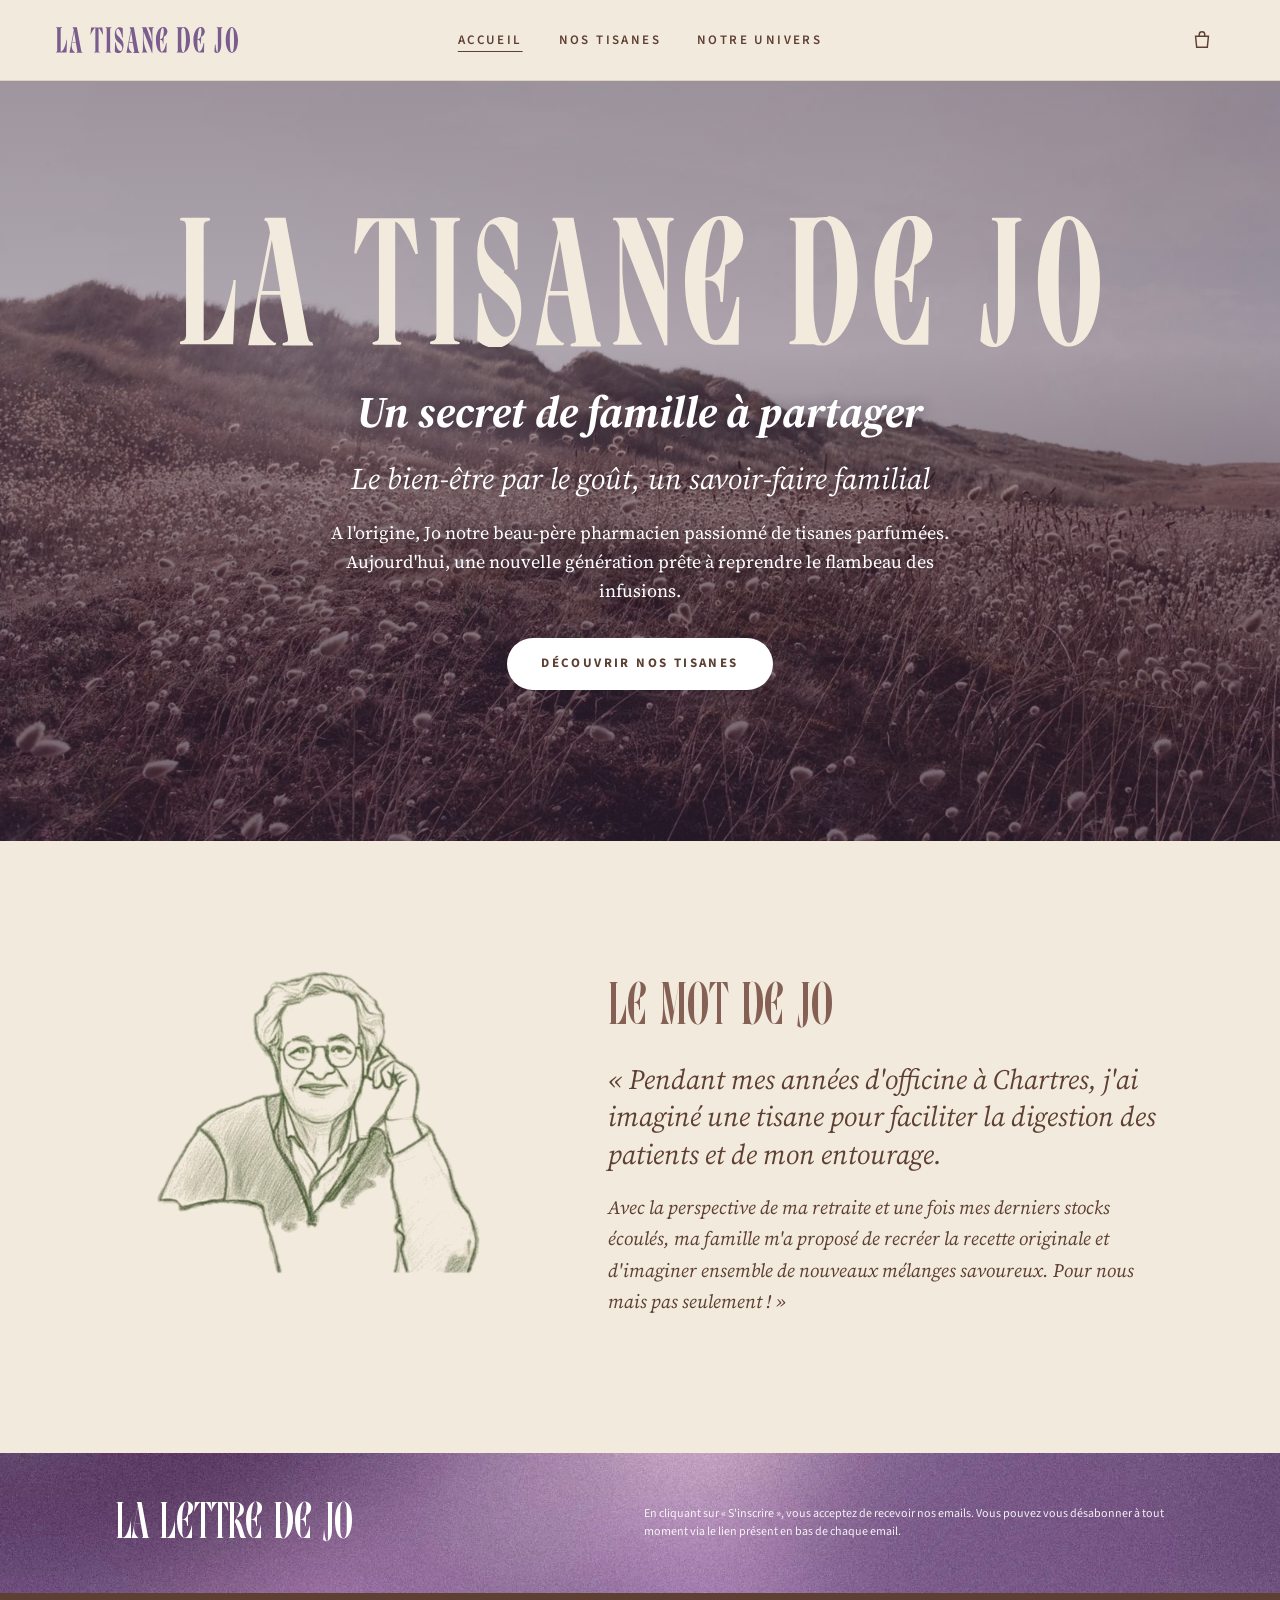
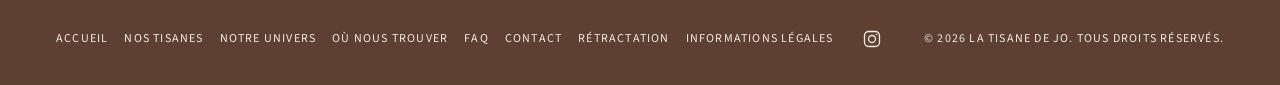
==== commit b38cdef3: "Add files via upload" ====
--- a/index.html
+++ b/index.html
@@ -16,11 +16,14 @@
 <meta property="og:image" content="https://www.latisanedejo.com/images/site/og-image.jpg">
 <meta name="twitter:card" content="summary_large_image">
 <meta name="theme-color" content="#F2EADC">
+<link rel="icon" href="favicon.ico" sizes="48x48">
+<link rel="icon" href="icon-192.png" type="image/png" sizes="192x192">
+<link rel="apple-touch-icon" href="apple-touch-icon.png">
 <link rel="preconnect" href="https://fonts.googleapis.com">
 <link rel="preconnect" href="https://fonts.gstatic.com" crossorigin>
 <link href="https://fonts.googleapis.com/css2?family=Source+Sans+3:wght@400;600;700&amp;family=Source+Serif+4:ital,opsz,wght@0,8..60,400;0,8..60,600;0,8..60,700;1,8..60,400;1,8..60,700&amp;display=swap" rel="stylesheet">
 <link rel="preload" href="fonts/InsigniaSerifRegular.woff2" as="font" type="font/woff2" crossorigin>
-<link rel="stylesheet" href="assets/site.css?v=20261120">
+<link rel="stylesheet" href="assets/site.css?v=20261122c">
 <script type="application/ld+json">{"@context": "https://schema.org", "@type": "Organization", "name": "La Tisane de Jo", "legalName": "Tisanerie de Grignan", "url": "https://www.latisanedejo.com/", "logo": "https://www.latisanedejo.com/images/site/logo-violet.svg", "sameAs": ["https://www.instagram.com/latisanedejo/"], "address": {"@type": "PostalAddress", "streetAddress": "Chemin de la Motte", "postalCode": "26230", "addressLocality": "Grignan", "addressCountry": "FR"}}</script>
 </head>
 <body>
@@ -91,6 +94,6 @@
   </nav>
   <p>© 2026 La Tisane de Jo. Tous droits réservés.</p>
 </footer>
-<script src="assets/site.js?v=20261120" defer></script>
+<script src="assets/site.js?v=20261122c" defer></script>
 </body>
 </html>
--- a/assets/site.css
+++ b/assets/site.css
@@ -73,7 +73,7 @@
 @media (max-width:820px){.site-footer{flex-direction:column;align-items:flex-start;padding:24px 22px}.site-footer nav{gap:0 20px}}
 
 /* Accueil */
-.hero{position:relative;min-height:760px;display:flex;flex-direction:column;align-items:center;justify-content:center;gap:22px;padding:56px var(--gutter) 72px;text-align:center;color:#fff;background:linear-gradient(180deg,rgba(40,26,44,.42) 0%,rgba(40,26,44,.30) 35%,rgba(40,26,44,.30) 70%,rgba(40,26,44,.45) 100%),url('../images/site/hero.webp') center 60%/cover no-repeat;text-shadow:0 1px 14px rgba(30,18,34,.45)}
+.hero{position:relative;min-height:760px;display:flex;flex-direction:column;align-items:center;justify-content:center;gap:22px;padding:56px var(--gutter) 72px;text-align:center;color:#fff;background:linear-gradient(180deg,rgba(40,26,44,.42) 0%,rgba(40,26,44,.32) 35%,rgba(40,26,44,.52) 62%,rgba(40,26,44,.6) 100%),url('../images/site/hero.webp') center 60%/cover no-repeat;text-shadow:0 1px 14px rgba(30,18,34,.45)}
 .hero h1{width:100%;display:flex;justify-content:center;margin-bottom:18px}
 .hero h1 img{width:100%;max-width:920px}
 .hero__tagline{font-weight:700;font-style:italic;font-size:44px;line-height:1.15}
@@ -317,3 +317,26 @@
   body.buybar-on .toast{bottom:calc(84px + env(safe-area-inset-bottom,0px))}
   .product ~ .site-footer,body:has(.buybar) .site-footer{padding-bottom:96px}
 }
+/* Fenêtres intermédiaires (tablette, navigateur réduit) — 22/11/2026 */
+@media (min-width:700px){
+  .mot{display:grid;grid-template-columns:minmax(220px,420px) minmax(0,1fr);gap:40px 72px}
+  .mot img{flex:none;width:100%;height:auto;aspect-ratio:1/1}
+}
+@media (min-width:700px) and (max-width:1099px){
+  .mot{grid-template-columns:minmax(0,2fr) minmax(0,3fr);gap:40px;padding:72px 32px}
+  .mot h2{font-size:48px}.mot blockquote p:first-child{font-size:23px}.mot blockquote p{font-size:17px}
+}
+@media (min-width:700px) and (max-width:1199px){
+  .tile{aspect-ratio:auto;min-height:620px;padding:32px 24px;gap:20px}
+  .tile__visual{min-height:320px}
+  .tile__info{flex-basis:auto;gap:12px}
+  .tile__info h2{font-size:48px}
+  .tile .btn{height:44px;padding:0 13px;font-size:12px;letter-spacing:.5px}
+  .tile__buttons{gap:8px;flex-wrap:wrap}
+}
+/* Choix du format : le prix ne passe jamais à la ligne */
+.formats{grid-template-columns:repeat(auto-fit,minmax(160px,1fr))}
+.formats label{padding:14px 16px}
+.formats label span{white-space:nowrap}
+/* Lettre de Jo : neutralise la marge ajoutée par EmailOctopus sous le champ */
+.lettre .lettre__form [eo-form-fields-container] .emailoctopus-form-row,.lettre .lettre__form .main-form .mb-2{margin:0!important}
